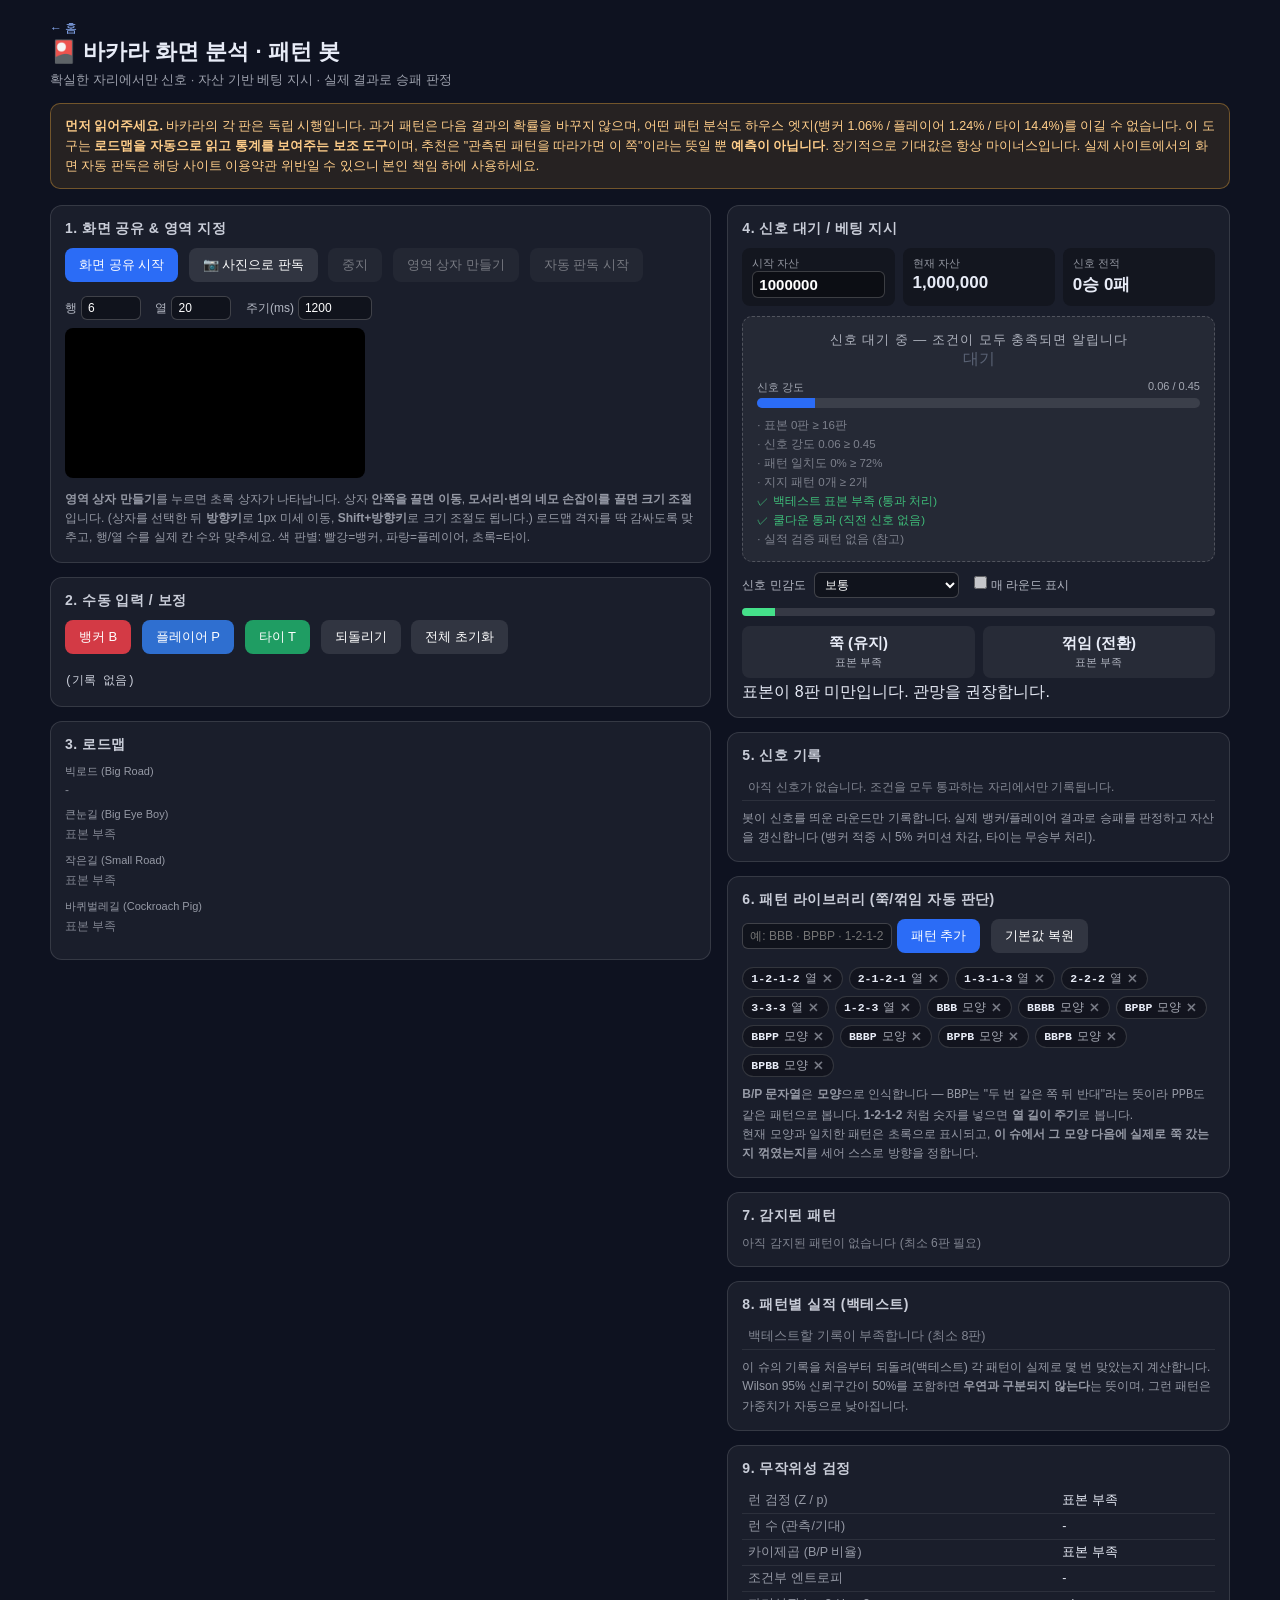
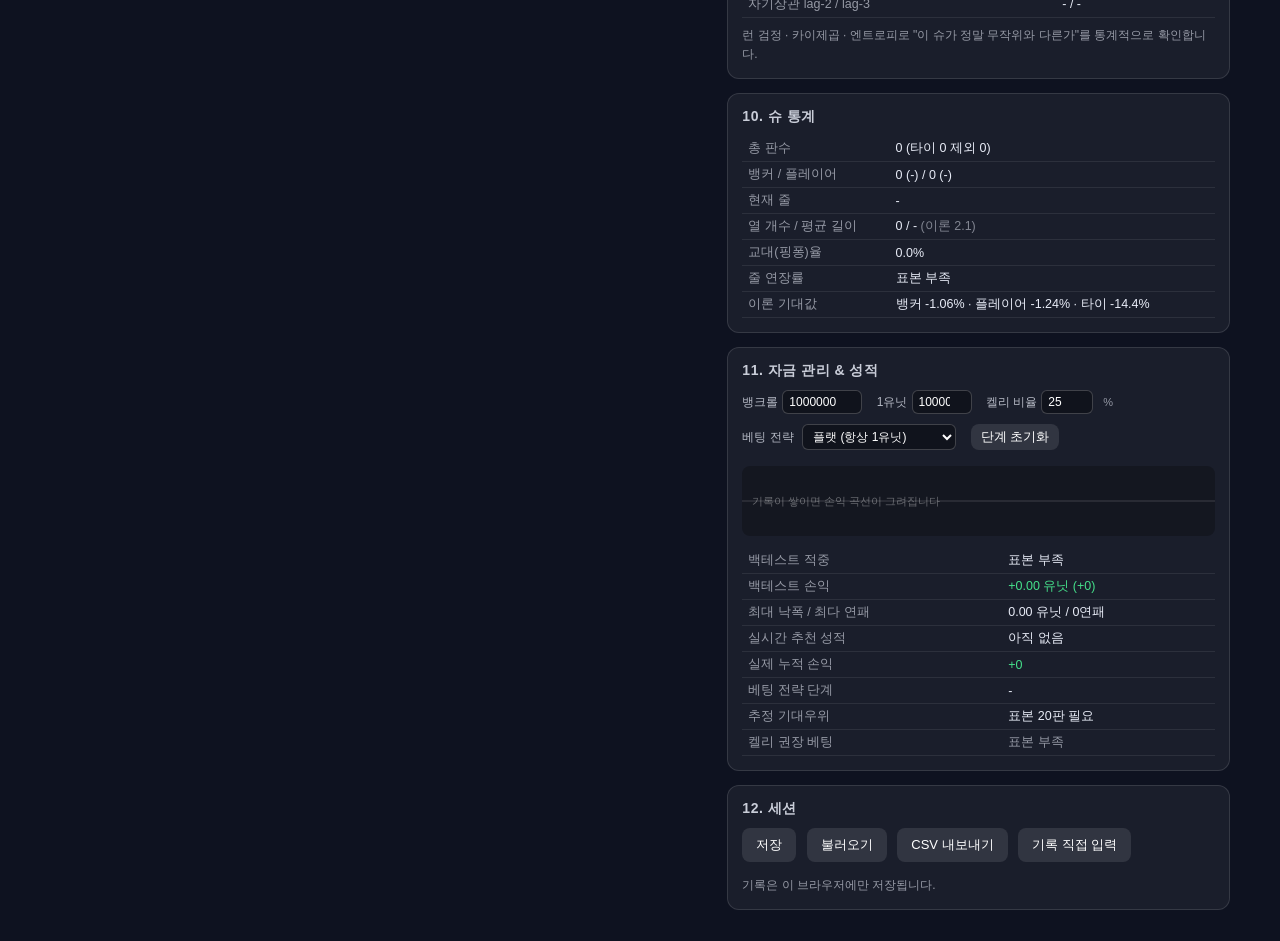
==== baccarat-bot.html @ 2c5ec17f "Switch to signal-gated alerts with capital-based stake sizing The bot no longer recommends a side ev" ====
<!DOCTYPE html>
<html lang="ko">
<head>
<meta charset="UTF-8">
<meta name="viewport" content="width=device-width, initial-scale=1.0, viewport-fit=cover">
<meta name="theme-color" content="#0e1220">
<title>바카라 화면 분석 봇</title>
<style>
  *{margin:0;padding:0;box-sizing:border-box}
  body{background:#0e1220;color:#e8ecf7;font-family:'Segoe UI','Malgun Gothic',sans-serif;padding:18px;
       -webkit-text-size-adjust:100%;overscroll-behavior-y:contain}
  .wrap{max-width:1180px;margin:0 auto}
  h1{font-size:22px;margin-bottom:4px}
  .sub{font-size:13px;opacity:.65;margin-bottom:14px}
  .warn{background:rgba(255,180,60,.1);border:1px solid rgba(255,180,60,.35);color:#ffce8a;
        font-size:12.5px;line-height:1.6;padding:12px 14px;border-radius:10px;margin-bottom:16px}
  .grid{display:grid;grid-template-columns:1.25fr .95fr;gap:16px}
  @media(max-width:900px){.grid{grid-template-columns:1fr}}
  .panel{background:rgba(255,255,255,.05);border:1px solid rgba(255,255,255,.12);border-radius:12px;padding:14px;margin-bottom:14px}
  .panel h2{font-size:14px;letter-spacing:.5px;opacity:.85;margin-bottom:10px;text-transform:uppercase}
  button{background:#2b6cf6;color:#fff;border:0;border-radius:8px;padding:8px 14px;font-size:13px;cursor:pointer;
       margin:0 6px 6px 0;touch-action:manipulation;-webkit-tap-highlight-color:transparent}
  button:active{transform:scale(.96)}
  button:hover{background:#3b7bff}
  button.ghost{background:rgba(255,255,255,.1)}
  button.ghost:hover{background:rgba(255,255,255,.18)}
  button:disabled{opacity:.4;cursor:not-allowed}
  button.b{background:#d33a45}button.p{background:#2f6fd0}button.t{background:#1f9d63}
  label{font-size:12px;opacity:.75;margin-right:4px}
  input[type=number]{width:60px;background:rgba(0,0,0,.35);color:#fff;border:1px solid rgba(255,255,255,.2);
        border-radius:6px;padding:4px 6px;font-size:12px;margin-right:10px}
  #stage{position:relative;display:inline-block;max-width:100%;background:#000;border-radius:8px;overflow:hidden}
  #video,#shot{display:block;max-width:100%;max-height:340px;touch-action:none}
  #shot{display:none}
  #sel{position:absolute;border:2px solid #45e08a;background:rgba(69,224,138,.10);display:none;
        cursor:move;touch-action:none;box-shadow:0 0 0 9999px rgba(0,0,0,.35)}
  #sel .h{position:absolute;width:16px;height:16px;background:#45e08a;border:2px solid #0e1220;
        border-radius:3px;touch-action:none}
  #sel .h.nw{left:-9px;top:-9px;cursor:nwse-resize}
  #sel .h.n {left:calc(50% - 8px);top:-9px;cursor:ns-resize}
  #sel .h.ne{right:-9px;top:-9px;cursor:nesw-resize}
  #sel .h.e {right:-9px;top:calc(50% - 8px);cursor:ew-resize}
  #sel .h.se{right:-9px;bottom:-9px;cursor:nwse-resize}
  #sel .h.s {left:calc(50% - 8px);bottom:-9px;cursor:ns-resize}
  #sel .h.sw{left:-9px;bottom:-9px;cursor:nesw-resize}
  #sel .h.w {left:-9px;top:calc(50% - 8px);cursor:ew-resize}
  #sel .lbl{position:absolute;left:0;top:-19px;font-size:11px;color:#45e08a;white-space:nowrap;
        background:rgba(0,0,0,.6);padding:1px 5px;border-radius:4px}
  #gridOverlay{position:absolute;left:0;top:0;pointer-events:none}
  .hint{font-size:12px;opacity:.6;margin-top:8px;line-height:1.6}
  .rec{text-align:center;padding:14px 10px;border-radius:10px;background:rgba(0,0,0,.3)}
  .rec .pick{font-size:38px;font-weight:700;letter-spacing:2px}
  .rec .why{font-size:12.5px;opacity:.8;margin-top:8px;line-height:1.6}
  .conf{height:8px;background:rgba(255,255,255,.12);border-radius:4px;margin-top:10px;overflow:hidden}
  .conf i{display:block;height:100%;background:#45e08a}
  table{width:100%;border-collapse:collapse;font-size:12.5px}
  td,th{padding:4px 6px;border-bottom:1px solid rgba(255,255,255,.08);text-align:left}
  th{opacity:.6;font-weight:500}
  .sigbox{border-radius:10px;padding:14px;text-align:center;transition:background .2s}
  .sigbox.wait{background:rgba(255,255,255,.05);border:1px dashed rgba(255,255,255,.2)}
  .sigbox.fire{background:rgba(69,224,138,.14);border:2px solid #45e08a;animation:pulse 1.1s ease-in-out 3}
  @keyframes pulse{0%,100%{box-shadow:0 0 0 0 rgba(69,224,138,0)}50%{box-shadow:0 0 0 10px rgba(69,224,138,.18)}}
  .sigbox .stat{font-size:13px;opacity:.7;letter-spacing:1px}
  .sigbox .grade{display:inline-block;font-size:12px;font-weight:700;padding:3px 10px;border-radius:12px;
        background:#45e08a;color:#0e1220;margin-bottom:6px}
  .sigbox .grade.Bg{background:#8fd66f}.sigbox .grade.Cg{background:#e0c45e}
  .gate{margin:10px 0 2px}
  .gate .glbl{display:flex;justify-content:space-between;font-size:11px;opacity:.65;margin-bottom:3px}
  .gate .gbar{height:10px;background:rgba(255,255,255,.1);border-radius:5px;overflow:hidden;position:relative}
  .gate .gbar i{display:block;height:100%;background:#2b6cf6;transition:width .25s}
  .gate .gbar i.ready{background:#45e08a}
  .chk{display:flex;flex-direction:column;gap:4px;margin-top:10px;text-align:left}
  .chk div{font-size:11.5px;opacity:.8}
  .chk .ok{color:#45e08a}.chk .no{opacity:.45}
  .cap{display:flex;gap:8px;margin-bottom:10px;flex-wrap:wrap}
  .cap .box{flex:1;min-width:92px;background:rgba(0,0,0,.28);border-radius:8px;padding:8px 10px}
  .cap .box .k{font-size:11px;opacity:.6}
  .cap .box .vv{font-size:17px;font-weight:700;margin-top:2px}
  .verdict{display:flex;gap:8px;margin:10px 0 4px}
  .vhalf{flex:1;border-radius:8px;padding:8px;text-align:center;background:rgba(255,255,255,.06)}
  .vhalf.on{background:rgba(69,224,138,.18);border:1px solid rgba(69,224,138,.5)}
  .vhalf .vt{font-size:15px;font-weight:700}
  .vhalf .vp{font-size:11px;opacity:.7;margin-top:2px}
  .betline{margin-top:10px;padding:10px;border-radius:8px;background:rgba(43,108,246,.15);
        border:1px solid rgba(43,108,246,.4)}
  .betline .amt{font-size:26px;font-weight:700}
  .betline .bn{font-size:11.5px;opacity:.75;margin-top:4px;line-height:1.5}
  .lib{display:flex;flex-wrap:wrap;gap:6px;margin-top:8px}
  .chip{display:flex;align-items:center;gap:5px;background:rgba(0,0,0,.3);border:1px solid rgba(255,255,255,.14);
        border-radius:14px;padding:3px 8px;font-size:11.5px}
  .chip.hit{border-color:#45e08a;background:rgba(69,224,138,.16)}
  .chip.off{opacity:.4}
  .chip b{font-family:monospace}
  .chip i{cursor:pointer;font-style:normal;opacity:.5}
  .chip i:hover{opacity:1;color:#ff7b85}
  select{background:rgba(0,0,0,.35);color:#fff;border:1px solid rgba(255,255,255,.2);
        border-radius:6px;padding:4px 6px;font-size:12px;margin-right:10px}
  .plist{display:flex;flex-direction:column;gap:6px}
  .pit{display:flex;align-items:center;gap:8px;background:rgba(0,0,0,.25);border-radius:8px;padding:7px 9px}
  .pit .tag{font-size:11px;font-weight:700;padding:2px 7px;border-radius:5px;flex:0 0 auto}
  .pit .tag.B{background:#d33a45}.pit .tag.P{background:#2f6fd0}.pit .tag.N{background:#5a6274}
  .pit .nm{font-size:12.5px;font-weight:600;flex:0 0 auto}
  .pit .ds{font-size:11.5px;opacity:.65;line-height:1.4}
  .pit .wt{margin-left:auto;font-size:11px;opacity:.55;flex:0 0 auto}
  .roads{overflow-x:auto}
  .road{display:flex;gap:2px;margin-bottom:10px}
  .rcol{display:flex;flex-direction:column;gap:2px}
  .cell{width:16px;height:16px;border-radius:50%;font-size:9px;line-height:16px;text-align:center;color:#fff}
  .cell.B{background:#d33a45}.cell.P{background:#2f6fd0}.cell.T{background:#1f9d63}
  .cell.e{background:rgba(255,255,255,.05)}
  .sq{border-radius:3px}
  .roadlbl{font-size:11px;opacity:.6;margin-bottom:4px}
  .seq{font-family:monospace;font-size:12px;line-height:1.9;word-break:break-all;opacity:.85}
  a.back{color:#8fb4ff;font-size:12px;text-decoration:none}

  /* ---- 터치 기기: 손잡이 키우기 ---- */
  @media (pointer:coarse){
    #sel{border-width:3px}
    #sel .h{width:26px;height:26px;border-radius:50%}
    #sel .h.nw{left:-14px;top:-14px} #sel .h.ne{right:-14px;top:-14px}
    #sel .h.sw{left:-14px;bottom:-14px} #sel .h.se{right:-14px;bottom:-14px}
    #sel .h.n{left:calc(50% - 13px);top:-14px} #sel .h.s{left:calc(50% - 13px);bottom:-14px}
    #sel .h.w{left:-14px;top:calc(50% - 13px)} #sel .h.e{right:-14px;top:calc(50% - 13px)}
    button{padding:11px 16px;font-size:14px}
    input[type=number],select,input[type=text]{font-size:16px;padding:8px}   /* iOS 자동 확대 방지 */
  }

  /* ---- 모바일 레이아웃 ---- */
  @media (max-width:700px){
    body{padding:12px 12px calc(84px + env(safe-area-inset-bottom))}
    h1{font-size:19px}
    .panel{padding:12px;border-radius:10px}
    .warn{font-size:12px;padding:10px 12px}
    .cell{width:14px;height:14px;line-height:14px;font-size:8px}
    .rec .pick{font-size:30px}
    .betline .amt{font-size:23px}
    table{font-size:12px} td,th{padding:5px 4px}
    #ptable{font-size:11px}
    .roads{-webkit-overflow-scrolling:touch}
    .pit{flex-wrap:wrap}
    .pit .wt{margin-left:0;width:100%;text-align:right}
  }

  /* ---- 모바일 하단 고정 입력 바 ---- */
  #quick{position:fixed;left:0;right:0;bottom:0;display:none;gap:6px;padding:8px 10px;
        padding-bottom:calc(8px + env(safe-area-inset-bottom));
        background:rgba(14,18,32,.96);border-top:1px solid rgba(255,255,255,.14);
        backdrop-filter:blur(8px);z-index:50}
  #quick button{flex:1;margin:0;padding:14px 0;font-size:15px;font-weight:700;border-radius:10px}
  #quick .mini{flex:0 0 58px;font-size:13px;font-weight:400}
  #quick .nowbet{position:absolute;top:-26px;right:10px;background:rgba(43,108,246,.9);
        font-size:11px;padding:3px 9px;border-radius:9px}
  @media (max-width:700px){ #quick{display:flex} }
</style>
</head>
<body>
<div class="wrap">
  <a class="back" href="index.html">&larr; 홈</a>
  <h1>🎴 바카라 화면 분석 · 패턴 봇</h1>
  <div class="sub">확실한 자리에서만 신호 · 자산 기반 베팅 지시 · 실제 결과로 승패 판정</div>

  <div class="warn">
    <b>먼저 읽어주세요.</b> 바카라의 각 판은 독립 시행입니다. 과거 패턴은 다음 결과의 확률을 바꾸지 않으며,
    어떤 패턴 분석도 하우스 엣지(뱅커 1.06% / 플레이어 1.24% / 타이 14.4%)를 이길 수 없습니다.
    이 도구는 <b>로드맵을 자동으로 읽고 통계를 보여주는 보조 도구</b>이며, 추천은 "관측된 패턴을 따라가면 이 쪽"이라는
    뜻일 뿐 <b>예측이 아닙니다</b>. 장기적으로 기대값은 항상 마이너스입니다. 실제 사이트에서의 화면 자동 판독은
    해당 사이트 이용약관 위반일 수 있으니 본인 책임 하에 사용하세요.
  </div>

  <div class="grid">
    <div>
      <div class="panel">
        <h2>1. 화면 공유 & 영역 지정</h2>
        <button id="btnShare">화면 공유 시작</button>
        <button id="btnPhoto" class="ghost">📷 사진으로 판독</button>
        <input type="file" id="fileIn" accept="image/*" style="display:none">
        <button id="btnStop" class="ghost" disabled>중지</button>
        <button id="btnBox" class="ghost" disabled>영역 상자 만들기</button>
        <button id="btnScan" class="ghost" disabled>자동 판독 시작</button>
        <div style="margin:8px 0">
          <label>행</label><input type="number" id="rows" value="6" min="2" max="12">
          <label>열</label><input type="number" id="cols" value="20" min="4" max="40">
          <label>주기(ms)</label><input type="number" id="period" value="1200" min="300" step="100" style="width:74px">
        </div>
        <div id="stage">
          <video id="video" autoplay muted playsinline></video>
          <img id="shot" alt="">
          <canvas id="gridOverlay"></canvas>
          <div id="sel">
            <div class="lbl" id="selLbl"></div>
            <div class="h nw" data-d="nw"></div><div class="h n" data-d="n"></div>
            <div class="h ne" data-d="ne"></div><div class="h e" data-d="e"></div>
            <div class="h se" data-d="se"></div><div class="h s" data-d="s"></div>
            <div class="h sw" data-d="sw"></div><div class="h w" data-d="w"></div>
          </div>
        </div>
        <div class="hint" id="shareHint" style="color:#ffce8a"></div>
        <div class="hint">
          <b>영역 상자 만들기</b>를 누르면 초록 상자가 나타납니다.
          상자 <b>안쪽을 끌면 이동</b>, <b>모서리·변의 네모 손잡이를 끌면 크기 조절</b>입니다.
          (상자를 선택한 뒤 <b>방향키</b>로 1px 미세 이동, <b>Shift+방향키</b>로 크기 조절도 됩니다.)
          로드맵 격자를 딱 감싸도록 맞추고, 행/열 수를 실제 칸 수와 맞추세요.
          색 판별: 빨강=뱅커, 파랑=플레이어, 초록=타이.
        </div>
      </div>

      <div class="panel">
        <h2>2. 수동 입력 / 보정</h2>
        <button class="b" onclick="manual('B')">뱅커 B</button>
        <button class="p" onclick="manual('P')">플레이어 P</button>
        <button class="t" onclick="manual('T')">타이 T</button>
        <button class="ghost" onclick="undo()">되돌리기</button>
        <button class="ghost" onclick="resetAll()">전체 초기화</button>
        <div class="seq" id="seq" style="margin-top:10px">(기록 없음)</div>
      </div>

      <div class="panel roads">
        <h2>3. 로드맵</h2>
        <div class="roadlbl">빅로드 (Big Road)</div><div class="road" id="bigRoad"></div>
        <div class="roadlbl">큰눈길 (Big Eye Boy)</div><div class="road" id="beb"></div>
        <div class="roadlbl">작은길 (Small Road)</div><div class="road" id="sr"></div>
        <div class="roadlbl">바퀴벌레길 (Cockroach Pig)</div><div class="road" id="cp"></div>
      </div>
    </div>

    <div>
      <div class="panel">
        <h2>4. 신호 대기 / 베팅 지시</h2>

        <div class="cap">
          <div class="box"><div class="k">시작 자산</div>
            <input type="number" id="capital" value="1000000" min="0" step="10000"
                   style="width:100%;margin:0;font-size:15px;font-weight:700">
          </div>
          <div class="box"><div class="k">현재 자산</div><div class="vv" id="capNow">-</div></div>
          <div class="box"><div class="k">신호 전적</div><div class="vv" id="capRec">0승 0패</div></div>
        </div>

        <div class="sigbox wait" id="sigBox">
          <div class="grade" id="sigGrade" style="display:none">A급</div>
          <div class="stat" id="sigStat">기록을 입력하면 신호를 찾기 시작합니다</div>
          <div class="pick" id="pick">-</div>
          <div class="betline" id="betLine" style="display:none">
            <div style="font-size:11px;opacity:.7">이번 라운드 베팅 금액</div>
            <div class="amt" id="betAmt">-</div>
            <div class="bn" id="betNote"></div>
          </div>
          <div class="gate">
            <div class="glbl"><span>신호 강도</span><span id="gateTxt">0.00 / 0.40</span></div>
            <div class="gbar"><i id="gateBar" style="width:0%"></i></div>
          </div>
          <div class="chk" id="sigChk"></div>
        </div>

        <div style="margin-top:10px">
          <label>신호 민감도</label>
          <select id="sens">
            <option value="strict">엄격 (확실한 자리만)</option>
            <option value="normal" selected>보통</option>
            <option value="loose">느슨 (신호 많음)</option>
          </select>
          <label><input type="checkbox" id="always" style="margin-right:4px">매 라운드 표시</label>
        </div>
        <div class="conf" style="margin-top:10px"><i id="confBar" style="width:0%"></i></div>
        <div class="verdict">
          <div class="vhalf" id="vFollow"><div class="vt">쭉 (유지)</div><div class="vp">-</div></div>
          <div class="vhalf" id="vBreak"><div class="vt">꺾임 (전환)</div><div class="vp">-</div></div>
        </div>
        <div class="why" id="why">기록이 쌓이면 분석을 시작합니다.</div>
      </div>

      <div class="panel">
        <h2>5. 신호 기록</h2>
        <table id="sigLog"><tbody></tbody></table>
        <div class="hint">봇이 신호를 띄운 라운드만 기록합니다. 실제 뱅커/플레이어 결과로 승패를 판정하고
          자산을 갱신합니다 (뱅커 적중 시 5% 커미션 차감, 타이는 무승부 처리).</div>
      </div>

      <div class="panel">
        <h2>6. 패턴 라이브러리 (쭉/꺾임 자동 판단)</h2>
        <input id="patIn" placeholder="예: BBB · BPBP · 1-2-1-2" style="width:150px;background:rgba(0,0,0,.35);
          color:#fff;border:1px solid rgba(255,255,255,.2);border-radius:6px;padding:5px 7px;font-size:12px">
        <button onclick="addPattern()">패턴 추가</button>
        <button class="ghost" onclick="resetPatterns()">기본값 복원</button>
        <div class="lib" id="lib"></div>
        <div class="hint">
          <b>B/P 문자열</b>은 <b>모양</b>으로 인식합니다 — <code>BBP</code>는 "두 번 같은 쪽 뒤 반대"라는 뜻이라
          <code>PPB</code>도 같은 패턴으로 봅니다. <b>1-2-1-2</b> 처럼 숫자를 넣으면 <b>열 길이 주기</b>로 봅니다.<br>
          현재 모양과 일치한 패턴은 초록으로 표시되고, <b>이 슈에서 그 모양 다음에 실제로 쭉 갔는지 꺾였는지</b>를
          세어 스스로 방향을 정합니다.
        </div>
      </div>

      <div class="panel">
        <h2>7. 감지된 패턴</h2>
        <div class="plist" id="plist"></div>
      </div>

      <div class="panel">
        <h2>8. 패턴별 실적 (백테스트)</h2>
        <table id="ptable"><tbody></tbody></table>
        <div class="hint">이 슈의 기록을 처음부터 되돌려(백테스트) 각 패턴이 실제로 몇 번 맞았는지 계산합니다.
          Wilson 95% 신뢰구간이 50%를 포함하면 <b>우연과 구분되지 않는다</b>는 뜻이며, 그런 패턴은 가중치가 자동으로 낮아집니다.</div>
      </div>

      <div class="panel">
        <h2>9. 무작위성 검정</h2>
        <table id="rand"><tbody></tbody></table>
        <div class="hint">런 검정 · 카이제곱 · 엔트로피로 "이 슈가 정말 무작위와 다른가"를 통계적으로 확인합니다.</div>
      </div>

      <div class="panel">
        <h2>10. 슈 통계</h2>
        <table id="stats"><tbody></tbody></table>
      </div>

      <div class="panel">
        <h2>11. 자금 관리 & 성적</h2>
        <div style="margin-bottom:10px">
          <label>뱅크롤</label><input type="number" id="bank" value="1000" min="1" style="width:80px" readonly
            title="패널 4의 현재 자산을 따릅니다">
          <label>1유닛</label><input type="number" id="unit" value="10" min="1" style="width:60px" readonly
            title="자산의 1%로 자동 계산됩니다">
          <label>켈리 비율</label><input type="number" id="kelly" value="25" min="0" max="100" style="width:52px"><span style="font-size:11px;opacity:.6">%</span>
        </div>
        <div style="margin-bottom:10px">
          <label>베팅 전략</label>
          <select id="strat">
            <option value="flat">플랫 (항상 1유닛)</option>
            <option value="conf">신뢰도 비례 (1~4유닛)</option>
            <option value="kelly">프랙셔널 켈리</option>
            <option value="1326">1-3-2-6</option>
            <option value="marti">마틴게일 (위험)</option>
          </select>
          <button class="ghost" onclick="resetStake()" style="padding:4px 10px">단계 초기화</button>
        </div>
        <canvas id="curve" height="70" style="width:100%;background:rgba(0,0,0,.25);border-radius:8px"></canvas>
        <table id="perf" style="margin-top:8px"><tbody></tbody></table>
      </div>

      <div class="panel">
        <h2>12. 세션</h2>
        <button class="ghost" onclick="saveSession()">저장</button>
        <button class="ghost" onclick="loadSession()">불러오기</button>
        <button class="ghost" onclick="exportCSV()">CSV 내보내기</button>
        <button class="ghost" onclick="importPrompt()">기록 직접 입력</button>
        <div class="hint" id="sessMsg">기록은 이 브라우저에만 저장됩니다.</div>
      </div>
    </div>
  </div>
</div>

<div id="quick">
  <span class="nowbet" id="qBet"></span>
  <button class="b" onclick="manual('B')">B 뱅커</button>
  <button class="p" onclick="manual('P')">P 플레이어</button>
  <button class="t" onclick="manual('T')">T</button>
  <button class="ghost mini" onclick="undo()">↩</button>
</div>

<script>
/* ---------------- 상태 ---------------- */
const S = {
  history: [],          // 'B' | 'P' | 'T'
  stream: null, timer: null,
  region: null,         // {x,y,w,h} in video pixel coords
  lastRead: null, stableCount: 0,
  pendingRec: null,     // 직전 추천 (성적 추적용)
  custom: [],           // 사용자 패턴 라이브러리
  bet: {step:0, idx:0}, // 진행형 베팅 전략 단계
  src: 'video',         // 'video' = 화면 공유, 'img' = 사진
  sig: {log:[], pending:null, lastIdx:-99},  // 신호 기록 / 대기 중인 신호
  capNow: null,         // 현재 자산 (신호 결과로 갱신)
  perf: {n:0, hit:0, pnl:0}
};

/* ---------------- 화면 공유 ---------------- */
const video = document.getElementById('video');
const overlay = document.getElementById('gridOverlay');
const selBox = document.getElementById('sel');
const shot = document.getElementById('shot');
const work = document.createElement('canvas');
const stage = document.getElementById('stage');

/* 화면 공유 영상과 사진을 같은 방식으로 다룬다 */
const srcEl   = () => S.src === 'img' ? shot : video;
const srcDims = () => S.src === 'img'
  ? {w: shot.naturalWidth, h: shot.naturalHeight}
  : {w: video.videoWidth,  h: video.videoHeight};
const srcReady = () => srcDims().w > 0;

const canShare = !!(navigator.mediaDevices && navigator.mediaDevices.getDisplayMedia);
if (!canShare){
  document.getElementById('btnShare').disabled = true;
  document.getElementById('shareHint').innerHTML =
    '이 기기(대부분의 모바일 브라우저)는 <b>화면 공유를 지원하지 않습니다</b>. ' +
    '<b>📷 사진으로 판독</b>으로 로드맵을 촬영하거나 캡처 이미지를 불러오세요. ' +
    '아래 고정 바의 <b>B / P / T</b> 버튼으로 직접 입력해도 됩니다.';
} else if (matchMedia('(pointer:coarse)').matches){
  document.getElementById('shareHint').innerHTML =
    '터치 기기에서는 화면 공유가 막히는 경우가 많습니다. 안 되면 <b>📷 사진으로 판독</b>으로 ' +
    '로드맵을 촬영하거나, 아래 고정 바의 <b>B / P / T</b> 버튼으로 직접 입력하세요.';
}

document.getElementById('btnShare').onclick = async () => {
  try {
    S.stream = await navigator.mediaDevices.getDisplayMedia({video:{frameRate:5}, audio:false});
    S.src = 'video'; video.style.display = 'block'; shot.style.display = 'none';
    video.srcObject = S.stream;
    S.stream.getVideoTracks()[0].addEventListener('ended', stopShare);
    document.getElementById('btnStop').disabled = false;
    document.getElementById('btnScan').disabled = false;
    document.getElementById('btnBox').disabled = false;
  } catch(e) { alert('화면 공유를 시작하지 못했습니다: ' + e.message); }
};
/* 사진 / 캡처 이미지로 판독 */
document.getElementById('btnPhoto').onclick = () => document.getElementById('fileIn').click();
document.getElementById('fileIn').onchange = e => {
  const f = e.target.files && e.target.files[0];
  if (!f) return;
  const url = URL.createObjectURL(f);
  shot.onload = () => {
    URL.revokeObjectURL(url);
    S.src = 'img';
    shot.style.display = 'block'; video.style.display = 'none';
    ['btnBox','btnScan'].forEach(id => document.getElementById(id).disabled = false);
    document.getElementById('btnScan').textContent = '이 사진 판독';
    // 이미지 전체를 기본 영역으로 잡아두고 바로 한 번 읽는다
    const r = srcEl().getBoundingClientRect();
    box = {x:r.width*0.02, y:r.height*0.02, w:r.width*0.96, h:r.height*0.96};
    applyBox(); scanFrame();
  };
  shot.src = url;
  e.target.value = '';
};

document.getElementById('btnStop').onclick = stopShare;
function stopShare(){
  if (S.timer) { clearInterval(S.timer); S.timer = null; }
  if (S.stream) S.stream.getTracks().forEach(t=>t.stop());
  S.stream = null; video.srcObject = null;
  document.getElementById('btnStop').disabled = true;
  document.getElementById('btnScan').disabled = true;
  document.getElementById('btnBox').disabled = true;
  document.getElementById('btnScan').textContent = '자동 판독 시작';
}

/* ---------------- 영역 상자 (이동 / 크기 조절) ---------------- */
const selLbl = document.getElementById('selLbl');
let box = null;            // {x,y,w,h} — 화면 표시 좌표 (video 좌상단 기준)
let act = null;            // 진행 중인 조작

function videoRect(){ return srcEl().getBoundingClientRect(); }

function applyBox(){
  if (!box) { selBox.style.display='none'; S.region=null; return; }
  const r = videoRect();
  // 영상 밖으로 나가지 않도록 보정
  box.w = Math.max(24, Math.min(box.w, r.width));
  box.h = Math.max(24, Math.min(box.h, r.height));
  box.x = Math.max(0, Math.min(box.x, r.width  - box.w));
  box.y = Math.max(0, Math.min(box.y, r.height - box.h));
  Object.assign(selBox.style, {display:'block', left:box.x+'px', top:box.y+'px',
                               width:box.w+'px', height:box.h+'px'});
  const d = srcDims();
  const sx = d.w / r.width, sy = d.h / r.height;
  S.region = {x:box.x*sx, y:box.y*sy, w:box.w*sx, h:box.h*sy};
  const rows = +document.getElementById('rows').value, cols = +document.getElementById('cols').value;
  selLbl.textContent = `${Math.round(box.w)}×${Math.round(box.h)}px · ${cols}열 ${rows}행`;
  drawOverlay(box.x, box.y, box.w, box.h);
}

document.getElementById('btnBox').onclick = () => {
  const r = videoRect();
  // 기본 크기: 마우스 커서 하나 정도(약 20px)에서 시작 → 손잡이로 키우세요
  const w = 22, h = 22;
  box = {x:(r.width-w)/2, y:(r.height-h)/2, w, h};
  applyBox();
  selBox.focus();
};

// 상자 안쪽 = 이동, 손잡이 = 크기 조절
selBox.addEventListener('pointerdown', e => {
  if (!box) return;
  e.preventDefault(); e.stopPropagation();
  const dir = e.target.dataset ? e.target.dataset.d : null;
  act = {dir: dir || 'move', sx:e.clientX, sy:e.clientY, o:{...box}};
  e.target.setPointerCapture(e.pointerId);
});
selBox.addEventListener('pointermove', e => {
  if (!act) return;
  const dx = e.clientX - act.sx, dy = e.clientY - act.sy, o = act.o, d = act.dir;
  if (d === 'move') { box.x = o.x + dx; box.y = o.y + dy; }
  else {
    if (d.includes('w')) { box.x = o.x + dx; box.w = o.w - dx; }
    if (d.includes('e')) { box.w = o.w + dx; }
    if (d.includes('n')) { box.y = o.y + dy; box.h = o.h - dy; }
    if (d.includes('s')) { box.h = o.h + dy; }
    if (box.w < 24) { box.w = 24; if (d.includes('w')) box.x = o.x + o.w - 24; }
    if (box.h < 24) { box.h = 24; if (d.includes('n')) box.y = o.y + o.h - 24; }
  }
  applyBox();
});
selBox.addEventListener('pointerup', () => { act = null; });
selBox.addEventListener('pointercancel', () => { act = null; });

// 방향키 미세 조정 (Shift = 크기)
selBox.tabIndex = 0;
selBox.addEventListener('keydown', e => {
  if (!box) return;
  const step = e.altKey ? 10 : 1;
  const map = {ArrowLeft:[-1,0], ArrowRight:[1,0], ArrowUp:[0,-1], ArrowDown:[0,1]};
  const m = map[e.key]; if (!m) return;
  e.preventDefault();
  if (e.shiftKey) { box.w += m[0]*step; box.h += m[1]*step; }
  else            { box.x += m[0]*step; box.y += m[1]*step; }
  applyBox();
});

// 미리보기 위 드래그로 한 번에 그리기 (마우스 / 터치 공통)
let drag = null;
stage.addEventListener('pointerdown', e => {
  if (e.target.closest('#sel')) return;          // 상자 조작은 상자가 처리
  if (!srcReady()) return;
  e.preventDefault();
  const r = videoRect();
  drag = {x:e.clientX-r.left, y:e.clientY-r.top};
  stage.setPointerCapture(e.pointerId);
});
stage.addEventListener('pointermove', e => {
  if (!drag) return;
  e.preventDefault();
  const r = videoRect();
  const x2 = e.clientX-r.left, y2 = e.clientY-r.top;
  box = {x:Math.min(drag.x,x2), y:Math.min(drag.y,y2),
         w:Math.max(24,Math.abs(x2-drag.x)), h:Math.max(24,Math.abs(y2-drag.y))};
  applyBox();
});
stage.addEventListener('pointerup',     () => { drag = null; });
stage.addEventListener('pointercancel', () => { drag = null; });

function drawOverlay(x,y,w,h){
  const r = video.getBoundingClientRect();
  overlay.width = r.width; overlay.height = r.height;
  overlay.style.width = r.width+'px'; overlay.style.height = r.height+'px';
  const ctx = overlay.getContext('2d');
  ctx.clearRect(0,0,overlay.width,overlay.height);
  const rows = +document.getElementById('rows').value, cols = +document.getElementById('cols').value;
  ctx.strokeStyle='rgba(69,224,138,.35)'; ctx.lineWidth=1;
  for(let c=0;c<=cols;c++){ ctx.beginPath(); ctx.moveTo(x+w*c/cols,y); ctx.lineTo(x+w*c/cols,y+h); ctx.stroke(); }
  for(let rr=0;rr<=rows;rr++){ ctx.beginPath(); ctx.moveTo(x,y+h*rr/rows); ctx.lineTo(x+w,y+h*rr/rows); ctx.stroke(); }
}

/* ---------------- 자동 판독 ---------------- */
document.getElementById('btnScan').onclick = function(){
  if (S.timer) { clearInterval(S.timer); S.timer=null; this.textContent='자동 판독 시작'; return; }
  if (!S.region) { alert('먼저 [영역 상자 만들기]로 상자를 띄우고 로드맵에 맞춰 주세요.'); return; }
  if (S.src === 'img') { S.lastRead = null; S.stableCount = 0; scanFrame(); scanFrame(); return; }
  this.textContent='자동 판독 중지';
  S.timer = setInterval(scanFrame, Math.max(300, +document.getElementById('period').value));
};

function scanFrame(){
  if (!S.region || !srcReady()) return;
  const rows = +document.getElementById('rows').value, cols = +document.getElementById('cols').value;
  work.width = S.region.w; work.height = S.region.h;
  const ctx = work.getContext('2d', {willReadFrequently:true});
  ctx.drawImage(srcEl(), S.region.x, S.region.y, S.region.w, S.region.h, 0, 0, work.width, work.height);
  const img = ctx.getImageData(0,0,work.width,work.height).data;
  const cw = work.width/cols, ch = work.height/rows;

  const grid = [];  // grid[col][row]
  for (let c=0;c<cols;c++){
    grid[c] = [];
    for (let r=0;r<rows;r++){
      grid[c][r] = classifyCell(img, work.width, work.height,
        Math.round(c*cw), Math.round(r*ch), Math.round(cw), Math.round(ch));
    }
  }
  const seq = gridToSequence(grid, rows, cols);
  const key = seq.join('');
  // 같은 판독이 2회 연속 나올 때만 확정 (프레임 노이즈 방지)
  if (key === S.lastRead) { S.stableCount++; } else { S.lastRead = key; S.stableCount = 1; }
  if (S.stableCount === 2 && seq.length && key !== S.history.join('')) {
    if (seq.length >= S.history.length) { S.history = seq; render(); }
  }
}

// 셀 중앙부를 샘플링해 색 분류
function classifyCell(img, W, H, x, y, w, h){
  const px = Math.round(x + w*0.22), py = Math.round(y + h*0.22);
  const pw = Math.max(1, Math.round(w*0.56)), ph = Math.max(1, Math.round(h*0.56));
  let nB=0,nP=0,nT=0,tot=0;
  for (let j=py;j<py+ph;j+=1){
    if (j<0||j>=H) continue;
    for (let i=px;i<px+pw;i+=1){
      if (i<0||i>=W) continue;
      const o = (j*W+i)*4, r=img[o], g=img[o+1], b=img[o+2];
      const mx=Math.max(r,g,b), mn=Math.min(r,g,b);
      tot++;
      if (mx < 55 || mx-mn < 42) continue;          // 어둡거나 무채색 → 빈 칸/격자선
      if (r===mx && r-g>35 && r-b>35) nB++;
      else if (b===mx && b-r>30 && b-g>15) nP++;
      else if (g===mx && g-r>28 && g-b>18) nT++;
    }
  }
  if (!tot) return null;
  const th = tot*0.10;
  const best = Math.max(nB,nP,nT);
  if (best < th) return null;
  return best===nT ? 'T' : (best===nB ? 'B' : 'P');
}

// 빅로드 격자 → 결과 시퀀스 (열 우선, 위→아래)
function gridToSequence(grid, rows, cols){
  const out = [];
  for (let c=0;c<cols;c++){
    let any=false;
    for (let r=0;r<rows;r++){
      const v = grid[c][r];
      if (v){ out.push(v); any=true; }
      else if (any) break;   // 열 중간 공백 = 열 끝
    }
    if (!any) break;         // 빈 열 = 로드 끝
  }
  return out;
}

/* ---------------- 수동 입력 ---------------- */
function manual(v){ addResult(v); }
function undo(){ S.history.pop(); S.lastRead=null; render(); }
function resetAll(){
  S.history=[]; S.lastRead=null; S.pendingRec=null; S.perf={n:0,hit:0,pnl:0,money:0};
  S.bet={step:0,idx:0}; S.sig={log:[],pending:null,lastIdx:-99}; S.capNow=null; render();
}

function addResult(v){
  /* 봇이 신호를 띄운 라운드만 승패 판정 — 실제 뱅커/플레이어 결과로 */
  const sp = S.sig.pending;
  if (sp){
    const rec = {idx:sp.idx, grade:sp.grade, pick:sp.pick, amt:sp.amt, actual:v, res:null, delta:0};
    if (v === 'T') rec.res = 'tie';                                   // 타이는 베팅 반환
    else if (v === sp.pick){ rec.res = 'win';  rec.delta =  Math.round(sp.amt * (v === 'B' ? 0.95 : 1)); }
    else                   { rec.res = 'lose'; rec.delta = -sp.amt; }
    S.capNow = capital() + rec.delta;
    S.sig.log.push(rec);
    S.sig.pending = null;

    if (v !== 'T'){
      S.perf.n++;
      const unit = Math.max(1, Math.round(sp.cap * 0.01));
      if (rec.res === 'win'){ S.perf.hit++; S.perf.pnl += sp.amt/unit * (v === 'B' ? 0.95 : 1); }
      else S.perf.pnl -= sp.amt/unit;
      S.perf.money = (S.perf.money || 0) + rec.delta;
      if (sp.amt > 0) advanceStake(rec.res === 'win');
    }
  }
  S.history.push(v);
  render();
}

/* ---------------- 로드맵 계산 ---------------- */
function bigRoadColumns(hist){
  // 타이는 별도 열을 만들지 않음 (직전 결과에 부착)
  const cols = []; let cur = null;
  for (const v of hist){
    if (v === 'T'){ if (cur) cur.ties[cur.items.length-1] = (cur.ties[cur.items.length-1]||0)+1; continue; }
    if (!cur || cur.side !== v){ cur = {side:v, items:[], ties:{}}; cols.push(cur); }
    cur.items.push(v);
  }
  return cols;
}

// 파생 로드 (k=1 큰눈길, 2 작은길, 3 바퀴벌레길)
function derivedRoad(cols, k){
  const out = [];
  for (let c=0;c<cols.length;c++){
    for (let r=0;r<cols[c].items.length;r++){
      if (r === 0){
        const a = cols[c-k-1], b = cols[c-k-2];
        if (!a || !b) continue;
        out.push(a.items.length === b.items.length ? 'R' : 'Bl');
      } else {
        const a = cols[c-k];
        if (!a) continue;
        out.push(a.items.length === r-1 ? 'Bl' : 'R');
      }
    }
  }
  return out;
}

/* ---------------- 통계 유틸 ---------------- */
// 표준정규 누적분포 (Abramowitz-Stegun 근사)
function normCdf(z){
  const t = 1/(1+0.2316419*Math.abs(z));
  const d = 0.3989422804014327*Math.exp(-z*z/2);
  const p = d*t*(0.319381530 + t*(-0.356563782 + t*(1.781477937 + t*(-1.821255978 + t*1.330274429))));
  return z > 0 ? 1-p : p;
}
const twoSidedP = z => 2*(1-normCdf(Math.abs(z)));

// Wilson 점수 신뢰구간 (95%)
function wilson(h, n){
  if (!n) return [0,1];
  const z = 1.96, ph = h/n, d = 1 + z*z/n;
  const c = ph + z*z/(2*n), m = z*Math.sqrt(ph*(1-ph)/n + z*z/(4*n*n));
  return [(c-m)/d, (c+m)/d];
}
// 이항검정 p값 (정규근사, p0=0.5)
const binomP = (h,n) => n ? twoSidedP((h - n/2) / Math.sqrt(n/4)) : 1;

// Wald-Wolfowitz 런 검정: Z<0 = 뭉침(줄), Z>0 = 과도한 교대(핑퐁)
function runsTest(seq){
  const n1 = seq.filter(v=>v==='B').length, n2 = seq.length - n1, n = seq.length;
  if (n1 < 2 || n2 < 2) return null;
  let runs = 1;
  for (let i=1;i<n;i++) if (seq[i] !== seq[i-1]) runs++;
  const mu = 2*n1*n2/n + 1;
  const sd = Math.sqrt(2*n1*n2*(2*n1*n2-n) / (n*n*(n-1)));
  if (!sd) return null;
  return {runs, expected:mu, z:(runs-mu)/sd, p:twoSidedP((runs-mu)/sd)};
}
// 카이제곱 적합도 (뱅커 50.68% / 플레이어 49.32%, 타이 제외 기준)
function chiSquare(nB, nP){
  const n = nB+nP; if (n < 10) return null;
  const eB = n*0.5068, eP = n*0.4932;
  const x2 = (nB-eB)**2/eB + (nP-eP)**2/eP;
  return {x2, p: twoSidedP(Math.sqrt(x2))};
}
// 1차 조건부 엔트로피 (1.0 = 완전 무작위)
function entropy(seq){
  if (seq.length < 4) return null;
  const c = {BB:0,BP:0,PB:0,PP:0};
  for (let i=1;i<seq.length;i++) c[seq[i-1]+seq[i]]++;
  let H = 0;
  for (const pre of ['B','P']){
    const tot = c[pre+'B'] + c[pre+'P']; if (!tot) continue;
    for (const nx of ['B','P']){
      const q = c[pre+nx]/tot; if (q > 0) H -= (tot/(seq.length-1)) * q * Math.log2(q);
    }
  }
  return H;
}
// 지연 자기상관 (±1 부호화)
function autocorr(seq, lag){
  if (seq.length < lag + 8) return null;
  const x = seq.map(v => v === 'B' ? 1 : -1);
  const m = x.reduce((a,b)=>a+b,0)/x.length;
  let num = 0, den = 0;
  for (let i=0;i<x.length;i++){ den += (x[i]-m)**2; if (i>=lag) num += (x[i]-m)*(x[i-lag]-m); }
  return den ? num/den : null;
}


/* ---------------- 패턴 라이브러리 (쭉 / 꺾임 자가 판단) ---------------- */
const DEFAULT_PATTERNS = [
  '1-2-1-2', '2-1-2-1', '1-3-1-3', '2-2-2', '3-3-3', '1-2-3',
  'BBB', 'BBBB', 'BPBP', 'BBPP', 'BBBP', 'BPPB', 'BBPB', 'BPBB'
];

// 모양 정규화: 첫 결과를 A로 두고 같으면 A, 다르면 B → BBP 와 PPB 를 같은 패턴으로 취급
const shapeOf = a => a.map(v => v === a[0] ? 'A' : 'B').join('');

function parsePattern(raw){
  const t = String(raw).trim().toUpperCase();
  if (/^[BP]{2,10}$/.test(t))        return {raw:t, type:'seq', arr:t.split('')};
  if (/^\d+(-\d+)+$/.test(t)){
    const arr = t.split('-').map(Number);
    if (arr.length >= 2 && arr.length <= 8 && arr.every(v => v >= 1 && v <= 12))
      return {raw:t, type:'len', arr};
  }
  return null;
}

/* 등록된 패턴이 지금 모양과 맞으면, 이 슈에서 그 모양 다음에
   실제로 "쭉 갔는지 / 꺾였는지"를 세어 스스로 방향을 정한다 */
function libraryDetect(hist, nz, done, cur, side, add){
  for (const pat of (S.custom.length ? S.custom : [])){
    if (pat.off) continue;

    if (pat.type === 'seq'){
      const n = pat.arr.length;
      if (nz.length < n + 2) continue;
      const want = shapeOf(pat.arr);
      if (shapeOf(nz.slice(-n)) !== want) continue;        // 지금 모양이 아님

      let follow = 0, brk = 0;                              // 과거 같은 모양 뒤의 결과
      for (let i = 0; i + n < nz.length; i++){
        if (shapeOf(nz.slice(i, i+n)) !== want) continue;
        (nz[i+n] === nz[i+n-1] ? follow++ : brk++);
      }
      const tot = follow + brk;
      const go = tot >= 3 ? follow > brk : null;            // 표본이 없으면 판단 보류
      const margin = tot ? Math.abs(follow - brk)/tot : 0;
      add('lib:'+pat.raw, `📗 ${pat.raw} ${go===null?'(표본부족)':(go?'→ 쭉':'→ 꺾임')}`,
          go === null ? side : (go ? side : OPP(side)),
          go === null ? 0 : Math.min(0.34, margin*0.4 + tot*0.015),
          tot >= 3
            ? `이 슈에서 같은 모양 ${tot}회 → 쭉 ${follow} / 꺾임 ${brk} (${(Math.max(follow,brk)/tot*100).toFixed(0)}%)`
            : `모양은 일치하지만 이 슈의 과거 표본이 ${tot}회뿐 — 판단 보류`);
    }

    else {                                                  // 열 길이 주기
      const n = pat.arr.length;
      if (done.length < n) continue;
      const tail = done.slice(-n);
      if (!tail.every((v,i) => v === pat.arr[i])) continue;  // 주기가 안 맞음
      const expected = pat.arr[0];                           // 주기가 한 바퀴 돌아 처음 값

      let ok = 0, no = 0;                                    // 과거 같은 주기 뒤 실제 열 길이
      for (let i = 0; i + n < done.length; i++){
        if (!pat.arr.every((v,j) => done[i+j] === v)) continue;
        (done[i+n] === expected ? ok++ : no++);
      }
      const tot = ok + no, rel = tot ? ok/tot : 0.5;
      add('lib:'+pat.raw, `📗 ${pat.raw} (열 주기)`,
          fromExpected(expected, cur, side),
          Math.min(0.30, 0.14 + rel*0.16 + tot*0.02),
          `열 길이 ${tail.join('-')} 주기 일치 · 이번 열 예상 ${expected}칸 (현재 ${cur}칸)` +
          (tot ? ` · 과거 ${tot}회 중 ${ok}회 주기 유지` : ''));
    }
  }
}

/* ---------------- 패턴 감지 ---------------- */
const OPP = s => s === 'B' ? 'P' : 'B';
const fromExpected = (expected, cur, side) => cur >= expected ? OPP(side) : side;

function detectPatterns(hist){
  const nz = hist.filter(v => v !== 'T');
  const cols = bigRoadColumns(hist);
  const out = [];
  if (!cols.length || nz.length < 6) return out;

  const L    = cols.map(c => c.items.length);
  const done = L.slice(0, -1);
  const cur  = L[L.length - 1];
  const side = cols[cols.length - 1].side;
  const nB = nz.filter(v => v === 'B').length, nP = nz.length - nB;
  const add = (key, name, s, w, desc) => out.push({key, name, side:s, w, desc});
  const eq = (a,b) => a.length === b.length && a.every((v,i) => v === b[i]);
  const tail = n => done.slice(-n);
  const pct = v => (v*100).toFixed(0) + '%';

  /* --- 줄(열) 형태 패턴 --- */
  if (cur >= 6)
    add('tail', `드래곤 꼬리 ${cur}연`, side, 0.42,
        `${side==='B'?'뱅커':'플레이어'} ${cur}연속 — 6칸을 넘긴 초장기 줄`);
  else if (cur >= 4)
    add('dragon', `용(Dragon) ${cur}연`, side, Math.min(0.40, 0.10*(cur-2)),
        `${side==='B'?'뱅커':'플레이어'} ${cur}연속. 긴 줄은 끊길 때까지 따라가는 것이 정석`);
  else if (cur === 3)
    add('three', '삼연(3연)', side, 0.14, '3연속 진행 중 — 용으로 이어질지 관찰 구간');

  if (tail(4).length === 4 && tail(4).every(v=>v===1) && cur === 1)
    add('pingpong', '핑퐁(Ping Pong)', OPP(side), 0.32, '1칸 열이 4회 이상 반복 — 교대 흐름');
  else if (tail(5).filter(v=>v===1).length >= 4 && cur === 1)
    add('chop', '촙(Chop) 성향', OPP(side), 0.22, '최근 5열 중 4열이 1칸 — 잦은 교대 구간');

  if (eq(tail(4), [1,2,1,2]) || eq(tail(4), [2,1,2,1])) {
    const cyc = tail(4);
    add(cyc[0]===1?'onetwo':'twoone', cyc[0]===1?'원투(1-2)':'투원(2-1)',
        fromExpected(cyc[0], cur, side), 0.28,
        `열 길이 ${cyc.join('-')} 주기 — 이번 열 예상 ${cyc[0]}칸 (현재 ${cur}칸)`);
  }
  else if (eq(tail(4), [1,3,1,3]) || eq(tail(4), [3,1,3,1]))
    add('onethree', tail(4)[0]===1?'원쓰리(1-3)':'쓰리원(3-1)',
        fromExpected(tail(4)[0], cur, side), 0.26, `열 길이 ${tail(4).join('-')} 주기`);
  else if (tail(3).length === 3 && tail(3).every(v=>v===2))
    add('double', '쌍줄(2-2-2)', fromExpected(2, cur, side), 0.26, '2칸 열이 3회 연속 — 이번 열도 2칸 예상');
  else if (tail(2).length === 2 && tail(2).every(v=>v===3))
    add('triple', '삼삼(3-3)', fromExpected(3, cur, side), 0.22, '3칸 열이 연속 — 이번 열도 3칸 예상');

  const t3 = tail(3);
  if (t3.length === 3 && t3[1] === t3[0]+1 && t3[2] === t3[1]+1)
    add('stepup', '계단(오름)', fromExpected(t3[2]+1, cur, side), 0.20,
        `열 길이 ${t3.join('→')} 증가 — 이번 열 ${t3[2]+1}칸 예상`);
  if (t3.length === 3 && t3[1] === t3[0]-1 && t3[2] === t3[1]-1 && t3[2] >= 1)
    add('stepdn', '계단(내림)', fromExpected(Math.max(1,t3[2]-1), cur, side), 0.20,
        `열 길이 ${t3.join('→')} 감소 — 이번 열 ${Math.max(1,t3[2]-1)}칸 예상`);

  const t6 = tail(6);
  if (t6.length === 6){
    if (t6.every(v=>v%2===0)) add('even', '짝수줄 편향', cur%2===1?side:OPP(side), 0.18, '최근 6열이 모두 짝수 칸');
    else if (t6.every(v=>v%2===1)) add('odd', '홀수줄 편향', cur%2===0?side:OPP(side), 0.18, '최근 6열이 모두 홀수 칸');
  }
  const t4 = tail(4);
  if (t4.length === 4 && t4.every(v=>v===t4[0]) && t4[0] >= 3)
    add('rep', `${t4[0]}줄 반복`, fromExpected(t4[0], cur, side), 0.24, `${t4[0]}칸 열이 4회 연속 — 매우 규칙적인 구간`);

  // 열 길이 대칭 (팰린드롬)
  const t5 = tail(5);
  if (t5.length === 5 && eq(t5, t5.slice().reverse()))
    add('colsym', '열 대칭', fromExpected(t5[0], cur, side), 0.16, `최근 5열 길이 ${t5.join('-')}가 좌우 대칭`);

  /* --- 시퀀스 통계 패턴 --- */
  for (let n = 6; n >= 2; n--){
    if (nz.length < n + 4) continue;
    const key = nz.slice(-n).join('');
    let hB = 0, hP = 0;
    for (let i = 0; i + n < nz.length; i++)
      if (nz.slice(i, i+n).join('') === key) (nz[i+n] === 'B' ? hB++ : hP++);
    const tot = hB + hP;
    if (tot >= 3 && hB !== hP){
      const bias = (hB-hP)/tot;
      add('markov', `반복 패턴 ${n}구간`, bias>0?'B':'P',
          Math.min(0.30, Math.abs(bias)*0.30 + tot*0.02),
          `"${key}" 이후 과거 ${tot}회 → 뱅커 ${hB} / 플레이어 ${hP}`);
      break;
    }
  }

  const contN = done.filter(l => l >  cur).length, endN = done.filter(l => l === cur).length;
  if (contN + endN >= 4){
    const rate = contN/(contN+endN);
    if (Math.abs(rate-0.5) > 0.12)
      add('contrate', '줄 연장 통계', rate>0.5?side:OPP(side), Math.min(0.25, Math.abs(rate-0.5)*0.6),
          `이 슈에서 ${cur}칸 열이 더 길어진 비율 ${pct(rate)} (표본 ${contN+endN})`);
  }

  if (nz.length >= 20){
    const bias = (nB-nP)/nz.length;
    if (Math.abs(bias) > 0.20)
      add('shoebias', '슈 편향', bias>0?'B':'P', Math.min(0.22, Math.abs(bias)*0.5),
          `이 슈 ${nz.length}판에서 ${bias>0?'뱅커':'플레이어'}가 ${Math.abs(nB-nP)}판 우세`);
  }

  // 최근 모멘텀 (직전 10판)
  if (nz.length >= 14){
    const r = nz.slice(-10), rb = r.filter(v=>v==='B').length;
    if (rb >= 7 || rb <= 3)
      add('momentum', '단기 모멘텀', rb>=7?'B':'P', 0.18,
          `최근 10판 뱅커 ${rb} / 플레이어 ${10-rb} — 단기 쏠림`);
  }

  // 국면 전환: 최근 20판 비율이 슈 전체와 크게 다름
  if (nz.length >= 40){
    const r = nz.slice(-20), rb = r.filter(v=>v==='B').length/20, all = nB/nz.length;
    if (Math.abs(rb-all) > 0.22)
      add('regime', '국면 전환', rb>all?'B':'P', 0.16,
          `최근 20판 뱅커율 ${pct(rb)} vs 슈 전체 ${pct(all)} — 흐름이 바뀌는 중`);
  }

  // 자기상관 lag-2 / lag-3
  for (const lag of [2,3]){
    const r = autocorr(nz, lag);
    if (r != null && Math.abs(r) > 0.25 && nz.length >= 16){
      const ref = nz[nz.length-lag];
      add('lag'+lag, `자기상관 lag-${lag}`, r>0 ? ref : OPP(ref), Math.min(0.22, Math.abs(r)*0.5),
          `${lag}판 전과의 상관 ${r.toFixed(2)} — ${lag}판 전은 ${ref==='B'?'뱅커':'플레이어'}`);
    }
  }

  // 런 검정
  const rt = runsTest(nz);
  if (rt && Math.abs(rt.z) > 1.96)
    add('runs', rt.z < 0 ? '런 검정: 뭉침' : '런 검정: 과교대', rt.z < 0 ? side : OPP(side),
        Math.min(0.24, (Math.abs(rt.z)-1.5)*0.12),
        `런 ${rt.runs}회 (기대 ${rt.expected.toFixed(1)}), Z=${rt.z.toFixed(2)}, p=${rt.p.toFixed(3)} — ` +
        (rt.z<0 ? '무작위보다 줄이 길다' : '무작위보다 교대가 잦다'));

  // 열 길이 분포 (이론 평균 약 2.1칸)
  if (done.length >= 8){
    const avg = done.reduce((a,b)=>a+b,0)/done.length;
    if (avg > 2.45)      add('longshoe', '장줄 슈', side, 0.16, `평균 열 길이 ${avg.toFixed(2)}칸 (이론 2.1) — 줄이 긴 슈`);
    else if (avg < 1.75) add('chopshoe', '촙 슈', OPP(side), 0.16, `평균 열 길이 ${avg.toFixed(2)}칸 (이론 2.1) — 잘게 끊기는 슈`);
  }

  // 3연 이후 꺾임률 (슈 전체 통계)
  if (cur === 3){
    const c3 = done.filter(l => l >= 3);
    const brk = c3.filter(l => l === 3).length;
    if (c3.length >= 3)
      add('break3', '3연 꺾임률', brk/c3.length > 0.5 ? OPP(side) : side,
          Math.min(0.20, Math.abs(brk/c3.length - 0.5)*0.5),
          `이 슈에서 3연 도달 ${c3.length}회 중 ${brk}회가 3에서 끊김 (${pct(brk/c3.length)})`);
  }

  if (nz.length >= 8){
    const a = nz.slice(-4), b = nz.slice(-8,-4).slice().reverse();
    if (eq(a,b)) add('mirror', '대칭(미러)', OPP(nz[nz.length-5]), 0.16, '최근 4판이 직전 4판의 거울상');
  }

  const beb = derivedRoad(cols,1), sr = derivedRoad(cols,2), cp = derivedRoad(cols,3);
  const dLast = [beb,sr,cp].map(a => a[a.length-1]).filter(Boolean);
  if (dLast.length === 3){
    const red = dLast.filter(v => v === 'R').length;
    if (red === 3 || red === 0)
      add('road3', '파생로드 3색 일치', red===3?side:OPP(side), 0.26,
          `큰눈길·작은길·바퀴벌레길이 모두 ${red===3?'빨강(흐름 유지)':'파랑(흐름 전환)'}`);
    else
      add('road2', '파생로드 우세', red>=2?side:OPP(side), 0.12, `파생로드 빨강 ${red}/3 — ${red>=2?'유지':'전환'} 우세`);
  }

  libraryDetect(hist, nz, done, cur, side, add);

  const tCnt = hist.slice(-12).filter(v => v === 'T').length;
  if (tCnt >= 2)
    add('tie', '타이 밀집 주의', side, 0.0, `최근 12판에 타이 ${tCnt}회 — 타이는 -14.4%라 베팅 비추천`);

  return out;
}

/* ---------------- 백테스트 (결과 분석 시스템) ---------------- */
let btCache = {key:null, val:null};

function runBacktest(hist){
  const key = hist.join('');
  if (btCache.key === key) return btCache.val;

  const stats = {};                       // 패턴별 실적
  const rec = {n:0, hit:0, pnl:0, curve:[], maxDD:0, loseStreak:0, worstStreak:0};
  let peak = 0;

  for (let i = 6; i < hist.length; i++){
    const actual = hist[i];
    if (actual === 'T') continue;
    const ps = detectPatterns(hist.slice(0, i));
    if (!ps.length) continue;

    let score = 0.06;
    for (const p of ps){
      if (p.w <= 0) continue;
      const st = stats[p.key] = stats[p.key] || {name:p.name.replace(/\s*\d+연|\s*\d+구간|\d+줄/g,'').trim() || p.key, n:0, hit:0, w:p.w};
      st.n++; st.w = p.w;
      if (p.side === actual) st.hit++;
      score += (p.side === 'B' ? p.w : -p.w);
    }
    const pick = Math.abs(score) < 0.10 ? 'B' : (score > 0 ? 'B' : 'P');
    rec.n++;
    if (pick === actual){ rec.hit++; rec.pnl += (pick === 'B' ? 0.95 : 1); rec.loseStreak = 0; }
    else { rec.pnl -= 1; rec.loseStreak++; rec.worstStreak = Math.max(rec.worstStreak, rec.loseStreak); }
    peak = Math.max(peak, rec.pnl);
    rec.maxDD = Math.max(rec.maxDD, peak - rec.pnl);
    rec.curve.push(rec.pnl);
  }
  btCache = {key, val:{stats, rec}};
  return btCache.val;
}

/* 실적 기반 적응형 가중치: 표본이 쌓일수록 실제 적중률로 가중치를 조정 */
function adaptiveMult(st){
  if (!st || st.n < 6) return 1;
  const p = (st.hit + 2) / (st.n + 4);            // Agresti-Coull 축소추정
  return Math.max(0, Math.min(1.8, 1 + 4*(p - 0.5)));
}

/* ---------------- 종합 분석 ---------------- */
function analyze(hist){
  const nz = hist.filter(v => v !== 'T');
  const cols = bigRoadColumns(hist);
  const nB = nz.filter(v => v === 'B').length, nP = nz.length - nB;
  const nT = hist.length - nz.length;
  const streak = cols.length ? cols[cols.length-1].items.length : 0;
  const streakSide = cols.length ? cols[cols.length-1].side : null;

  let alt = 0;
  for (let i=1;i<nz.length;i++) if (nz[i] !== nz[i-1]) alt++;
  const altRate = nz.length > 1 ? alt/(nz.length-1) : 0;

  const bt = runBacktest(hist);
  const patterns = detectPatterns(hist);
  for (const p of patterns){
    const st = bt.stats[p.key];
    p.n = st ? st.n : 0; p.hit = st ? st.hit : 0;
    p.rate = st && st.n ? st.hit/st.n : null;
    p.ci = st && st.n ? wilson(st.hit, st.n) : null;
    p.mult = adaptiveMult(st);
    p.wEff = p.w * p.mult;
  }

  let score = 0.06;
  for (const p of patterns) score += (p.side === 'B' ? p.wEff : -p.wEff);

  const conf = Math.min(1, Math.abs(score)/0.9);
  let pick;
  if (hist.length < 8) pick = 'SKIP';
  else if (Math.abs(score) < 0.10) pick = 'B';
  else pick = score > 0 ? 'B' : 'P';

  /* 쭉(유지) vs 꺾임(전환) 판정 — 현재 진행 중인 쪽 기준 */
  let follow = 0, brk = 0;
  for (const p of patterns){
    if (p.wEff <= 0.02) continue;
    (p.side === streakSide ? follow += p.wEff : brk += p.wEff);
  }
  const vTot = follow + brk;
  const verdict = {
    follow, brk,
    fPct: vTot ? follow/vTot : 0.5,
    dir: vTot === 0 ? null : (follow >= brk ? 'follow' : 'break')
  };

  const beb = derivedRoad(cols,1), sr = derivedRoad(cols,2), cp = derivedRoad(cols,3);
  const lens = cols.slice(0,-1).map(c => c.items.length);
  const contRate = (() => {
    const c = lens.filter(l=>l>streak).length, e = lens.filter(l=>l===streak).length;
    return (c+e) ? c/(c+e) : null;
  })();
  const avgCol = lens.length ? lens.reduce((a,b)=>a+b,0)/lens.length : null;

  return {pick, conf, patterns, bt, verdict, nB, nP, nT, streak, streakSide, altRate, contRate,
          avgCol, cols, beb, sr, cp, score,
          runs: runsTest(nz), chi: chiSquare(nB,nP), H: entropy(nz),
          ac2: autocorr(nz,2), ac3: autocorr(nz,3)};
}

/* ---------------- 렌더 ---------------- */
const pctS = v => v==null ? '-' : (v*100).toFixed(1)+'%';

function render(){
  const hist = S.history;
  document.getElementById('seq').textContent = hist.length
    ? hist.map((v,i)=>((i%10===0&&i)?' | ':'')+v).join('') + `   (총 ${hist.length}판)`
    : '(기록 없음)';

  const a = analyze(hist);
  S.pendingRec = hist.length >= 8 ? a.pick : null;
  S.lastAnalysis = a;

  /* 4. 신호 게이트 */
  const sg = evalSignal(a, hist);
  const always = document.getElementById('always').checked;
  const show = sg.fire || always;
  S.lastSignal = sg;

  const names = {B:'뱅커 (BANKER)', P:'플레이어 (PLAYER)', SKIP:'관망'};
  const pickEl = document.getElementById('pick');
  const sigBox = document.getElementById('sigBox');
  const grEl   = document.getElementById('sigGrade');

  sigBox.className = 'sigbox ' + (sg.fire ? 'fire' : 'wait');
  grEl.style.display = sg.fire ? 'inline-block' : 'none';
  grEl.textContent = sg.grade + '급 신호';
  grEl.className = 'grade ' + (sg.grade === 'B' ? 'Bg' : sg.grade === 'C' ? 'Cg' : '');
  document.getElementById('sigStat').textContent = sg.fire
    ? '확실한 자리 — 지금 베팅하세요'
    : (always ? '신호 없음 (매 라운드 표시 중)' : '신호 대기 중 — 조건이 모두 충족되면 알립니다');

  pickEl.textContent = show ? names[a.pick] : '대기';
  pickEl.style.color = !show ? '#5a6274'
    : a.pick === 'B' ? '#ff7b85' : a.pick === 'P' ? '#79aaff' : '#aab';
  document.getElementById('confBar').style.width = (a.conf*100).toFixed(0)+'%';

  // 게이트 진행도
  const gp = Math.min(100, sg.strength/sg.need*100);
  const gbar = document.getElementById('gateBar');
  gbar.style.width = gp.toFixed(0)+'%';
  gbar.className = sg.fire ? 'ready' : '';
  document.getElementById('gateTxt').textContent = `${sg.strength.toFixed(2)} / ${sg.need}`;
  document.getElementById('sigChk').innerHTML = sg.checks
    .map(c => `<div class="${c.ok ? 'ok' : 'no'}">${c.ok ? '✓' : '·'} ${c.k}</div>`).join('');

  /* 쭉 / 꺾임 판정 */
  const v = a.verdict, vf = document.getElementById('vFollow'), vb = document.getElementById('vBreak');
  const sideName = a.streakSide === 'B' ? '뱅커' : a.streakSide === 'P' ? '플레이어' : '-';
  vf.classList.toggle('on', v.dir === 'follow');
  vb.classList.toggle('on', v.dir === 'break');
  vf.querySelector('.vp').innerHTML = v.dir ? `${(v.fPct*100).toFixed(0)}% · ${sideName} 유지` : '표본 부족';
  vb.querySelector('.vp').innerHTML = v.dir ? `${((1-v.fPct)*100).toFixed(0)}% · ${sideName} 끊김` : '표본 부족';

  /* 베팅 금액 — 신호가 떴을 때만 지시 */
  const bet = computeBet(a);
  document.getElementById('betLine').style.display = show ? 'block' : 'none';
  document.getElementById('betAmt').textContent = bet.amt ? bet.amt.toLocaleString() : '0 (관망)';
  document.getElementById('betAmt').style.color = bet.amt ? '#8fb4ff' : '#aab';
  document.getElementById('betNote').innerHTML =
    bet.note + `<br>자산 ${capital().toLocaleString()} · 1유닛 ${Math.max(1,Math.round(capital()*0.01)).toLocaleString()} (자산의 1%)`;

  // 신호가 난 라운드만 승패 판정 대상으로 등록
  if (sg.fire && a.pick !== 'SKIP'){
    S.sig.pending = {idx:hist.length, pick:a.pick, amt:bet.amt, grade:sg.grade,
                     score:a.score, agree:sg.agree, cap:capital()};
    S.pendingRec = a.pick; S.pendingBet = bet.amt;
    if (S.sig.lastIdx !== hist.length){ S.sig.lastIdx = hist.length; notifySignal(sg, a.pick, bet.amt); }
  } else {
    S.sig.pending = null; S.pendingRec = null; S.pendingBet = 0;
  }

  const qb = document.getElementById('qBet');
  qb.textContent = sg.fire
    ? `${sg.grade}급 · ${a.pick === 'B' ? '뱅커' : '플레이어'} ${bet.amt.toLocaleString()}`
    : '신호 대기';

  renderCapital();

  renderLib(a);

  const sig = a.patterns.filter(p => p.wEff > 0.02);
  const top = sig.slice().sort((x,y)=>y.wEff-x.wEff).slice(0,3).map(p=>p.name).join(', ');
  const bp = binomP(a.bt.rec.hit, a.bt.rec.n);
  document.getElementById('why').innerHTML = hist.length < 8
    ? '표본이 8판 미만입니다. 관망을 권장합니다.'
    : `감지 패턴 ${sig.length}개 · 종합점수 ${a.score.toFixed(2)} · 신뢰도 ${(a.conf*100).toFixed(0)}%`
      + (top ? `<br>주요 근거: ${top}` : '<br>뚜렷한 패턴 없음 — 기본값(뱅커)')
      + (a.bt.rec.n >= 10
          ? `<br>이 슈 백테스트 적중 ${pctS(a.bt.rec.hit/a.bt.rec.n)} (${a.bt.rec.hit}/${a.bt.rec.n}, p=${bp.toFixed(3)})`
            + (bp > 0.05 ? ' <b style="color:#ffce8a">→ 무작위와 구분 안 됨</b>' : '')
          : '')
      + '<br><span style="opacity:.6">※ 신뢰도는 패턴 일관성 지표일 뿐, 적중 확률이 아닙니다.</span>';

  /* 5. 감지된 패턴 */
  const pl = document.getElementById('plist');
  pl.innerHTML = a.patterns.length ? a.patterns.map(p => `
    <div class="pit">
      <span class="tag ${p.wEff>0.02?p.side:'N'}">${p.wEff>0.02?(p.side==='B'?'뱅커':'플레이어'):'참고'}</span>
      <div><div class="nm">${p.name}</div><div class="ds">${p.desc}</div></div>
      <span class="wt">${p.w>0 ? `${p.wEff.toFixed(2)}<br><span style="opacity:.7">×${p.mult.toFixed(2)}</span>` : '-'}</span>
    </div>`).join('') : '<div style="opacity:.5;font-size:12px">아직 감지된 패턴이 없습니다 (최소 6판 필요)</div>';

  /* 6. 패턴별 실적 */
  const rows = Object.entries(a.bt.stats).sort((x,y)=>y[1].n-x[1].n).map(([k,st])=>{
    const [lo,hi] = wilson(st.hit, st.n), rate = st.hit/st.n, pv = binomP(st.hit, st.n);
    const useful = lo > 0.5;
    const color = useful ? '#45e08a' : (hi < 0.5 ? '#ff7b85' : 'inherit');
    return `<tr><td>${st.name}</td><td>${st.hit}/${st.n}</td>
      <td style="color:${color}">${pctS(rate)}</td>
      <td style="opacity:.7">${pctS(lo)}~${pctS(hi)}</td>
      <td style="opacity:.7">${pv.toFixed(3)}</td>
      <td>×${adaptiveMult(st).toFixed(2)}</td></tr>`;
  }).join('');
  document.querySelector('#ptable tbody').innerHTML = rows
    ? `<tr><th>패턴</th><th>적중</th><th>확률</th><th>95% CI</th><th>p</th><th>가중</th></tr>${rows}`
    : '<tr><td style="opacity:.5">백테스트할 기록이 부족합니다 (최소 8판)</td></tr>';

  /* 7. 무작위성 검정 */
  const rt = a.runs, ch = a.chi;
  const verdict = (p, label) => p == null ? '-' :
    `${p.toFixed(3)} ${p < 0.05 ? `<b style="color:#45e08a">${label} 유의</b>` : '<span style="opacity:.6">무작위와 구분 안 됨</span>'}`;
  document.querySelector('#rand tbody').innerHTML = `
    <tr><th>런 검정 (Z / p)</th><td>${rt ? `${rt.z.toFixed(2)} / ${verdict(rt.p, rt.z<0?'뭉침':'과교대')}` : '표본 부족'}</td></tr>
    <tr><th>런 수 (관측/기대)</th><td>${rt ? `${rt.runs} / ${rt.expected.toFixed(1)}` : '-'}</td></tr>
    <tr><th>카이제곱 (B/P 비율)</th><td>${ch ? `${ch.x2.toFixed(2)} / ${verdict(ch.p, '편향')}` : '표본 부족'}</td></tr>
    <tr><th>조건부 엔트로피</th><td>${a.H!=null ? `${a.H.toFixed(3)} bit ${a.H>0.98?'<span style="opacity:.6">(거의 완전 무작위)</span>':''}` : '-'}</td></tr>
    <tr><th>자기상관 lag-2 / lag-3</th><td>${a.ac2!=null?a.ac2.toFixed(3):'-'} / ${a.ac3!=null?a.ac3.toFixed(3):'-'}</td></tr>`;

  /* 8. 슈 통계 */
  const tot = a.nB + a.nP;
  document.querySelector('#stats tbody').innerHTML = `
    <tr><th>총 판수</th><td>${hist.length} (타이 ${a.nT} 제외 ${tot})</td></tr>
    <tr><th>뱅커 / 플레이어</th><td>${a.nB} (${pctS(tot?a.nB/tot:null)}) / ${a.nP} (${pctS(tot?a.nP/tot:null)})</td></tr>
    <tr><th>현재 줄</th><td>${a.streakSide?`${a.streakSide==='B'?'뱅커':'플레이어'} ${a.streak}연속`:'-'}</td></tr>
    <tr><th>열 개수 / 평균 길이</th><td>${a.cols.length} / ${a.avgCol!=null?a.avgCol.toFixed(2)+'칸':'-'} <span style="opacity:.5">(이론 2.1)</span></td></tr>
    <tr><th>교대(핑퐁)율</th><td>${pctS(a.altRate)}</td></tr>
    <tr><th>줄 연장률</th><td>${a.contRate!=null?pctS(a.contRate):'표본 부족'}</td></tr>
    <tr><th>이론 기대값</th><td>뱅커 -1.06% · 플레이어 -1.24% · 타이 -14.4%</td></tr>`;

  /* 9. 자금 관리 */
  renderMoney(a);

  drawRoad('bigRoad', a.cols);
  drawDerived('beb', a.beb); drawDerived('sr', a.sr); drawDerived('cp', a.cp);
}

function renderMoney(a){
  const bank = +document.getElementById('bank').value || 0;
  const unit = +document.getElementById('unit').value || 1;
  const kf   = (+document.getElementById('kelly').value || 0)/100;
  const r = a.bt.rec, p = S.perf;

  // 켈리: 뱅커는 0.95배 지급 → b=0.95, 플레이어 b=1
  let kelly = null, edge = null;
  if (r.n >= 20){
    const ph = (r.hit + 2)/(r.n + 4);
    const b = a.pick === 'B' ? 0.95 : 1;
    edge = ph*b - (1-ph);
    kelly = edge / b;
  }
  const bet = kelly != null && kelly > 0 ? Math.max(unit, Math.round(bank*kelly*kf/unit)*unit) : 0;

  document.querySelector('#perf tbody').innerHTML = `
    <tr><th>백테스트 적중</th><td>${r.n?`${r.hit}/${r.n} (${pctS(r.hit/r.n)}) · p=${binomP(r.hit,r.n).toFixed(3)}</td>`:'표본 부족</td>'}</tr>
    <tr><th>백테스트 손익</th><td style="color:${r.pnl>=0?'#45e08a':'#ff7b85'}">${r.pnl>=0?'+':''}${r.pnl.toFixed(2)} 유닛 (${(r.pnl*unit>=0?'+':'')}${(r.pnl*unit).toFixed(0)})</td></tr>
    <tr><th>최대 낙폭 / 최다 연패</th><td>${r.maxDD.toFixed(2)} 유닛 / ${r.worstStreak}연패</td></tr>
    <tr><th>실시간 추천 성적</th><td>${p.n?`${p.hit}/${p.n} (${pctS(p.hit/p.n)}) · ${p.pnl>=0?'+':''}${p.pnl.toFixed(2)} 유닛`:'아직 없음'}</td></tr>
    <tr><th>실제 누적 손익</th><td style="color:${(p.money||0)>=0?'#45e08a':'#ff7b85'}">${(p.money||0)>=0?'+':''}${(p.money||0).toLocaleString()}</td></tr>
    <tr><th>베팅 전략 단계</th><td>${document.getElementById('strat').value==='1326'?`1-3-2-6 ${S.bet.idx+1}단계`:document.getElementById('strat').value==='marti'?`마틴 ${S.bet.step+1}단계`:'-'}</td></tr>
    <tr><th>추정 기대우위</th><td>${edge!=null?`${(edge*100).toFixed(2)}%`:'표본 20판 필요'}</td></tr>
    <tr><th>켈리 권장 베팅</th><td>${
      kelly == null ? '<span style="opacity:.6">표본 부족</span>' :
      kelly <= 0 ? '<b style="color:#ffce8a">0 — 기대값이 음수이므로 베팅 비권장</b>' :
      `${bet.toLocaleString()} (뱅크롤의 ${(kelly*kf*100).toFixed(1)}%)<br><span style="opacity:.6">※ 표본 편향일 가능성이 큽니다</span>`}</td></tr>`;

  // 손익 곡선
  const cv = document.getElementById('curve');
  const w = cv.clientWidth || 300; cv.width = w;
  const ctx = cv.getContext('2d');
  ctx.clearRect(0,0,w,cv.height);
  const c = r.curve;
  const mid = cv.height/2;
  ctx.strokeStyle='rgba(255,255,255,.18)'; ctx.beginPath(); ctx.moveTo(0,mid); ctx.lineTo(w,mid); ctx.stroke();
  if (c.length > 1){
    const mn = Math.min(0, ...c), mx = Math.max(0, ...c), rng = (mx-mn)||1;
    ctx.strokeStyle = c[c.length-1] >= 0 ? '#45e08a' : '#ff7b85';
    ctx.lineWidth = 2; ctx.beginPath();
    c.forEach((v,i)=>{
      const x = i/(c.length-1)*w, y = cv.height - 4 - (v-mn)/rng*(cv.height-8);
      i ? ctx.lineTo(x,y) : ctx.moveTo(x,y);
    });
    ctx.stroke();
  } else {
    ctx.fillStyle='rgba(255,255,255,.35)'; ctx.font='11px sans-serif';
    ctx.fillText('기록이 쌓이면 손익 곡선이 그려집니다', 10, mid+4);
  }
}

function drawRoad(id, cols){
  const el = document.getElementById(id); el.innerHTML='';
  const view = cols.slice(-26);
  for (const c of view){
    const d = document.createElement('div'); d.className='rcol';
    for (let i=0;i<Math.min(c.items.length,6);i++){
      const s = document.createElement('div');
      s.className = 'cell ' + c.side;
      s.textContent = c.ties[i] ? c.ties[i] : '';
      d.appendChild(s);
    }
    if (c.items.length > 6){
      const s = document.createElement('div'); s.className='cell '+c.side;
      s.textContent = '+'+(c.items.length-6); d.appendChild(s);
    }
    el.appendChild(d);
  }
  if (!view.length) el.innerHTML = '<span style="font-size:12px;opacity:.5">-</span>';
}

function drawDerived(id, arr){
  const el = document.getElementById(id); el.innerHTML='';
  const view = arr.slice(-60);
  if (!view.length){ el.innerHTML='<span style="font-size:12px;opacity:.5">표본 부족</span>'; return; }
  for (let i=0;i<view.length;i+=6){
    const d = document.createElement('div'); d.className='rcol';
    for (const v of view.slice(i,i+6)){
      const s = document.createElement('div');
      s.className = 'cell sq ' + (v==='R'?'B':'P');
      d.appendChild(s);
    }
    el.appendChild(d);
  }
}



/* ---------------- 신호 게이트 ("확실한 자리"만 통과) ---------------- */
const SENS = {
  strict: {score:0.62, agree:0.82, minPat:3, minHand:24, cool:3, btMin:0.50},
  normal: {score:0.45, agree:0.72, minPat:2, minHand:16, cool:2, btMin:0.47},
  loose:  {score:0.32, agree:0.62, minPat:2, minHand:10, cool:1, btMin:0.00}
};

function evalSignal(a, hist){
  const cfg = SENS[document.getElementById('sens').value] || SENS.normal;
  const idx = hist.length;

  // 추천 방향에 찬성 / 반대하는 가중치
  let pro = 0, con = 0;
  for (const p of a.patterns){
    if (p.wEff <= 0.02) continue;
    (p.side === a.pick ? pro += p.wEff : con += p.wEff);
  }
  const agree  = (pro + con) ? pro/(pro+con) : 0;
  const nPat   = a.patterns.filter(p => p.wEff > 0.02).length;
  const btRate = a.bt.rec.n >= 10 ? a.bt.rec.hit/a.bt.rec.n : null;
  // 이 슈에서 실적이 검증된 패턴(신뢰구간 하단이 50% 초과)이 추천 방향을 지지하는가
  const proven = a.patterns.some(p => p.wEff > 0.02 && p.side === a.pick && p.ci && p.ci[0] > 0.5);
  const cooled = idx - S.sig.lastIdx >= cfg.cool;

  const checks = [
    {k:`표본 ${idx}판 ≥ ${cfg.minHand}판`,            ok: idx >= cfg.minHand},
    {k:`신호 강도 ${Math.abs(a.score).toFixed(2)} ≥ ${cfg.score}`, ok: Math.abs(a.score) >= cfg.score},
    {k:`패턴 일치도 ${(agree*100).toFixed(0)}% ≥ ${(cfg.agree*100).toFixed(0)}%`, ok: agree >= cfg.agree},
    {k:`지지 패턴 ${nPat}개 ≥ ${cfg.minPat}개`,       ok: nPat >= cfg.minPat},
    {k: btRate == null ? '백테스트 표본 부족 (통과 처리)'
       : `이 슈 백테스트 ${(btRate*100).toFixed(0)}% ≥ ${(cfg.btMin*100).toFixed(0)}%`,
       ok: btRate == null ? true : btRate >= cfg.btMin},
    {k: cooled ? `쿨다운 통과 (직전 신호 ${S.sig.lastIdx < 0 ? '없음' : (idx - S.sig.lastIdx) + '판 전'})`
               : `쿨다운 대기 (${cfg.cool - (idx - S.sig.lastIdx)}판 더)`, ok: cooled},
    {k: proven ? '실적 검증된 패턴이 지지 (가산)' : '실적 검증 패턴 없음 (참고)', ok: proven, soft:true}
  ];

  const fire = a.pick !== 'SKIP' && checks.every(c => c.soft || c.ok);
  // 등급: 강도와 일치도로 결정
  let grade = 'C';
  if (Math.abs(a.score) >= 0.62 && agree >= 0.82) grade = 'A';
  else if (Math.abs(a.score) >= 0.45 && agree >= 0.72) grade = 'B';
  if (proven && grade !== 'A') grade = grade === 'B' ? 'A' : 'B';

  return {fire, grade, checks, agree, nPat, need:cfg.score, strength:Math.abs(a.score)};
}

/* 신호가 떴을 때 알림 (진동 · 소리 · 알림창) */
function notifySignal(sg, pick, amt){
  try { if (navigator.vibrate) navigator.vibrate([120, 60, 120]); } catch(e){}
  try {
    const C = window.AudioContext || window.webkitAudioContext;
    if (C){
      const ac = new C(), o = ac.createOscillator(), g = ac.createGain();
      o.connect(g); g.connect(ac.destination);
      o.frequency.value = sg.grade === 'A' ? 880 : 660; o.type = 'sine';
      g.gain.setValueAtTime(0.14, ac.currentTime);
      g.gain.exponentialRampToValueAtTime(0.001, ac.currentTime + 0.45);
      o.start(); o.stop(ac.currentTime + 0.45);
    }
  } catch(e){}
  try {
    if (window.Notification && Notification.permission === 'granted')
      new Notification(`${sg.grade}급 신호 — ${pick === 'B' ? '뱅커' : '플레이어'}`,
                       {body:`${amt.toLocaleString()} 베팅`, tag:'bacc-sig'});
  } catch(e){}
}


/* ---------------- 자산 / 신호 기록 ---------------- */
function renderCapital(){
  const start = capStart(), now = capital();
  const w = S.sig.log.filter(l => l.res === 'win').length;
  const l = S.sig.log.filter(l => l.res === 'lose').length;
  const t = S.sig.log.filter(l => l.res === 'tie').length;
  const diff = now - start;

  document.getElementById('capNow').textContent = now.toLocaleString();
  document.getElementById('capNow').style.color = diff > 0 ? '#45e08a' : diff < 0 ? '#ff7b85' : '#e8ecf7';
  document.getElementById('capRec').textContent =
    `${w}승 ${l}패` + (t ? ` ${t}무` : '') + (w+l ? ` (${(w/(w+l)*100).toFixed(0)}%)` : '');

  // 패널 11이 참조하는 값 동기화
  document.getElementById('bank').value = now;
  document.getElementById('unit').value = Math.max(1, Math.round(now*0.01));

  const rows = S.sig.log.slice().reverse().slice(0, 30).map(x => `
    <tr>
      <td>${x.idx}판</td>
      <td><b>${x.grade}</b></td>
      <td style="color:${x.pick === 'B' ? '#ff7b85' : '#79aaff'}">${x.pick === 'B' ? '뱅커' : '플레이어'}</td>
      <td>${x.amt.toLocaleString()}</td>
      <td>${x.actual ? (x.actual === 'B' ? '뱅커' : x.actual === 'P' ? '플레이어' : '타이') : '대기'}</td>
      <td style="color:${x.res === 'win' ? '#45e08a' : x.res === 'lose' ? '#ff7b85' : '#aab'}">
        ${x.res === 'win' ? '적중' : x.res === 'lose' ? '실패' : x.res === 'tie' ? '무승부' : '-'}</td>
      <td style="color:${x.delta > 0 ? '#45e08a' : x.delta < 0 ? '#ff7b85' : '#aab'}">
        ${x.delta > 0 ? '+' : ''}${(x.delta || 0).toLocaleString()}</td>
    </tr>`).join('');
  document.querySelector('#sigLog tbody').innerHTML = rows
    ? `<tr><th>시점</th><th>등급</th><th>지시</th><th>베팅</th><th>결과</th><th>판정</th><th>증감</th></tr>${rows}`
    : '<tr><td style="opacity:.5;font-size:12px">아직 신호가 없습니다. 조건을 모두 통과하는 자리에서만 기록됩니다.</td></tr>';
}

/* ---------------- 자산 ---------------- */
function capStart(){ return +document.getElementById('capital').value || 0; }
function capital(){ return S.capNow == null ? capStart() : S.capNow; }

/* ---------------- 베팅 금액 추천 ---------------- */
const SEQ1326 = [1,3,2,6];

function computeBet(a){
  const bank = capital();
  const unit = Math.max(1, Math.round(bank * 0.01));   // 1유닛 = 자산의 1%
  const kf   = (+document.getElementById('kelly').value || 0)/100;
  const strat= document.getElementById('strat').value;
  const r    = a.bt.rec;

  if (a.pick === 'SKIP')
    return {amt:0, note:'표본 8판 미만 — 관망하세요.'};

  // 추정 기대우위 (백테스트 적중률 축소추정 기반)
  let edge = null;
  if (r.n >= 20){
    const ph = (r.hit + 2)/(r.n + 4), b = a.pick === 'B' ? 0.95 : 1;
    edge = ph*b - (1-ph);
  }

  let amt, note;
  switch (strat){
    case 'flat':
      amt = unit; note = '플랫 베팅 — 매판 1유닛 고정. 파산 위험이 가장 낮습니다.'; break;

    case 'conf': {
      const mult = 1 + Math.round(a.conf * 3);
      amt = unit * mult;
      note = `신뢰도 ${(a.conf*100).toFixed(0)}% → ${mult}유닛. 패턴이 뚜렷할 때만 키웁니다.`;
      break;
    }
    case 'kelly': {
      if (edge == null){ amt = unit; note = '켈리 계산에 필요한 표본(20판)이 부족해 1유닛으로 대체합니다.'; break; }
      const b = a.pick === 'B' ? 0.95 : 1, k = edge/b;
      if (k <= 0){
        amt = 0;
        note = `추정 기대우위 ${(edge*100).toFixed(2)}% — 음수입니다. 켈리 기준 베팅액은 0, 즉 <b>베팅하지 않는 것</b>이 정답입니다.`;
      } else {
        amt = Math.max(unit, Math.round(bank*k*kf/unit)*unit);
        note = `기대우위 ${(edge*100).toFixed(2)}% · 켈리 ${(k*100).toFixed(1)}%의 ${(kf*100).toFixed(0)}% → 뱅크롤의 ${(k*kf*100).toFixed(1)}%`;
      }
      break;
    }
    case '1326': {
      const m = SEQ1326[S.bet.idx % 4];
      amt = unit * m;
      note = `1-3-2-6 ${S.bet.idx+1}단계 (${m}유닛). 이기면 다음 단계, 지면 1단계로 돌아갑니다.`;
      break;
    }
    case 'marti': {
      const step = Math.min(S.bet.step, 8);
      amt = unit * Math.pow(2, step);
      note = `마틴게일 ${step+1}단계 (${Math.pow(2,step)}유닛). ` +
             `<b style="color:#ffce8a">경고: 연패가 이어지면 베팅액이 지수적으로 커지고, ` +
             `테이블 상한과 뱅크롤에 먼저 막혀 큰 손실로 끝나는 전략입니다.</b>`;
      break;
    }
  }

  const capped = bank > 0 && amt > bank;
  if (capped){ amt = Math.floor(bank/unit)*unit; note += ' <b style="color:#ff7b85">(뱅크롤 한도로 축소)</b>'; }
  if (edge != null && edge <= 0 && amt > 0)
    note += `<br><b style="color:#ffce8a">참고: 이 슈의 추정 기대우위는 ${(edge*100).toFixed(2)}%로 음수입니다.</b>`;
  return {amt, note, edge};
}

function resetStake(){ S.bet = {step:0, idx:0}; render(); }

// 결과가 나올 때마다 진행형 전략 단계 갱신
function advanceStake(won){
  if (won){ S.bet.step = 0; S.bet.idx = (S.bet.idx + 1) % 4; }
  else    { S.bet.step++;   S.bet.idx = 0; }
}

/* ---------------- 패턴 라이브러리 UI ---------------- */
function addPattern(){
  const el = document.getElementById('patIn');
  const pat = parsePattern(el.value);
  if (!pat) return alert('B/P 문자열(예: BBPB) 또는 열 길이 주기(예: 1-2-1-2)를 입력하세요.');
  if (S.custom.some(x => x.raw === pat.raw)) return alert('이미 등록된 패턴입니다.');
  S.custom.push(pat); el.value = ''; render();
}
function removePattern(raw){ S.custom = S.custom.filter(p => p.raw !== raw); render(); }
function togglePattern(raw){
  const p = S.custom.find(x => x.raw === raw); if (p) p.off = !p.off; render();
}
function resetPatterns(){
  S.custom = DEFAULT_PATTERNS.map(parsePattern).filter(Boolean); render();
}

function renderLib(a){
  const hitKeys = new Set(a.patterns.map(p => p.key));
  document.getElementById('lib').innerHTML = S.custom.map(p => {
    const m = a.patterns.find(x => x.key === 'lib:'+p.raw);
    const cls = p.off ? 'off' : (hitKeys.has('lib:'+p.raw) ? 'hit' : '');
    const tail = m ? (m.w > 0 ? ` · ${m.side === 'B' ? '뱅커' : '플레이어'}` : ' · 보류') : '';
    return `<span class="chip ${cls}" title="${m ? m.desc.replace(/"/g,'') : '아직 모양이 일치하지 않음'}">
      <b onclick="togglePattern('${p.raw}')" style="cursor:pointer">${p.raw}</b>
      <span style="opacity:.7">${p.type === 'len' ? '열' : '모양'}${tail}</span>
      <i onclick="removePattern('${p.raw}')">✕</i></span>`;
  }).join('') || '<span style="font-size:12px;opacity:.5">등록된 패턴이 없습니다.</span>';
}

/* ---------------- 세션 저장 / 내보내기 ---------------- */
const msg = t => document.getElementById('sessMsg').textContent = t;

function saveSession(){
  try {
    localStorage.setItem('baccarat-bot', JSON.stringify({h:S.history, perf:S.perf, custom:S.custom, sig:S.sig, cap:S.capNow, t:Date.now()}));
    msg(`저장 완료 (${S.history.length}판)`);
  } catch(e){ msg('저장 실패: ' + e.message); }
}
function loadSession(){
  try {
    const d = JSON.parse(localStorage.getItem('baccarat-bot') || 'null');
    if (!d) return msg('저장된 기록이 없습니다.');
    S.history = d.h || []; S.perf = d.perf || {n:0,hit:0,pnl:0};
    if (d.custom && d.custom.length) S.custom = d.custom;
    if (d.sig) S.sig = d.sig;
    S.capNow = (d.cap != null ? d.cap : null);
    render(); msg(`불러오기 완료 (${S.history.length}판, ${new Date(d.t).toLocaleString()})`);
  } catch(e){ msg('불러오기 실패: ' + e.message); }
}
function exportCSV(){
  const a = S.lastAnalysis || analyze(S.history);
  const lines = ['idx,result'];
  S.history.forEach((v,i)=>lines.push(`${i+1},${v}`));
  lines.push('', 'pattern,hit,n,rate');
  for (const [k,st] of Object.entries(a.bt.stats))
    lines.push(`${st.name},${st.hit},${st.n},${(st.hit/st.n).toFixed(4)}`);
  const url = URL.createObjectURL(new Blob([lines.join('\n')], {type:'text/csv'}));
  const el = document.createElement('a');
  el.href = url; el.download = `baccarat-${Date.now()}.csv`; el.click();
  URL.revokeObjectURL(url); msg('CSV를 내려받았습니다.');
}
function importPrompt(){
  const t = prompt('결과를 B/P/T 문자열로 붙여넣으세요 (예: BBPTPBB)');
  if (t == null) return;
  const h = t.toUpperCase().replace(/[^BPT]/g,'').split('');
  if (!h.length) return msg('인식된 결과가 없습니다.');
  S.history = h; render(); msg(`${h.length}판을 불러왔습니다.`);
}

['strat','sens','always'].forEach(id => document.getElementById(id).addEventListener('change', render));
document.getElementById('capital').addEventListener('input', () => { if (!S.sig.log.length) S.capNow = null; render(); });
if (window.Notification && Notification.permission === 'default')
  document.getElementById('sigBox').addEventListener('click', () => Notification.requestPermission(), {once:true});
document.getElementById('kelly').addEventListener('input', () => render());

['rows','cols'].forEach(id=>document.getElementById(id).addEventListener('input', applyBox));
window.addEventListener('resize', applyBox);

S.custom = DEFAULT_PATTERNS.map(parsePattern).filter(Boolean);
render();
</script>
</body>
</html>
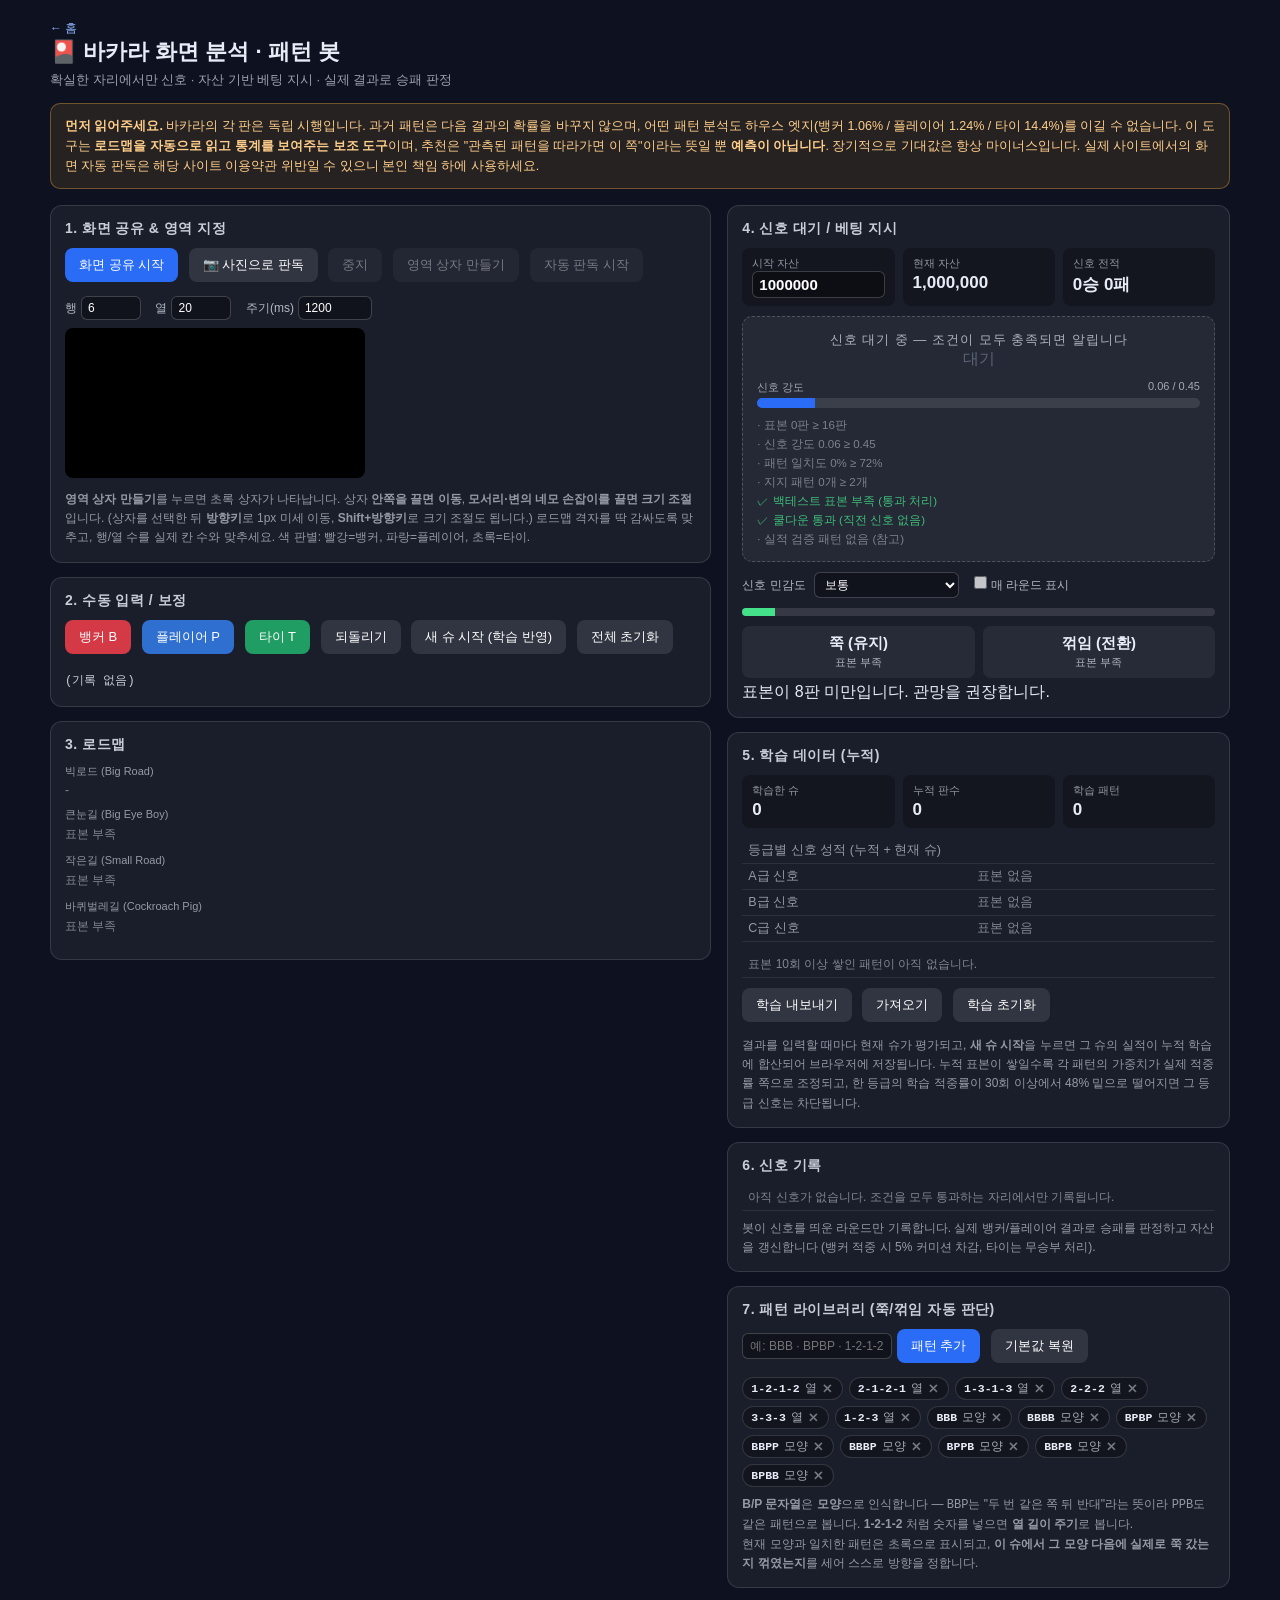
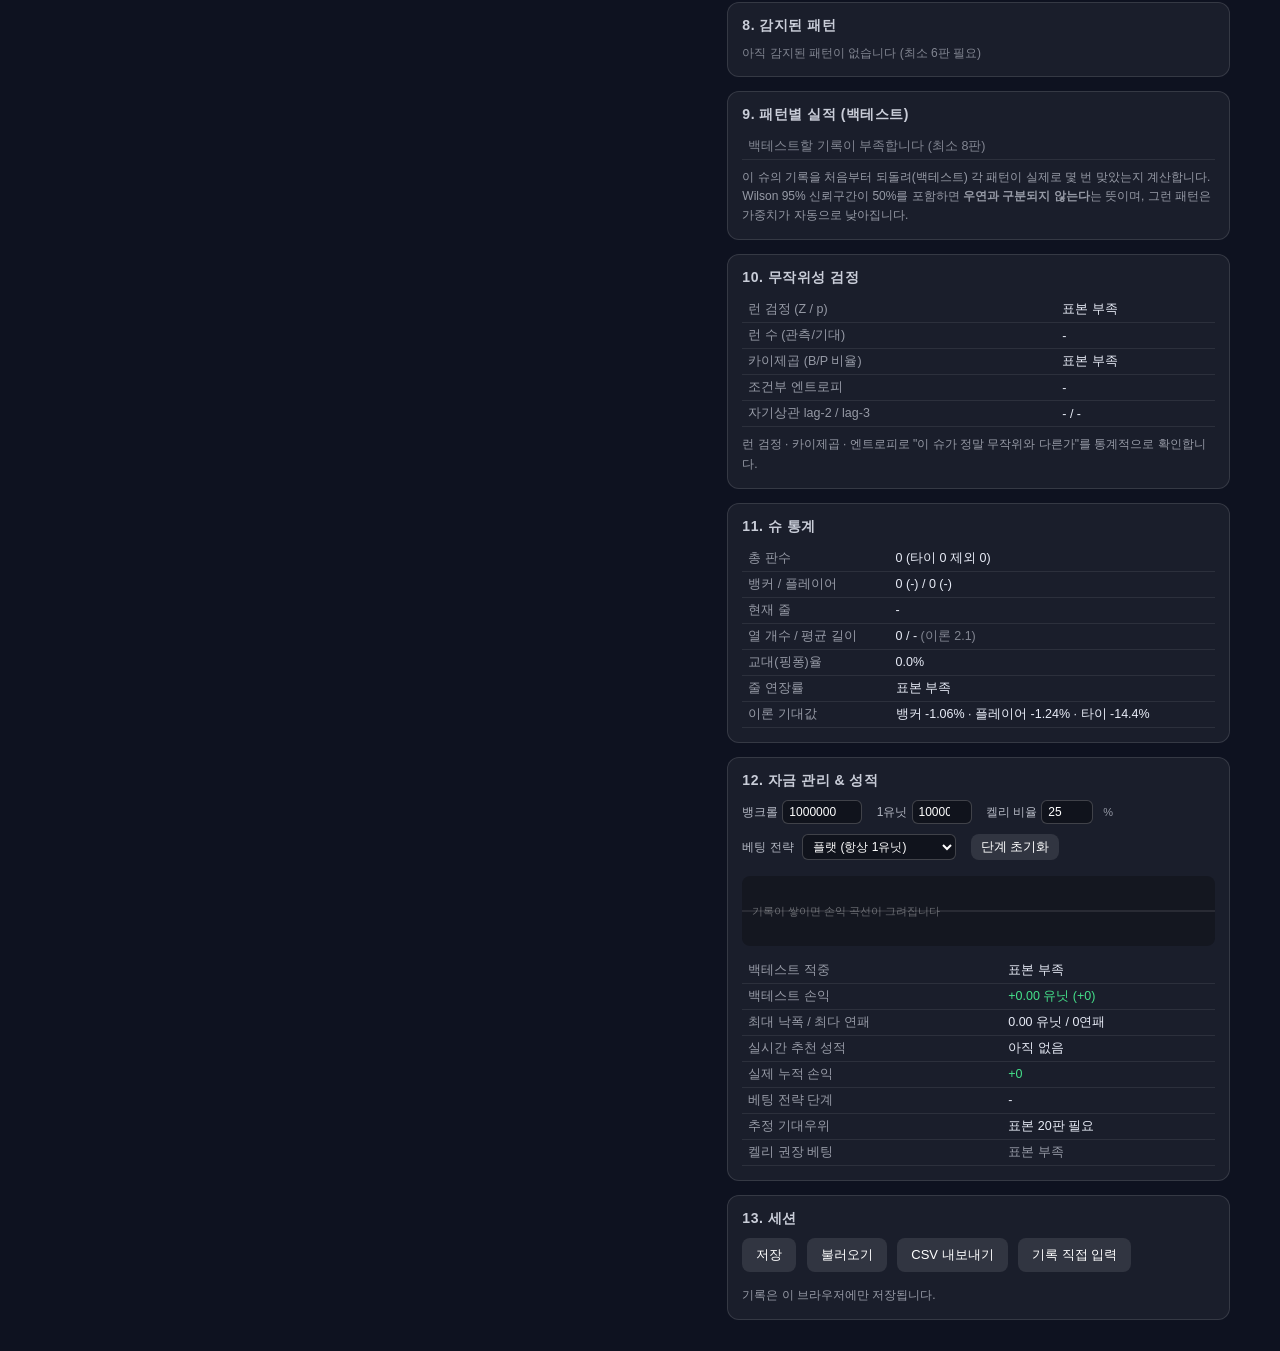
==== commit a9f2e98c: "Add cross-shoe learning from recorded results Results now accumulate beyond the current shoe. A lear" ====
--- a/baccarat-bot.html
+++ b/baccarat-bot.html
@@ -210,6 +210,7 @@
         <button class="p" onclick="manual('P')">플레이어 P</button>
         <button class="t" onclick="manual('T')">타이 T</button>
         <button class="ghost" onclick="undo()">되돌리기</button>
+        <button class="ghost" onclick="commitShoe()">새 슈 시작 (학습 반영)</button>
         <button class="ghost" onclick="resetAll()">전체 초기화</button>
         <div class="seq" id="seq" style="margin-top:10px">(기록 없음)</div>
       </div>
@@ -270,14 +271,33 @@
       </div>
 
       <div class="panel">
-        <h2>5. 신호 기록</h2>
+        <h2>5. 학습 데이터 (누적)</h2>
+        <div class="cap">
+          <div class="box"><div class="k">학습한 슈</div><div class="vv" id="lnShoe">0</div></div>
+          <div class="box"><div class="k">누적 판수</div><div class="vv" id="lnHand">0</div></div>
+          <div class="box"><div class="k">학습 패턴</div><div class="vv" id="lnPat">0</div></div>
+        </div>
+        <table id="lnGrade"><tbody></tbody></table>
+        <table id="lnTable" style="margin-top:10px"><tbody></tbody></table>
+        <div style="margin-top:10px">
+          <button class="ghost" onclick="exportLearn()">학습 내보내기</button>
+          <button class="ghost" onclick="importLearn()">가져오기</button>
+          <button class="ghost" onclick="resetLearn()">학습 초기화</button>
+        </div>
+        <div class="hint">결과를 입력할 때마다 현재 슈가 평가되고, <b>새 슈 시작</b>을 누르면 그 슈의 실적이
+          누적 학습에 합산되어 브라우저에 저장됩니다. 누적 표본이 쌓일수록 각 패턴의 가중치가 실제 적중률
+          쪽으로 조정되고, 한 등급의 학습 적중률이 30회 이상에서 48% 밑으로 떨어지면 그 등급 신호는 차단됩니다.</div>
+      </div>
+
+      <div class="panel">
+        <h2>6. 신호 기록</h2>
         <table id="sigLog"><tbody></tbody></table>
         <div class="hint">봇이 신호를 띄운 라운드만 기록합니다. 실제 뱅커/플레이어 결과로 승패를 판정하고
           자산을 갱신합니다 (뱅커 적중 시 5% 커미션 차감, 타이는 무승부 처리).</div>
       </div>
 
       <div class="panel">
-        <h2>6. 패턴 라이브러리 (쭉/꺾임 자동 판단)</h2>
+        <h2>7. 패턴 라이브러리 (쭉/꺾임 자동 판단)</h2>
         <input id="patIn" placeholder="예: BBB · BPBP · 1-2-1-2" style="width:150px;background:rgba(0,0,0,.35);
           color:#fff;border:1px solid rgba(255,255,255,.2);border-radius:6px;padding:5px 7px;font-size:12px">
         <button onclick="addPattern()">패턴 추가</button>
@@ -292,30 +312,30 @@
       </div>
 
       <div class="panel">
-        <h2>7. 감지된 패턴</h2>
+        <h2>8. 감지된 패턴</h2>
         <div class="plist" id="plist"></div>
       </div>
 
       <div class="panel">
-        <h2>8. 패턴별 실적 (백테스트)</h2>
+        <h2>9. 패턴별 실적 (백테스트)</h2>
         <table id="ptable"><tbody></tbody></table>
         <div class="hint">이 슈의 기록을 처음부터 되돌려(백테스트) 각 패턴이 실제로 몇 번 맞았는지 계산합니다.
           Wilson 95% 신뢰구간이 50%를 포함하면 <b>우연과 구분되지 않는다</b>는 뜻이며, 그런 패턴은 가중치가 자동으로 낮아집니다.</div>
       </div>
 
       <div class="panel">
-        <h2>9. 무작위성 검정</h2>
+        <h2>10. 무작위성 검정</h2>
         <table id="rand"><tbody></tbody></table>
         <div class="hint">런 검정 · 카이제곱 · 엔트로피로 "이 슈가 정말 무작위와 다른가"를 통계적으로 확인합니다.</div>
       </div>
 
       <div class="panel">
-        <h2>10. 슈 통계</h2>
+        <h2>11. 슈 통계</h2>
         <table id="stats"><tbody></tbody></table>
       </div>
 
       <div class="panel">
-        <h2>11. 자금 관리 & 성적</h2>
+        <h2>12. 자금 관리 & 성적</h2>
         <div style="margin-bottom:10px">
           <label>뱅크롤</label><input type="number" id="bank" value="1000" min="1" style="width:80px" readonly
             title="패널 4의 현재 자산을 따릅니다">
@@ -339,7 +359,7 @@
       </div>
 
       <div class="panel">
-        <h2>12. 세션</h2>
+        <h2>13. 세션</h2>
         <button class="ghost" onclick="saveSession()">저장</button>
         <button class="ghost" onclick="loadSession()">불러오기</button>
         <button class="ghost" onclick="exportCSV()">CSV 내보내기</button>
@@ -371,6 +391,7 @@
   src: 'video',         // 'video' = 화면 공유, 'img' = 사진
   sig: {log:[], pending:null, lastIdx:-99},  // 신호 기록 / 대기 중인 신호
   capNow: null,         // 현재 자산 (신호 결과로 갱신)
+  learn: {shoes:0, hands:0, patterns:{}, grades:{}, updated:null},  // 슈를 넘어 누적되는 학습 데이터
   perf: {n:0, hit:0, pnl:0}
 };
 
@@ -630,8 +651,12 @@
 function manual(v){ addResult(v); }
 function undo(){ S.history.pop(); S.lastRead=null; render(); }
 function resetAll(){
+  if (S.history.length >= 8 && confirm('현재 슈의 실적을 학습에 반영하고 초기화할까요?\n(취소하면 학습 없이 버립니다)')){
+    commitShoe(true);
+  }
   S.history=[]; S.lastRead=null; S.pendingRec=null; S.perf={n:0,hit:0,pnl:0,money:0};
-  S.bet={step:0,idx:0}; S.sig={log:[],pending:null,lastIdx:-99}; S.capNow=null; render();
+  S.bet={step:0,idx:0}; S.sig={log:[],pending:null,lastIdx:-99}; S.capNow=null;
+  btCache={key:null,val:null}; render();
 }
 
 function addResult(v){
@@ -1002,6 +1027,104 @@
   return out;
 }
 
+
+/* ---------------- 학습 데이터 (슈를 넘어 누적) ----------------
+   현재 슈의 실적은 백테스트가 매번 다시 계산하므로, 학습 저장소에는
+   "끝난 슈"만 합산한다. 그래야 같은 판이 두 번 세어지지 않는다. */
+const LEARN_KEY = 'baccarat-learn-v1';
+
+function loadLearn(){
+  try {
+    const d = JSON.parse(localStorage.getItem(LEARN_KEY) || 'null');
+    if (d && d.patterns) S.learn = d;
+  } catch(e){}
+}
+function saveLearn(){
+  try { S.learn.updated = Date.now(); localStorage.setItem(LEARN_KEY, JSON.stringify(S.learn)); }
+  catch(e){}
+}
+
+/* 현재 슈의 실적을 학습 저장소에 합산하고 슈를 비운다 */
+function commitShoe(silent){
+  const hist = S.history;
+  if (hist.length < 8){ if (!silent) alert('합산할 기록이 부족합니다 (8판 이상).'); return false; }
+  const bt = runBacktest(hist);
+
+  for (const [k, st] of Object.entries(bt.stats)){
+    const L = S.learn.patterns[k] = S.learn.patterns[k] || {name:st.name, n:0, hit:0};
+    L.n += st.n; L.hit += st.hit; L.name = st.name;
+  }
+  for (const g of S.sig.log){
+    if (g.res !== 'win' && g.res !== 'lose') continue;
+    const G = S.learn.grades[g.grade] = S.learn.grades[g.grade] || {n:0, hit:0};
+    G.n++; if (g.res === 'win') G.hit++;
+  }
+  S.learn.shoes++; S.learn.hands += hist.length;
+  saveLearn();
+
+  S.history = []; S.lastRead = null; S.stableCount = 0;
+  S.sig = {log:[], pending:null, lastIdx:-99};
+  S.bet = {step:0, idx:0};
+  btCache = {key:null, val:null};
+  render();
+  if (!silent) msg(`슈를 학습에 반영했습니다 (누적 ${S.learn.shoes}슈 / ${S.learn.hands}판). 자산과 학습은 유지됩니다.`);
+  return true;
+}
+
+/* 학습(과거 슈) + 현재 슈 백테스트를 합쳐 패턴의 실제 실력을 추정 */
+function pooledStat(key, shoeStat){
+  const L = S.learn.patterns[key];
+  const n   = (L ? L.n   : 0) + (shoeStat ? shoeStat.n   : 0);
+  const hit = (L ? L.hit : 0) + (shoeStat ? shoeStat.hit : 0);
+  return {n, hit, learnN: L ? L.n : 0, shoeN: shoeStat ? shoeStat.n : 0};
+}
+
+function gradeStat(grade){
+  const G = S.learn.grades[grade] || {n:0, hit:0};
+  const cur = S.sig.log.filter(x => x.grade === grade && (x.res === 'win' || x.res === 'lose'));
+  return {n: G.n + cur.length, hit: G.hit + cur.filter(x => x.res === 'win').length};
+}
+
+function resetLearn(){
+  if (!confirm('누적 학습 데이터를 모두 지웁니다. 되돌릴 수 없습니다. 진행할까요?')) return;
+  S.learn = {shoes:0, hands:0, patterns:{}, grades:{}, updated:null};
+  saveLearn(); render(); msg('학습 데이터를 초기화했습니다.');
+}
+function exportLearn(){
+  const url = URL.createObjectURL(new Blob([JSON.stringify(S.learn, null, 2)], {type:'application/json'}));
+  const el = document.createElement('a');
+  el.href = url; el.download = `baccarat-learn-${Date.now()}.json`; el.click();
+  URL.revokeObjectURL(url); msg('학습 데이터를 내려받았습니다.');
+}
+function importLearn(){
+  const inp = document.createElement('input');
+  inp.type = 'file'; inp.accept = 'application/json';
+  inp.onchange = e => {
+    const f = e.target.files[0]; if (!f) return;
+    const fr = new FileReader();
+    fr.onload = () => {
+      try {
+        const d = JSON.parse(fr.result);
+        if (!d || !d.patterns) throw new Error('형식이 올바르지 않습니다');
+        if (confirm('기존 학습에 합칠까요? (취소하면 덮어씁니다)')){
+          for (const [k, v] of Object.entries(d.patterns)){
+            const L = S.learn.patterns[k] = S.learn.patterns[k] || {name:v.name, n:0, hit:0};
+            L.n += v.n; L.hit += v.hit;
+          }
+          for (const [k, v] of Object.entries(d.grades || {})){
+            const G = S.learn.grades[k] = S.learn.grades[k] || {n:0, hit:0};
+            G.n += v.n; G.hit += v.hit;
+          }
+          S.learn.shoes += d.shoes || 0; S.learn.hands += d.hands || 0;
+        } else S.learn = d;
+        saveLearn(); render(); msg(`학습 데이터를 불러왔습니다 (${S.learn.shoes}슈).`);
+      } catch(err){ msg('불러오기 실패: ' + err.message); }
+    };
+    fr.readAsText(f);
+  };
+  inp.click();
+}
+
 /* ---------------- 백테스트 (결과 분석 시스템) ---------------- */
 let btCache = {key:null, val:null};
 
@@ -1043,7 +1166,9 @@
 function adaptiveMult(st){
   if (!st || st.n < 6) return 1;
   const p = (st.hit + 2) / (st.n + 4);            // Agresti-Coull 축소추정
-  return Math.max(0, Math.min(1.8, 1 + 4*(p - 0.5)));
+  // 표본이 많을수록 조정 폭을 키운다 (적을 때 과잉 반응 방지)
+  const trust = Math.min(1, st.n / 60);
+  return Math.max(0, Math.min(1.8, 1 + 4*(p - 0.5)*trust));
 }
 
 /* ---------------- 종합 분석 ---------------- */
@@ -1062,10 +1187,10 @@
   const bt = runBacktest(hist);
   const patterns = detectPatterns(hist);
   for (const p of patterns){
-    const st = bt.stats[p.key];
-    p.n = st ? st.n : 0; p.hit = st ? st.hit : 0;
-    p.rate = st && st.n ? st.hit/st.n : null;
-    p.ci = st && st.n ? wilson(st.hit, st.n) : null;
+    const st = pooledStat(p.key, bt.stats[p.key]);   // 과거 슈 학습 + 현재 슈
+    p.n = st.n; p.hit = st.hit; p.learnN = st.learnN; p.shoeN = st.shoeN;
+    p.rate = st.n ? st.hit/st.n : null;
+    p.ci = st.n ? wilson(st.hit, st.n) : null;
     p.mult = adaptiveMult(st);
     p.wEff = p.w * p.mult;
   }
@@ -1184,6 +1309,7 @@
     : '신호 대기';
 
   renderCapital();
+  renderLearn(a);
 
   renderLib(a);
 
@@ -1379,14 +1505,29 @@
     {k: proven ? '실적 검증된 패턴이 지지 (가산)' : '실적 검증 패턴 없음 (참고)', ok: proven, soft:true}
   ];
 
+  // 학습된 등급 성적이 충분히 쌓였는데 50% 미만이면 그 등급의 신호를 막는다
+  const gs = gradeStat(grade0(a, agree));
+  if (gs.n >= 30){
+    const gr = gs.hit/gs.n;
+    checks.push({k:`학습된 ${grade0(a, agree)}급 적중률 ${(gr*100).toFixed(0)}% (${gs.hit}/${gs.n}) ≥ 48%`,
+                 ok: gr >= 0.48});
+  } else if (gs.n > 0){
+    checks.push({k:`학습된 ${grade0(a, agree)}급 표본 ${gs.n}회 (30회부터 게이트 적용)`, ok:true, soft:true});
+  }
+
+  const grade = grade0(a, agree, proven);
   const fire = a.pick !== 'SKIP' && checks.every(c => c.soft || c.ok);
-  // 등급: 강도와 일치도로 결정
-  let grade = 'C';
-  if (Math.abs(a.score) >= 0.62 && agree >= 0.82) grade = 'A';
-  else if (Math.abs(a.score) >= 0.45 && agree >= 0.72) grade = 'B';
-  if (proven && grade !== 'A') grade = grade === 'B' ? 'A' : 'B';
-
-  return {fire, grade, checks, agree, nPat, need:cfg.score, strength:Math.abs(a.score)};
+  return {fire, grade, checks, agree, nPat, need:cfg.score, strength:Math.abs(a.score),
+          gradeStat: gradeStat(grade)};
+}
+
+/* 등급: 강도와 일치도, 그리고 실적 검증 패턴 지지 여부로 결정 */
+function grade0(a, agree, proven){
+  let g = 'C';
+  if (Math.abs(a.score) >= 0.62 && agree >= 0.82) g = 'A';
+  else if (Math.abs(a.score) >= 0.45 && agree >= 0.72) g = 'B';
+  if (proven && g !== 'A') g = g === 'B' ? 'A' : 'B';
+  return g;
 }
 
 /* 신호가 떴을 때 알림 (진동 · 소리 · 알림창) */
@@ -1410,6 +1551,46 @@
   } catch(e){}
 }
 
+
+
+function renderLearn(a){
+  const L = S.learn;
+  document.getElementById('lnShoe').textContent = L.shoes;
+  document.getElementById('lnHand').textContent = L.hands.toLocaleString();
+  document.getElementById('lnPat').textContent = Object.keys(L.patterns).length;
+
+  // 등급별 신호 성적 (학습 + 현재 슈)
+  const gr = ['A','B','C'].map(g => {
+    const st = gradeStat(g);
+    if (!st.n) return `<tr><th>${g}급 신호</th><td style="opacity:.5">표본 없음</td></tr>`;
+    const [lo,hi] = wilson(st.hit, st.n), rate = st.hit/st.n;
+    const col = lo > 0.5 ? '#45e08a' : hi < 0.5 ? '#ff7b85' : 'inherit';
+    return `<tr><th>${g}급 신호</th><td><span style="color:${col}">${(rate*100).toFixed(1)}%</span>
+      (${st.hit}/${st.n}) · 95% CI ${(lo*100).toFixed(0)}~${(hi*100).toFixed(0)}%
+      ${st.n >= 30 && rate < 0.48 ? '<b style="color:#ff7b85">· 차단됨</b>' : ''}</td></tr>`;
+  }).join('');
+  document.querySelector('#lnGrade tbody').innerHTML =
+    `<tr><th colspan="2" style="opacity:.6">등급별 신호 성적 (누적 + 현재 슈)</th></tr>${gr}`;
+
+  // 누적 표본이 많은 패턴 순
+  const keys = new Set([...Object.keys(L.patterns), ...Object.keys(a.bt.stats)]);
+  const rows = [...keys].map(k => {
+    const st = pooledStat(k, a.bt.stats[k]);
+    const name = (L.patterns[k] && L.patterns[k].name) || (a.bt.stats[k] && a.bt.stats[k].name) || k;
+    return {k, name, ...st};
+  }).filter(r => r.n >= 10).sort((x,y) => y.n - x.n).slice(0, 14).map(r => {
+    const [lo,hi] = wilson(r.hit, r.n), rate = r.hit/r.n;
+    const col = lo > 0.5 ? '#45e08a' : hi < 0.5 ? '#ff7b85' : 'inherit';
+    return `<tr><td>${r.name}</td>
+      <td>${r.n.toLocaleString()}<span style="opacity:.5;font-size:10px"> (슈 ${r.shoeN})</span></td>
+      <td style="color:${col}">${(rate*100).toFixed(1)}%</td>
+      <td style="opacity:.7">${(lo*100).toFixed(0)}~${(hi*100).toFixed(0)}%</td>
+      <td>×${adaptiveMult(r).toFixed(2)}</td></tr>`;
+  }).join('');
+  document.querySelector('#lnTable tbody').innerHTML = rows
+    ? `<tr><th>패턴</th><th>누적 표본</th><th>적중률</th><th>95% CI</th><th>가중</th></tr>${rows}`
+    : '<tr><td style="opacity:.5;font-size:12px">표본 10회 이상 쌓인 패턴이 아직 없습니다.</td></tr>';
+}
 
 /* ---------------- 자산 / 신호 기록 ---------------- */
 function renderCapital(){
@@ -1602,6 +1783,7 @@
 window.addEventListener('resize', applyBox);
 
 S.custom = DEFAULT_PATTERNS.map(parsePattern).filter(Boolean);
+loadLearn();
 render();
 </script>
 </body>
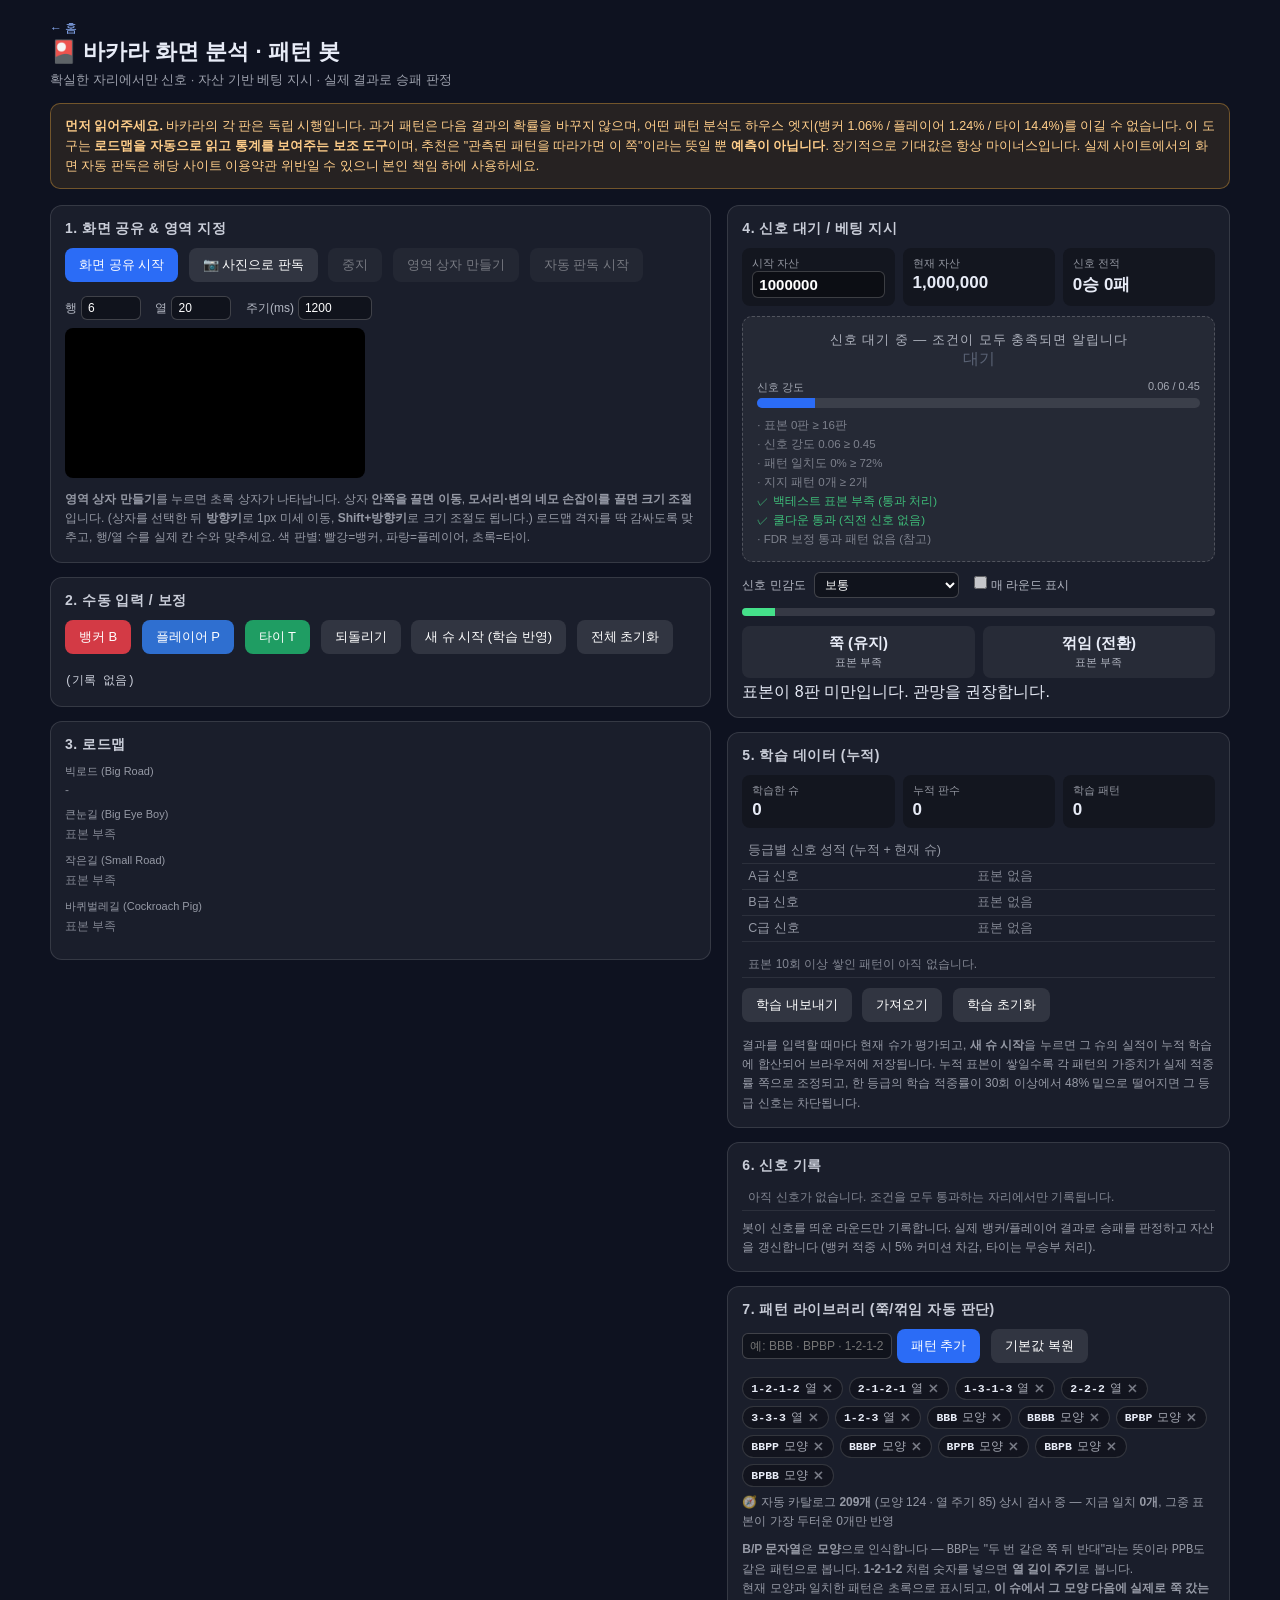
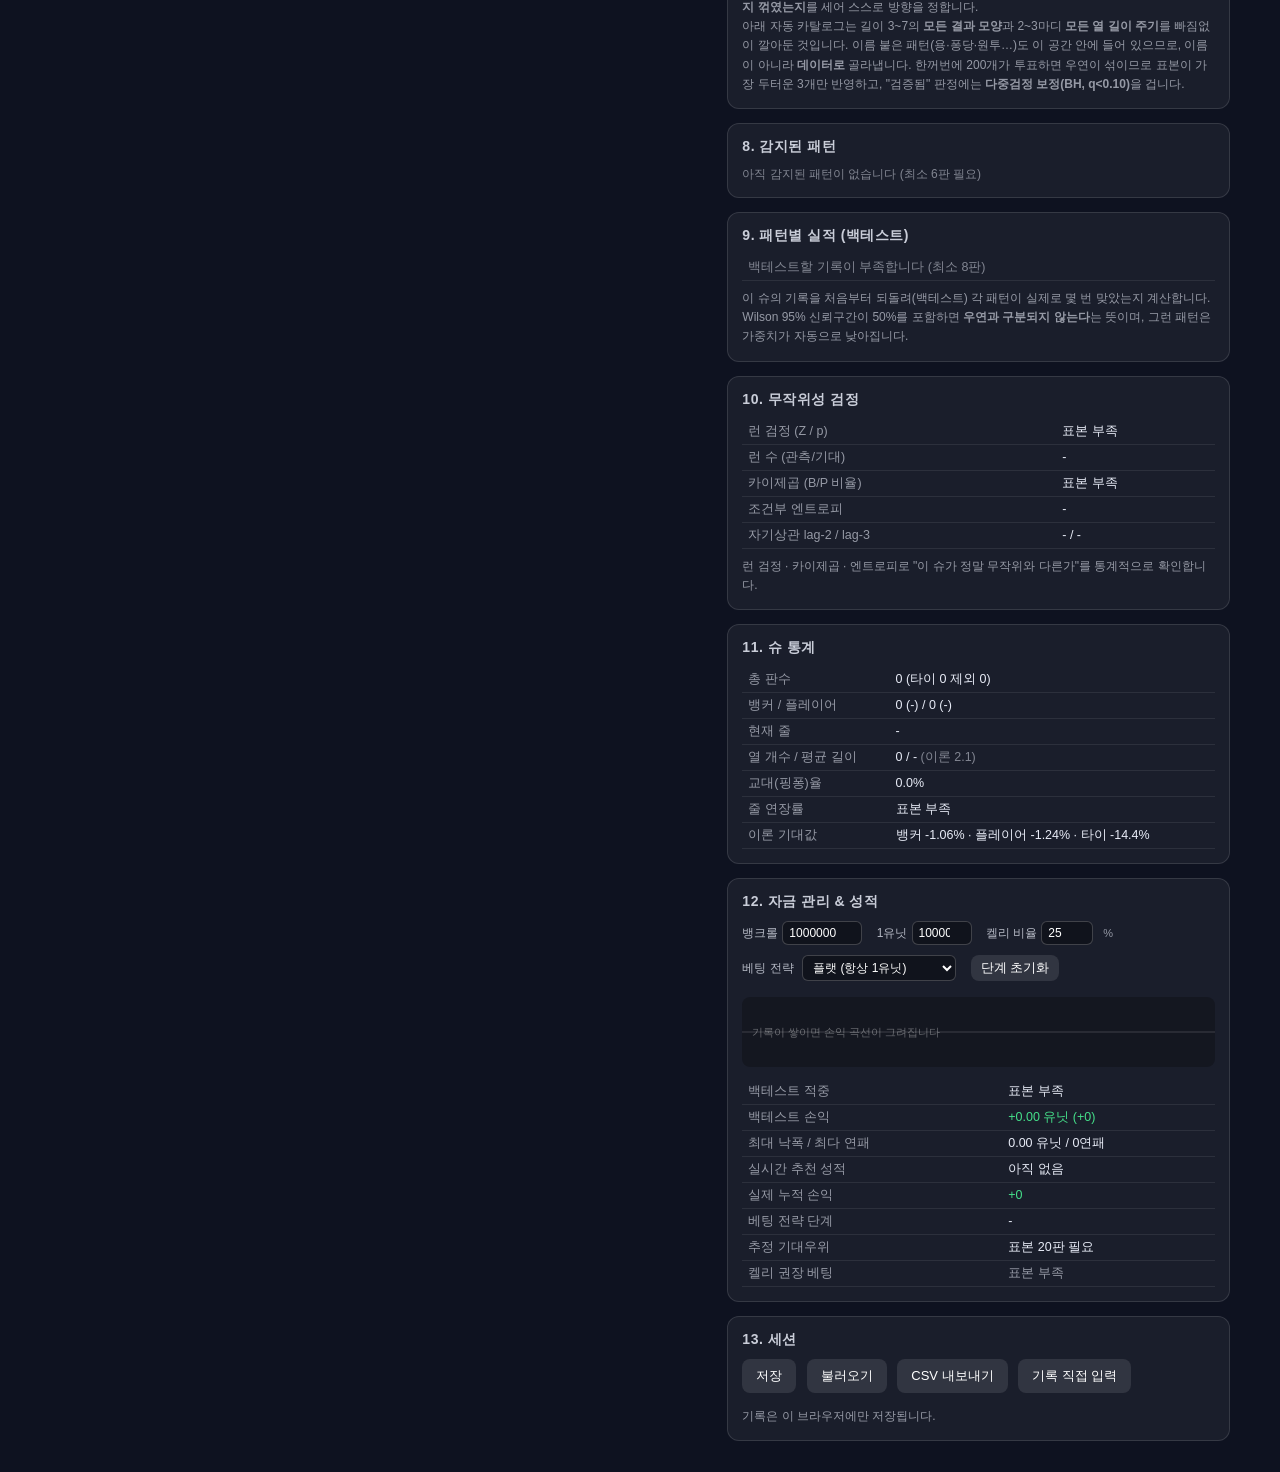
==== commit 78939f9b: "Add a 209-pattern auto catalog with multiple-comparison control Instead of hand-listing more named p" ====
--- a/baccarat-bot.html
+++ b/baccarat-bot.html
@@ -303,11 +303,16 @@
         <button onclick="addPattern()">패턴 추가</button>
         <button class="ghost" onclick="resetPatterns()">기본값 복원</button>
         <div class="lib" id="lib"></div>
+        <div class="hint" id="catInfo" style="margin-top:6px"></div>
         <div class="hint">
           <b>B/P 문자열</b>은 <b>모양</b>으로 인식합니다 — <code>BBP</code>는 "두 번 같은 쪽 뒤 반대"라는 뜻이라
           <code>PPB</code>도 같은 패턴으로 봅니다. <b>1-2-1-2</b> 처럼 숫자를 넣으면 <b>열 길이 주기</b>로 봅니다.<br>
           현재 모양과 일치한 패턴은 초록으로 표시되고, <b>이 슈에서 그 모양 다음에 실제로 쭉 갔는지 꺾였는지</b>를
-          세어 스스로 방향을 정합니다.
+          세어 스스로 방향을 정합니다.<br>
+          아래 자동 카탈로그는 길이 3~7의 <b>모든 결과 모양</b>과 2~3마디 <b>모든 열 길이 주기</b>를 빠짐없이 깔아둔 것입니다.
+          이름 붙은 패턴(용·퐁당·원투…)도 이 공간 안에 들어 있으므로, 이름이 아니라 <b>데이터로</b> 골라냅니다.
+          한꺼번에 200개가 투표하면 우연이 섞이므로 표본이 가장 두터운 3개만 반영하고,
+          "검증됨" 판정에는 <b>다중검정 보정(BH, q&lt;0.10)</b>을 겁니다.
         </div>
       </div>
 
@@ -784,6 +789,29 @@
   'BBB', 'BBBB', 'BPBP', 'BBPP', 'BBBP', 'BPPB', 'BBPB', 'BPBB'
 ];
 
+/* 자동 카탈로그 — 길이 3~7의 모든 결과 모양과, 2~3마디 열 길이 주기를
+   빠짐없이 생성한다. 이름 붙은 패턴(용·퐁당·원투…)은 이 공간의 일부이므로,
+   공간 전체를 깔아두고 "이 슈에서 실제로 맞은 것"만 데이터로 걸러낸다. */
+function genCatalog(){
+  const out = [];
+  for (let n = 3; n <= 7; n++){
+    for (let m = 0; m < (1 << (n-1)); m++){
+      let sh = 'B';
+      for (let j = 1; j < n; j++) sh += ((m >> (j-1)) & 1) ? 'P' : 'B';
+      out.push(sh);
+    }
+  }
+  for (let a = 1; a <= 5; a++) for (let b = 1; b <= 5; b++) if (a !== b) out.push(`${a}-${b}`);
+  for (let a = 1; a <= 4; a++) for (let b = 1; b <= 4; b++) for (let c = 1; c <= 4; c++)
+    if (!(a === b && b === c)) out.push(`${a}-${b}-${c}`);
+  for (let a = 2; a <= 6; a++) out.push(`${a}-${a}`);
+  return [...new Set(out)];
+}
+const CATALOG_RAW = genCatalog();
+const CAT_MAXSEQ  = 7;        // 모양 패턴 최대 길이
+const CAT_TOPK    = 3;        // 한 라운드에 반영할 카탈로그 패턴 수
+const CAT_MINN    = 5;        // 카탈로그 패턴 최소 표본
+
 // 모양 정규화: 첫 결과를 A로 두고 같으면 A, 다르면 B → BBP 와 PPB 를 같은 패턴으로 취급
 const shapeOf = a => a.map(v => v === a[0] ? 'A' : 'B').join('');
 
@@ -797,55 +825,109 @@
   }
   return null;
 }
-
-/* 등록된 패턴이 지금 모양과 맞으면, 이 슈에서 그 모양 다음에
-   실제로 "쭉 갔는지 / 꺾였는지"를 세어 스스로 방향을 정한다 */
+const CATALOG = CATALOG_RAW.map(parsePattern).filter(Boolean);
+
+/* 한 번의 순회로 모든 모양·주기의 과거 통계를 만든다
+   (패턴마다 전체를 훑으면 200개에서 느려지므로) */
+function buildStats(nz, done){
+  const seq = {};                                  // 길이별 Map(shape → {f,b})
+  for (let n = 3; n <= CAT_MAXSEQ; n++){
+    const m = new Map();
+    for (let i = 0; i + n < nz.length; i++){
+      const a = nz[i];
+      let sh = '';
+      for (let j = 0; j < n; j++) sh += nz[i+j] === a ? 'A' : 'B';
+      let e = m.get(sh); if (!e){ e = {f:0, b:0}; m.set(sh, e); }
+      (nz[i+n] === nz[i+n-1] ? e.f++ : e.b++);     // 쭉 / 꺾임
+    }
+    seq[n] = m;
+  }
+  const len = {};                                  // 마디수별 Map(주기 → Map(다음 열 길이 → 횟수))
+  for (let n = 2; n <= 3; n++){
+    const m = new Map();
+    for (let i = 0; i + n < done.length; i++){
+      const key = done.slice(i, i+n).join('-');
+      let e = m.get(key); if (!e){ e = new Map(); m.set(key, e); }
+      const nx = done[i+n];
+      e.set(nx, (e.get(nx) || 0) + 1);
+    }
+    len[n] = m;
+  }
+  return {seq, len};
+}
+
+/* 한 패턴이 지금 모양과 맞는지 보고, 과거 통계로 방향과 세기를 정한다 */
+function matchPattern(pat, nz, done, cur, side, st){
+  if (pat.type === 'seq'){
+    const n = pat.arr.length;
+    if (n > CAT_MAXSEQ || nz.length < n + 2 || !st.seq[n]) return null;
+    const want = shapeOf(pat.arr);
+    if (shapeOf(nz.slice(-n)) !== want) return null;
+    const e = st.seq[n].get(want) || {f:0, b:0};
+    const tot = e.f + e.b;
+    if (!tot) return {tot:0};
+    const go = e.f > e.b;
+    const margin = Math.abs(e.f - e.b)/tot;
+    return {tot, go, margin, side: go ? side : OPP(side),
+            desc:`같은 모양 ${tot}회 → 쭉 ${e.f} / 꺾임 ${e.b} (${(Math.max(e.f,e.b)/tot*100).toFixed(0)}%)`};
+  }
+  const n = pat.arr.length;
+  if (n > 3 || done.length < n || !st.len[n]) return null;
+  const tail = done.slice(-n);
+  if (!tail.every((v,i) => v === pat.arr[i])) return null;
+  const m = st.len[n].get(pat.arr.join('-'));
+  const expected = pat.arr[0];
+  let ok = 0, tot = 0;
+  if (m) for (const [k, c] of m){ tot += c; if (k === expected) ok += c; }
+  return {tot, go:true, margin: tot ? Math.abs(ok*2 - tot)/tot : 0,
+          side: fromExpected(expected, cur, side),
+          desc:`열 길이 ${tail.join('-')} 주기 · 이번 열 예상 ${expected}칸 (현재 ${cur}칸)` +
+               (tot ? ` · 과거 ${tot}회 중 ${ok}회 주기 유지` : '')};
+}
+
+/* 등록 패턴(이름 있는 것) + 자동 카탈로그 */
 function libraryDetect(hist, nz, done, cur, side, add){
-  for (const pat of (S.custom.length ? S.custom : [])){
+  const st = buildStats(nz, done);
+
+  for (const pat of S.custom){
     if (pat.off) continue;
-
-    if (pat.type === 'seq'){
-      const n = pat.arr.length;
-      if (nz.length < n + 2) continue;
-      const want = shapeOf(pat.arr);
-      if (shapeOf(nz.slice(-n)) !== want) continue;        // 지금 모양이 아님
-
-      let follow = 0, brk = 0;                              // 과거 같은 모양 뒤의 결과
-      for (let i = 0; i + n < nz.length; i++){
-        if (shapeOf(nz.slice(i, i+n)) !== want) continue;
-        (nz[i+n] === nz[i+n-1] ? follow++ : brk++);
-      }
-      const tot = follow + brk;
-      const go = tot >= 3 ? follow > brk : null;            // 표본이 없으면 판단 보류
-      const margin = tot ? Math.abs(follow - brk)/tot : 0;
-      add('lib:'+pat.raw, `📗 ${pat.raw} ${go===null?'(표본부족)':(go?'→ 쭉':'→ 꺾임')}`,
-          go === null ? side : (go ? side : OPP(side)),
-          go === null ? 0 : Math.min(0.34, margin*0.4 + tot*0.015),
-          tot >= 3
-            ? `이 슈에서 같은 모양 ${tot}회 → 쭉 ${follow} / 꺾임 ${brk} (${(Math.max(follow,brk)/tot*100).toFixed(0)}%)`
-            : `모양은 일치하지만 이 슈의 과거 표본이 ${tot}회뿐 — 판단 보류`);
-    }
-
-    else {                                                  // 열 길이 주기
-      const n = pat.arr.length;
-      if (done.length < n) continue;
-      const tail = done.slice(-n);
-      if (!tail.every((v,i) => v === pat.arr[i])) continue;  // 주기가 안 맞음
-      const expected = pat.arr[0];                           // 주기가 한 바퀴 돌아 처음 값
-
-      let ok = 0, no = 0;                                    // 과거 같은 주기 뒤 실제 열 길이
-      for (let i = 0; i + n < done.length; i++){
-        if (!pat.arr.every((v,j) => done[i+j] === v)) continue;
-        (done[i+n] === expected ? ok++ : no++);
-      }
-      const tot = ok + no, rel = tot ? ok/tot : 0.5;
-      add('lib:'+pat.raw, `📗 ${pat.raw} (열 주기)`,
-          fromExpected(expected, cur, side),
-          Math.min(0.30, 0.14 + rel*0.16 + tot*0.02),
-          `열 길이 ${tail.join('-')} 주기 일치 · 이번 열 예상 ${expected}칸 (현재 ${cur}칸)` +
-          (tot ? ` · 과거 ${tot}회 중 ${ok}회 주기 유지` : ''));
-    }
-  }
+    const r = matchPattern(pat, nz, done, cur, side, st);
+    if (!r) continue;
+    const weak = r.tot < 3;
+    add('lib:'+pat.raw, `📗 ${pat.raw} ${weak ? '(표본부족)' : (pat.type === 'len' ? '(열 주기)' : (r.go ? '→ 쭉' : '→ 꺾임'))}`,
+        weak ? side : r.side,
+        weak ? 0 : Math.min(0.34, r.margin*0.4 + r.tot*0.015),
+        weak ? `모양은 일치하지만 과거 표본이 ${r.tot}회뿐 — 판단 보류` : r.desc);
+  }
+
+  // 카탈로그: 일치하는 것 중 통계적으로 가장 센 것만 추린다 (200개가 한꺼번에 투표하지 않도록)
+  const hits = [];
+  const own = new Set(S.custom.map(p => p.raw));
+  for (const pat of CATALOG){
+    if (own.has(pat.raw)) continue;
+    const r = matchPattern(pat, nz, done, cur, side, st);
+    if (!r || r.tot < CAT_MINN || !r.margin) continue;
+    r.pat = pat;
+    r.power = r.margin * Math.sqrt(r.tot);          // 세기 × 표본
+    hits.push(r);
+  }
+  hits.sort((a,b) => b.power - a.power);
+  S.catHits = hits.length;
+  for (const r of hits.slice(0, CAT_TOPK))
+    add('cat:'+r.pat.raw, `🧭 ${r.pat.raw}`, r.side,
+        Math.min(0.26, r.margin*0.28 + r.tot*0.008), r.desc);
+}
+
+/* Benjamini-Hochberg: 200개를 동시에 검정할 때의 거짓 양성 보정 */
+function bhAdjust(items){                            // items: [{p}] → q값을 채워 넣는다
+  const arr = items.slice().sort((a,b) => a.p - b.p);
+  const m = arr.length;
+  let prev = 1;
+  for (let i = m - 1; i >= 0; i--){
+    prev = Math.min(prev, arr[i].p * m / (i + 1));
+    arr[i].q = prev;
+  }
+  return items;
 }
 
 /* ---------------- 패턴 감지 ---------------- */
@@ -1193,7 +1275,11 @@
     p.ci = st.n ? wilson(st.hit, st.n) : null;
     p.mult = adaptiveMult(st);
     p.wEff = p.w * p.mult;
-  }
+    p.p = st.n >= 10 ? binomP(st.hit, st.n) : null;
+  }
+  // 200개 이상을 동시에 보므로, 다중검정 보정(BH) 후에만 "검증됨"으로 인정한다
+  const testable = patterns.filter(x => x.p != null);
+  if (testable.length) bhAdjust(testable);
 
   let score = 0.06;
   for (const p of patterns) score += (p.side === 'B' ? p.wEff : -p.wEff);
@@ -1332,7 +1418,8 @@
     <div class="pit">
       <span class="tag ${p.wEff>0.02?p.side:'N'}">${p.wEff>0.02?(p.side==='B'?'뱅커':'플레이어'):'참고'}</span>
       <div><div class="nm">${p.name}</div><div class="ds">${p.desc}</div></div>
-      <span class="wt">${p.w>0 ? `${p.wEff.toFixed(2)}<br><span style="opacity:.7">×${p.mult.toFixed(2)}</span>` : '-'}</span>
+      <span class="wt">${p.w>0 ? `${p.wEff.toFixed(2)}<br><span style="opacity:.7">×${p.mult.toFixed(2)}</span>`
+        + (p.q != null ? `<br><span style="opacity:.6;font-size:10px">q=${p.q.toFixed(2)}</span>` : '') : '-'}</span>
     </div>`).join('') : '<div style="opacity:.5;font-size:12px">아직 감지된 패턴이 없습니다 (최소 6판 필요)</div>';
 
   /* 6. 패턴별 실적 */
@@ -1340,14 +1427,16 @@
     const [lo,hi] = wilson(st.hit, st.n), rate = st.hit/st.n, pv = binomP(st.hit, st.n);
     const useful = lo > 0.5;
     const color = useful ? '#45e08a' : (hi < 0.5 ? '#ff7b85' : 'inherit');
+    const q = (a.patterns.find(x => x.key === k) || {}).q;
     return `<tr><td>${st.name}</td><td>${st.hit}/${st.n}</td>
       <td style="color:${color}">${pctS(rate)}</td>
       <td style="opacity:.7">${pctS(lo)}~${pctS(hi)}</td>
       <td style="opacity:.7">${pv.toFixed(3)}</td>
+      <td style="opacity:.7">${q != null ? q.toFixed(2) : '-'}</td>
       <td>×${adaptiveMult(st).toFixed(2)}</td></tr>`;
   }).join('');
   document.querySelector('#ptable tbody').innerHTML = rows
-    ? `<tr><th>패턴</th><th>적중</th><th>확률</th><th>95% CI</th><th>p</th><th>가중</th></tr>${rows}`
+    ? `<tr><th>패턴</th><th>적중</th><th>확률</th><th>95% CI</th><th>p</th><th>q</th><th>가중</th></tr>${rows}`
     : '<tr><td style="opacity:.5">백테스트할 기록이 부족합니다 (최소 8판)</td></tr>';
 
   /* 7. 무작위성 검정 */
@@ -1489,7 +1578,9 @@
   const nPat   = a.patterns.filter(p => p.wEff > 0.02).length;
   const btRate = a.bt.rec.n >= 10 ? a.bt.rec.hit/a.bt.rec.n : null;
   // 이 슈에서 실적이 검증된 패턴(신뢰구간 하단이 50% 초과)이 추천 방향을 지지하는가
-  const proven = a.patterns.some(p => p.wEff > 0.02 && p.side === a.pick && p.ci && p.ci[0] > 0.5);
+  // 다중검정 보정(q<0.10)을 통과하고 50%를 넘긴 패턴만 "검증됨"으로 친다
+  const proven = a.patterns.some(p => p.wEff > 0.02 && p.side === a.pick &&
+                                      p.q != null && p.q < 0.10 && p.rate > 0.5);
   const cooled = idx - S.sig.lastIdx >= cfg.cool;
 
   const checks = [
@@ -1502,7 +1593,7 @@
        ok: btRate == null ? true : btRate >= cfg.btMin},
     {k: cooled ? `쿨다운 통과 (직전 신호 ${S.sig.lastIdx < 0 ? '없음' : (idx - S.sig.lastIdx) + '판 전'})`
                : `쿨다운 대기 (${cfg.cool - (idx - S.sig.lastIdx)}판 더)`, ok: cooled},
-    {k: proven ? '실적 검증된 패턴이 지지 (가산)' : '실적 검증 패턴 없음 (참고)', ok: proven, soft:true}
+    {k: proven ? 'FDR 보정 통과 패턴이 지지 (가산)' : 'FDR 보정 통과 패턴 없음 (참고)', ok: proven, soft:true}
   ];
 
   // 학습된 등급 성적이 충분히 쌓였는데 50% 미만이면 그 등급의 신호를 막는다
@@ -1721,6 +1812,11 @@
 }
 
 function renderLib(a){
+  const matched = a.patterns.filter(p => p.key.startsWith('cat:'));
+  document.getElementById('catInfo').innerHTML =
+    `🧭 자동 카탈로그 <b>${CATALOG.length}개</b> (모양 ${CATALOG.filter(p=>p.type==='seq').length} · 열 주기 ${CATALOG.filter(p=>p.type==='len').length}) 상시 검사 중` +
+    ` — 지금 일치 <b>${S.catHits || 0}개</b>, 그중 표본이 가장 두터운 ${matched.length}개만 반영` +
+    (matched.length ? `: ${matched.map(p => p.name).join(', ')}` : '');
   const hitKeys = new Set(a.patterns.map(p => p.key));
   document.getElementById('lib').innerHTML = S.custom.map(p => {
     const m = a.patterns.find(x => x.key === 'lib:'+p.raw);
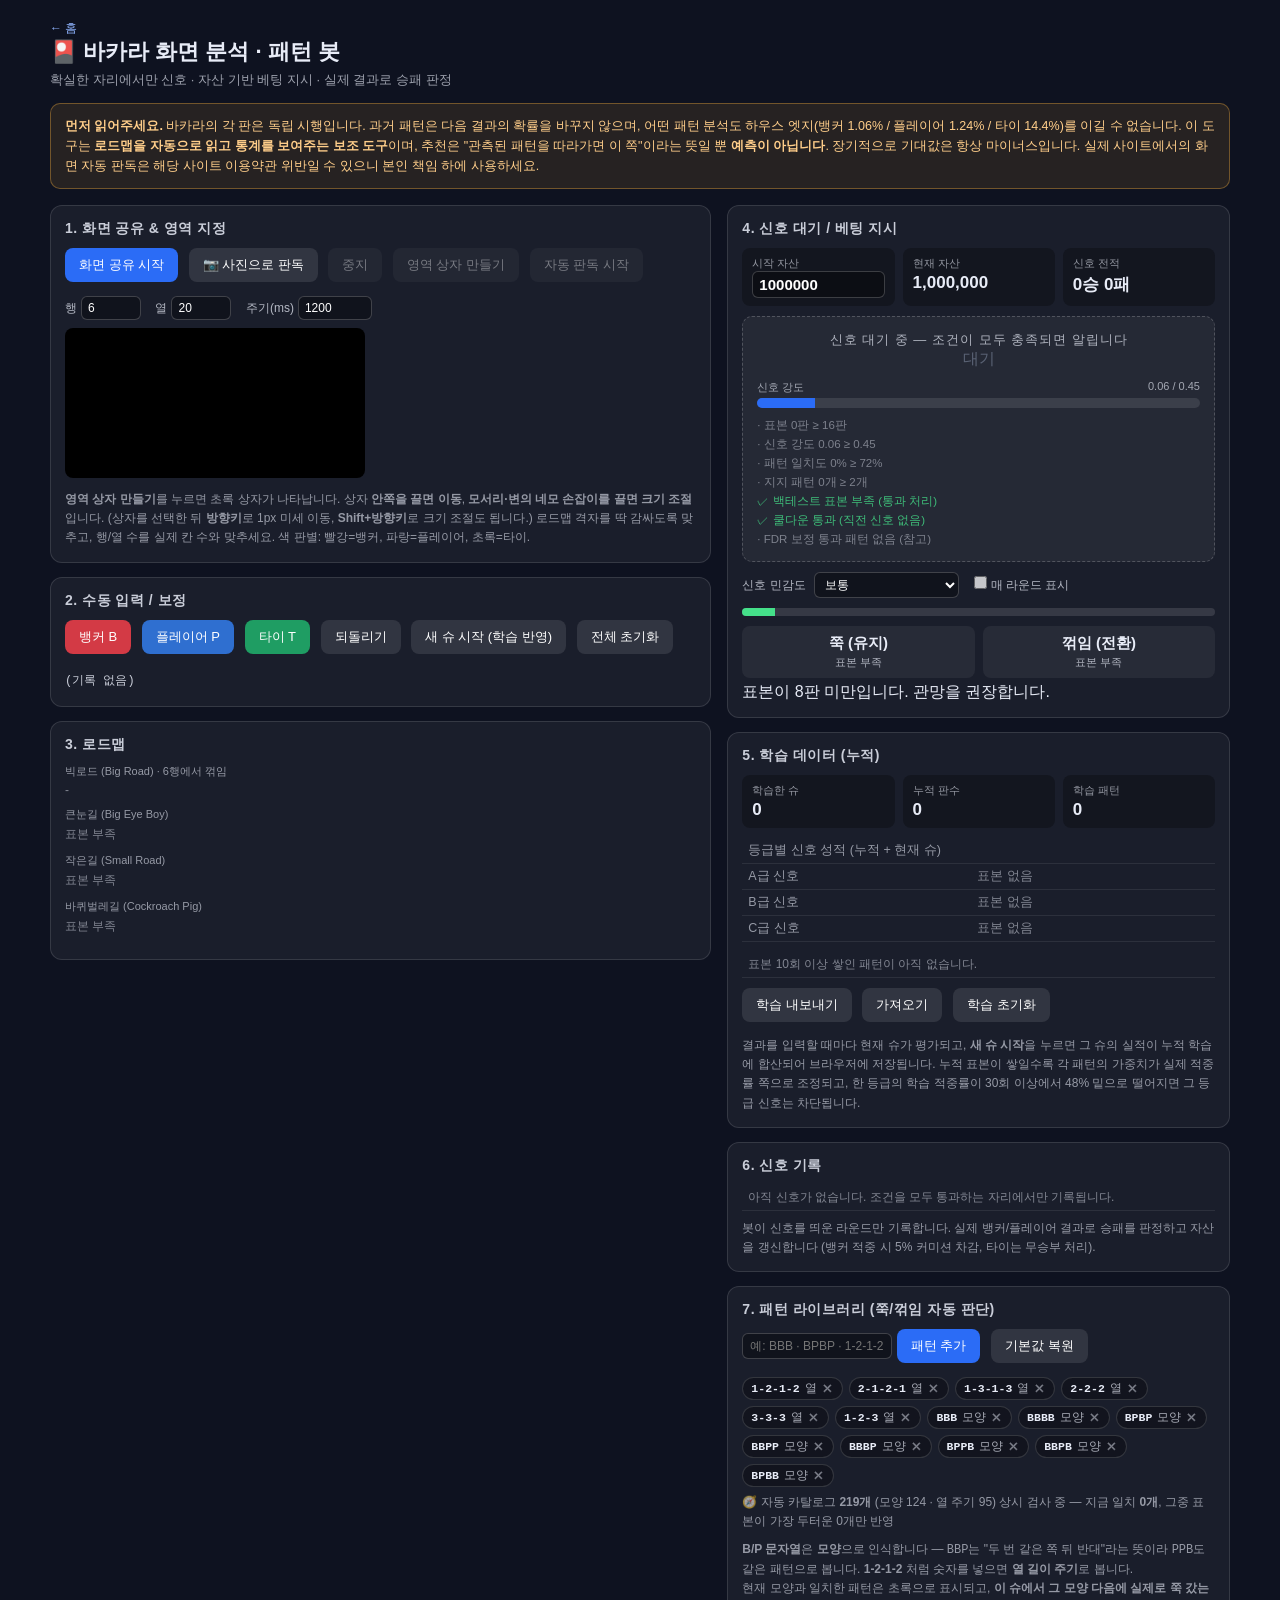
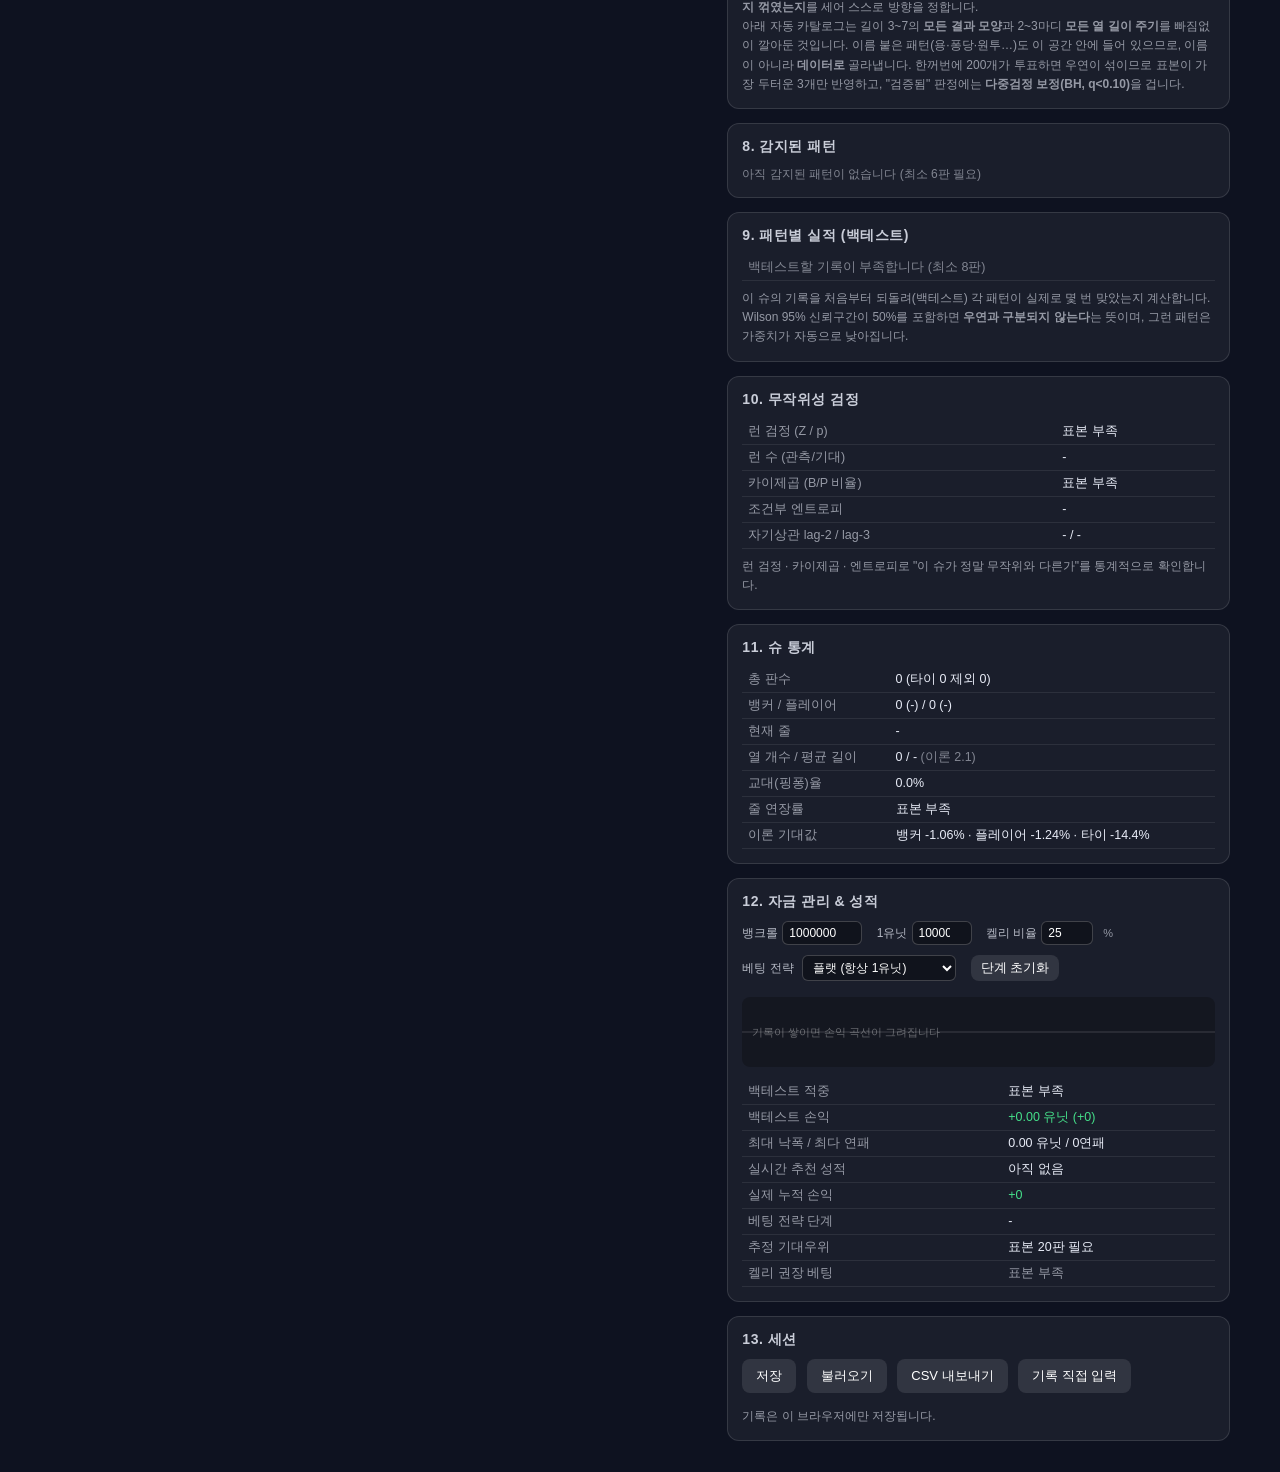
==== commit 1e396493: "Add 6-row grid patterns that read the Big Road's wrap structure The Big Road wraps at 6 rows, so a r" ====
--- a/baccarat-bot.html
+++ b/baccarat-bot.html
@@ -217,7 +217,7 @@
 
       <div class="panel roads">
         <h2>3. 로드맵</h2>
-        <div class="roadlbl">빅로드 (Big Road)</div><div class="road" id="bigRoad"></div>
+        <div class="roadlbl">빅로드 (Big Road) · 6행에서 꺾임</div><div class="road" id="bigRoad"></div>
         <div class="roadlbl">큰눈길 (Big Eye Boy)</div><div class="road" id="beb"></div>
         <div class="roadlbl">작은길 (Small Road)</div><div class="road" id="sr"></div>
         <div class="roadlbl">바퀴벌레길 (Cockroach Pig)</div><div class="road" id="cp"></div>
@@ -801,7 +801,7 @@
       out.push(sh);
     }
   }
-  for (let a = 1; a <= 5; a++) for (let b = 1; b <= 5; b++) if (a !== b) out.push(`${a}-${b}`);
+  for (let a = 1; a <= 6; a++) for (let b = 1; b <= 6; b++) if (a !== b) out.push(`${a}-${b}`);
   for (let a = 1; a <= 4; a++) for (let b = 1; b <= 4; b++) for (let c = 1; c <= 4; c++)
     if (!(a === b && b === c)) out.push(`${a}-${b}-${c}`);
   for (let a = 2; a <= 6; a++) out.push(`${a}-${a}`);
@@ -1098,6 +1098,75 @@
           `큰눈길·작은길·바퀴벌레길이 모두 ${red===3?'빨강(흐름 유지)':'파랑(흐름 전환)'}`);
     else
       add('road2', '파생로드 우세', red>=2?side:OPP(side), 0.12, `파생로드 빨강 ${red}/3 — ${red>=2?'유지':'전환'} 우세`);
+  }
+
+  /* ---------- 6칸 격자 패턴 ----------
+     빅로드는 6행에서 꺾여 옆 열로 넘어간다. 그래서 "플뱅플뱅"도 몇 번째
+     반복인지, 지금 몇 번째 행에 있는지에 따라 이어질 확률이 달라진다.
+     이 구간은 선형 시퀀스가 아니라 격자 구조 자체를 본다. */
+
+  // 같은 높이가 연속된 열이 몇 개나 이어졌는지 (현재 포함)
+  const runOf = (h) => {
+    let k = 0;
+    for (let i = L.length - 1; i >= 0 && L[i] === h; i--) k++;
+    return k;
+  };
+  // 완성된 열에서 높이 h인 열이 연달아 이어진 구간들의 길이 분포
+  const runLens = (h) => {
+    const out = []; let k = 0;
+    for (const v of done){ if (v === h) k++; else { if (k) out.push(k); k = 0; } }
+    if (k) out.push(k);
+    return out;
+  };
+
+  for (const [h, label, cue] of [[1,'핑퐁 연속','1칸 열'], [2,'쌍줄 연속','2칸 열'], [3,'삼줄 연속','3칸 열']]){
+    if (cur !== h) continue;
+    const k = runOf(h);                       // 지금 h칸 열이 k번째
+    if (k < 2) continue;
+    const rs = runLens(h);
+    const ext = rs.filter(v => v >  k).length;   // k보다 길게 이어진 적
+    const end = rs.filter(v => v === k).length;  // 정확히 k에서 끝난 적
+    if (ext + end < 3) continue;
+    const rate = ext/(ext+end);                  // k번째에서 더 이어질 비율
+    // 이어진다 = 이번 열도 h칸에서 끝난다 → fromExpected(h, ...)
+    add('grid:run'+h, `🔳 ${label} ${k}회째`,
+        rate >= 0.5 ? fromExpected(h, cur, side) : (cur >= h ? side : OPP(side)),
+        Math.min(0.28, Math.abs(rate-0.5)*0.5 + (ext+end)*0.012),
+        `${cue}이 ${k}번 연속 — 이 슈에서 ${k}번째까지 간 ${ext+end}회 중 ${ext}회가 더 이어짐 (${pct(rate)})`);
+  }
+
+  // 현재 행 위치 (6칸에서 꺾이므로 7번째부터는 꼬리)
+  const row    = cur > 6 ? 6 : cur;
+  const onTail = cur > 6;
+  if (cur >= 2){
+    const reach = done.filter(l => Math.min(l,6) >= row).length;
+    const stop  = done.filter(l => Math.min(l,6) === row).length;
+    if (reach >= 3){
+      const brk = stop/reach;
+      add('grid:row'+row, `🔳 ${row}행 도달${onTail ? ' (꼬리 진행)' : ''}`,
+          brk > 0.5 ? OPP(side) : side,
+          Math.min(0.24, Math.abs(brk-0.5)*0.45 + reach*0.01),
+          `이 슈에서 ${row}행까지 간 열 ${reach}개 중 ${stop}개가 그 행에서 끊김 (${pct(brk)})` +
+          (onTail ? ' · 6칸을 넘겨 가로로 뻗는 중' : ''));
+    }
+  }
+
+  // 최근 두 열의 높이 실루엣 (6칸 기준) → 다음 열 높이 분포
+  if (done.length >= 3){
+    const cap = v => Math.min(v, 6);
+    const key = `${cap(done[done.length-2])}-${cap(done[done.length-1])}`;
+    const nxt = new Map();
+    for (let i = 0; i + 2 < done.length; i++){
+      if (`${cap(done[i])}-${cap(done[i+1])}` !== key) continue;
+      const v = cap(done[i+2]);
+      nxt.set(v, (nxt.get(v) || 0) + 1);
+    }
+    let tot = 0, best = null, bestC = 0;
+    for (const [v,c] of nxt){ tot += c; if (c > bestC){ bestC = c; best = v; } }
+    if (tot >= 3 && best != null)
+      add('grid:silh', `🔳 열 실루엣 ${key}`, fromExpected(best, cur, side),
+          Math.min(0.24, bestC/tot*0.22 + tot*0.012),
+          `높이 ${key} 뒤에 온 열 ${tot}개 중 ${bestC}개가 ${best}칸 — 이번 열 예상 ${best}칸 (현재 ${cur}칸)`);
   }
 
   libraryDetect(hist, nz, done, cur, side, add);
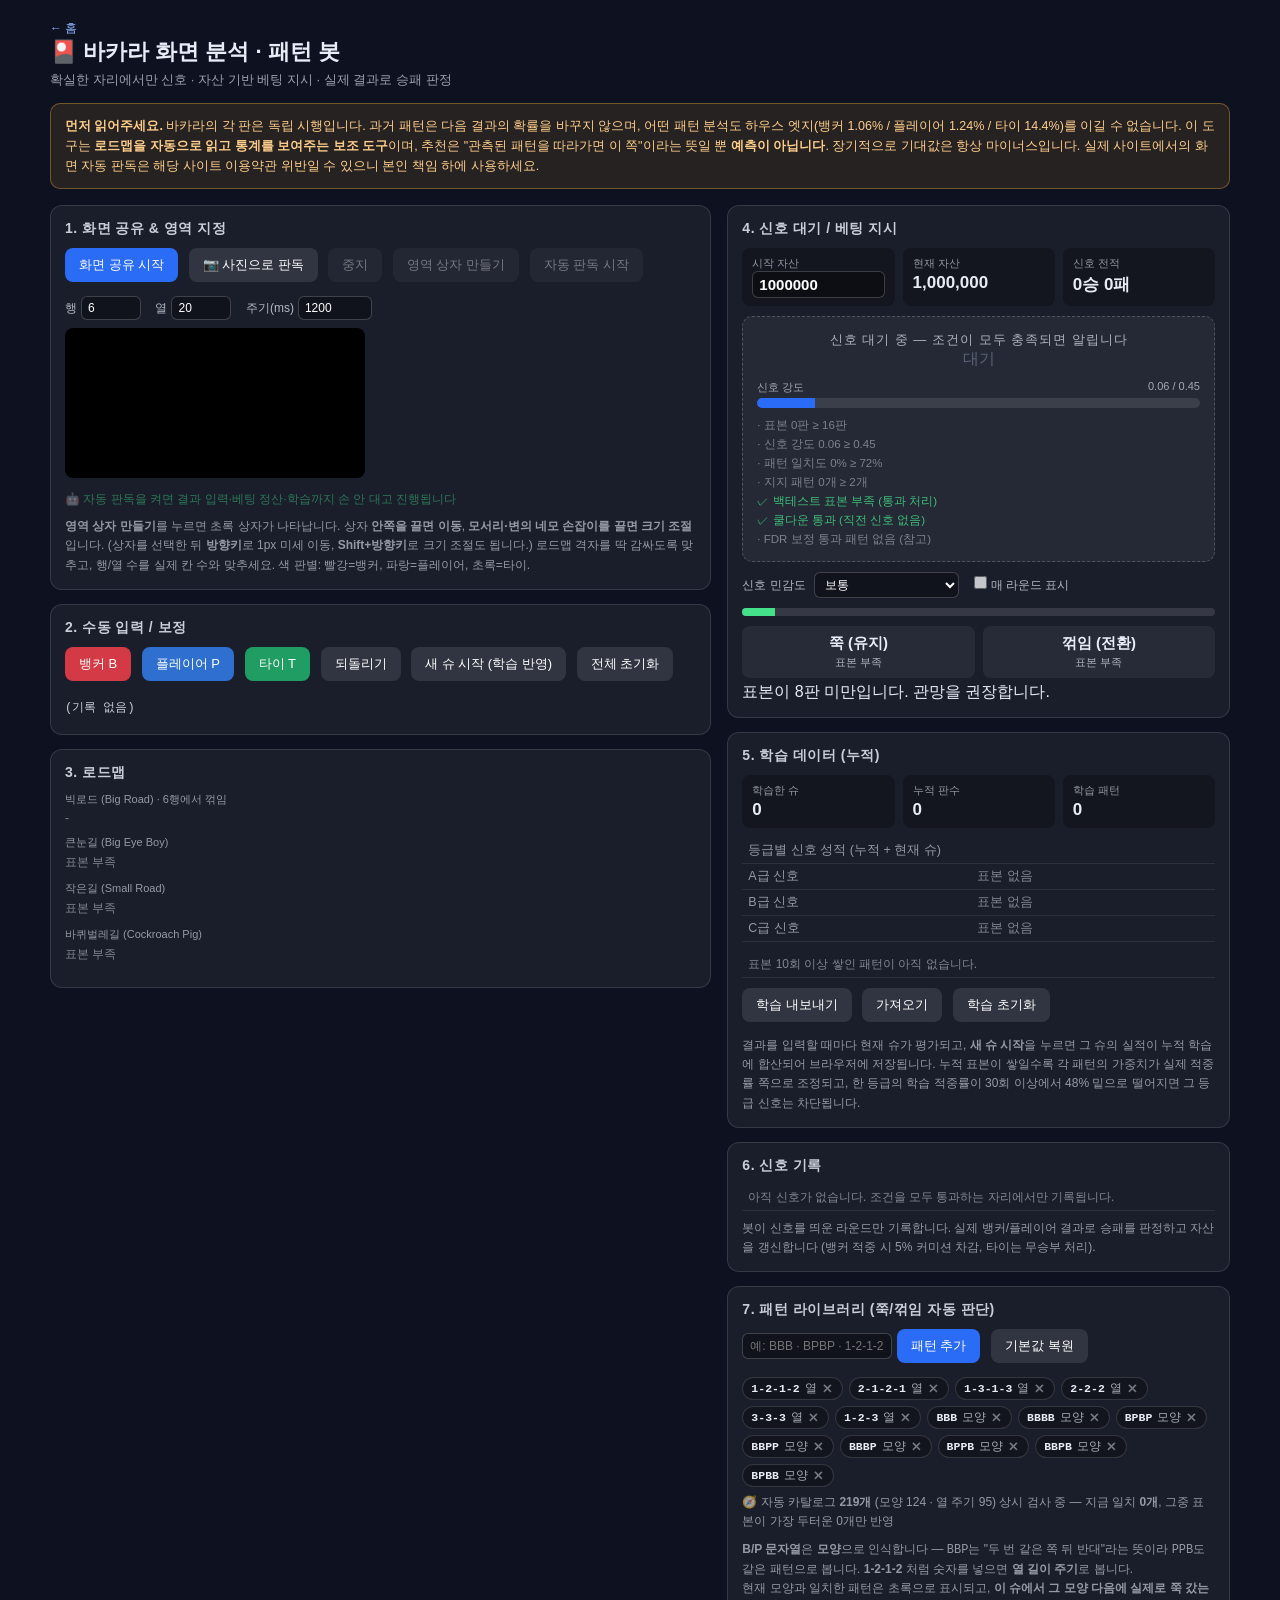
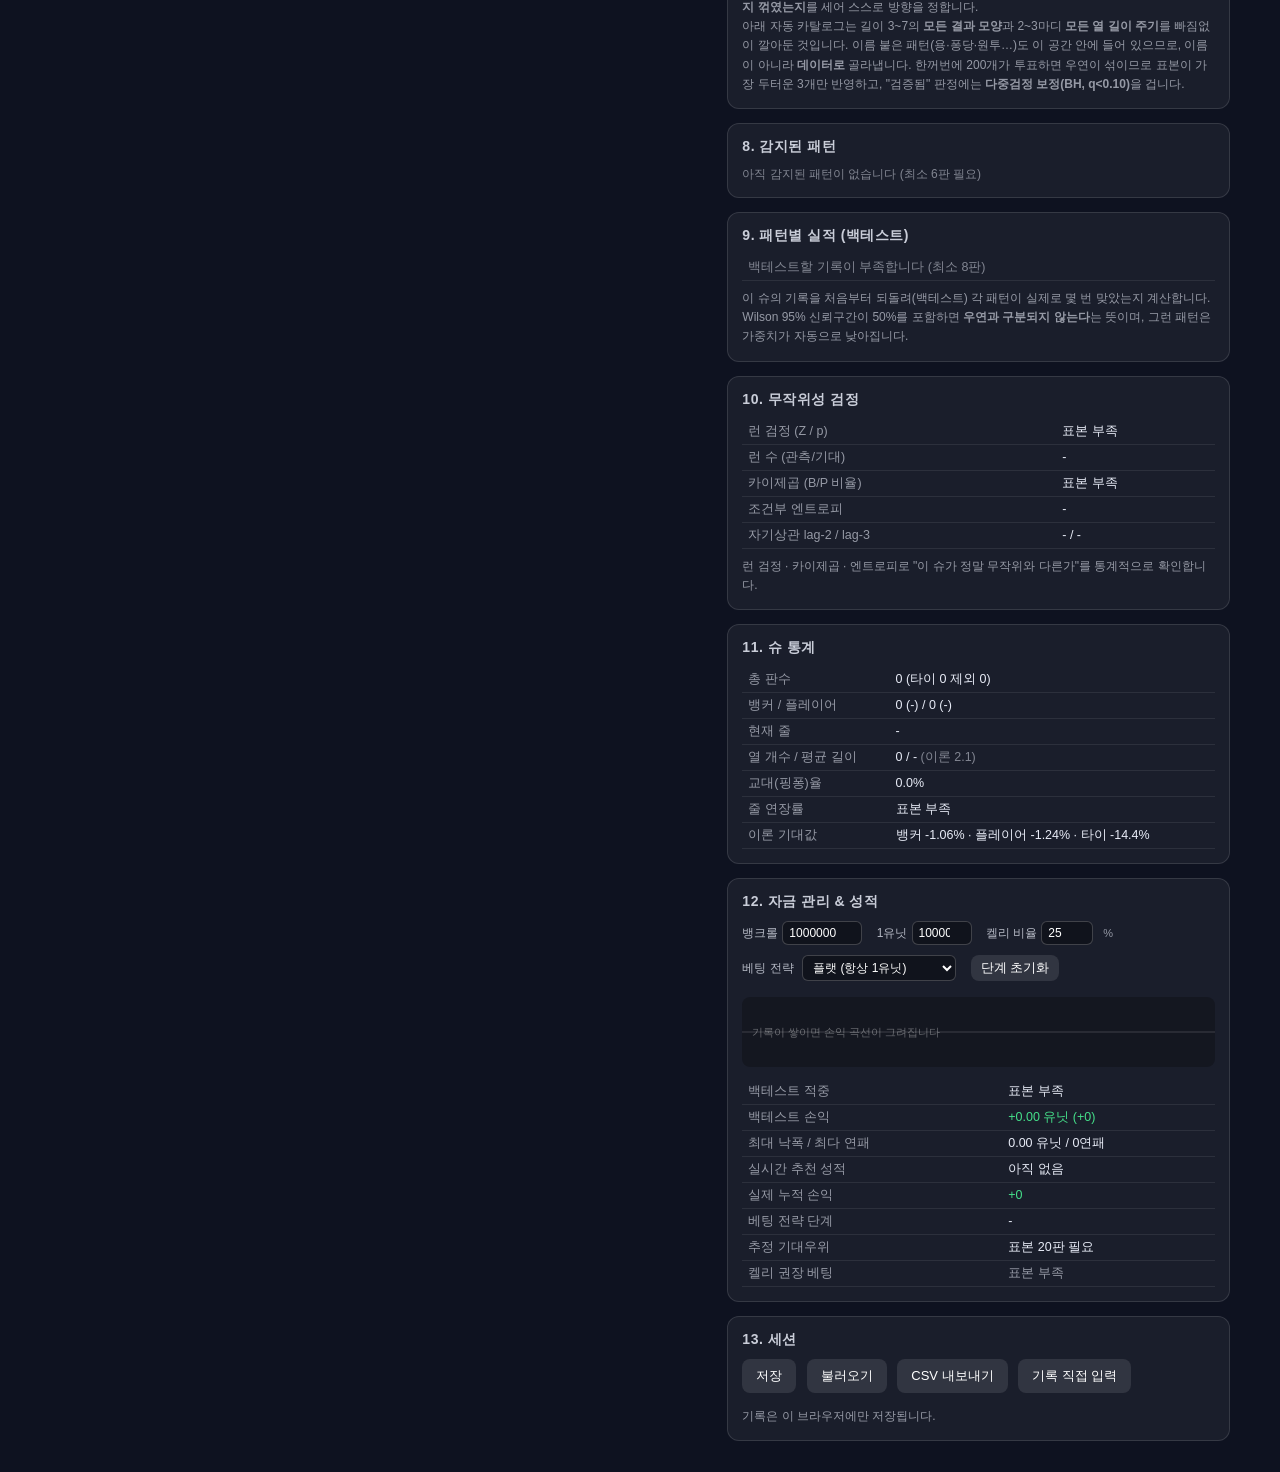
==== commit e85e031a: "Settle bets automatically from screen reading, hands-free Auto-scan assigned the read sequence strai" ====
--- a/baccarat-bot.html
+++ b/baccarat-bot.html
@@ -194,6 +194,7 @@
             <div class="h sw" data-d="sw"></div><div class="h w" data-d="w"></div>
           </div>
         </div>
+        <div class="hint" id="autoMsg" style="color:#45e08a;opacity:.45">🤖 자동 판독을 켜면 결과 입력·베팅 정산·학습까지 손 안 대고 진행됩니다</div>
         <div class="hint" id="shareHint" style="color:#ffce8a"></div>
         <div class="hint">
           <b>영역 상자 만들기</b>를 누르면 초록 상자가 나타납니다.
@@ -607,9 +608,33 @@
   const key = seq.join('');
   // 같은 판독이 2회 연속 나올 때만 확정 (프레임 노이즈 방지)
   if (key === S.lastRead) { S.stableCount++; } else { S.lastRead = key; S.stableCount = 1; }
-  if (S.stableCount === 2 && seq.length && key !== S.history.join('')) {
-    if (seq.length >= S.history.length) { S.history = seq; render(); }
-  }
+  if (S.stableCount !== 2 || !seq.length) return;
+
+  const curKey = S.history.join('');
+  if (key === curKey) return;
+
+  if (key.startsWith(curKey)){
+    const fresh = seq.slice(S.history.length);
+    // 처음 붙었을 때 이미 쌓여 있던 판은 "우리가 건 베팅"이 아니므로 정산 없이 싣는다
+    if (fresh.length > 3){ S.history = seq; S.sig.pending = null; render(); autoNote(`기존 ${seq.length}판을 불러왔습니다`); }
+    else {
+      // 새로 나온 결과만 정식 입력 경로로 → 베팅 정산·자산·학습까지 자동 반영
+      for (const v of fresh) addResult(v);
+      autoNote(`새 결과 ${fresh.map(x => x === 'B' ? '뱅커' : x === 'P' ? '플레이어' : '타이').join(', ')} 자동 반영`);
+    }
+  } else if (seq.length >= S.history.length){
+    S.history = seq; S.sig.pending = null; render();   // 판독이 어긋나면 통째로 교체
+    autoNote('판독이 달라져 기록을 다시 맞췄습니다');
+  }
+}
+
+function autoNote(t){
+  const el = document.getElementById('autoMsg');
+  if (!el) return;
+  el.textContent = `🤖 ${new Date().toLocaleTimeString()} · ${t}`;
+  el.style.opacity = 1;
+  clearTimeout(autoNote.t);
+  autoNote.t = setTimeout(() => el.style.opacity = .45, 4000);
 }
 
 // 셀 중앙부를 샘플링해 색 분류
@@ -668,7 +693,8 @@
   /* 봇이 신호를 띄운 라운드만 승패 판정 — 실제 뱅커/플레이어 결과로 */
   const sp = S.sig.pending;
   if (sp){
-    const rec = {idx:sp.idx, grade:sp.grade, pick:sp.pick, amt:sp.amt, actual:v, res:null, delta:0};
+    const rec = {idx:sp.idx, grade:sp.grade, kind:sp.kind || 'signal',
+                 pick:sp.pick, amt:sp.amt, actual:v, res:null, delta:0};
     if (v === 'T') rec.res = 'tie';                                   // 타이는 베팅 반환
     else if (v === sp.pick){ rec.res = 'win';  rec.delta =  Math.round(sp.amt * (v === 'B' ? 0.95 : 1)); }
     else                   { rec.res = 'lose'; rec.delta = -sp.amt; }
@@ -1206,6 +1232,7 @@
     L.n += st.n; L.hit += st.hit; L.name = st.name;
   }
   for (const g of S.sig.log){
+    if (g.kind === 'always') continue;
     if (g.res !== 'win' && g.res !== 'lose') continue;
     const G = S.learn.grades[g.grade] = S.learn.grades[g.grade] || {n:0, hit:0};
     G.n++; if (g.res === 'win') G.hit++;
@@ -1232,7 +1259,8 @@
 
 function gradeStat(grade){
   const G = S.learn.grades[grade] || {n:0, hit:0};
-  const cur = S.sig.log.filter(x => x.grade === grade && (x.res === 'win' || x.res === 'lose'));
+  const cur = S.sig.log.filter(x => x.kind !== 'always' && x.grade === grade &&
+                                    (x.res === 'win' || x.res === 'lose'));
   return {n: G.n + cur.length, hit: G.hit + cur.filter(x => x.res === 'win').length};
 }
 
@@ -1448,12 +1476,15 @@
   document.getElementById('betNote').innerHTML =
     bet.note + `<br>자산 ${capital().toLocaleString()} · 1유닛 ${Math.max(1,Math.round(capital()*0.01)).toLocaleString()} (자산의 1%)`;
 
-  // 신호가 난 라운드만 승패 판정 대상으로 등록
-  if (sg.fire && a.pick !== 'SKIP'){
+  // 베팅 금액을 띄운 라운드는 모두 승패 판정 대상 (신호 / 매 라운드 표시 공통)
+  if (show && a.pick !== 'SKIP' && bet.amt > 0){
     S.sig.pending = {idx:hist.length, pick:a.pick, amt:bet.amt, grade:sg.grade,
+                     kind: sg.fire ? 'signal' : 'always',
                      score:a.score, agree:sg.agree, cap:capital()};
     S.pendingRec = a.pick; S.pendingBet = bet.amt;
-    if (S.sig.lastIdx !== hist.length){ S.sig.lastIdx = hist.length; notifySignal(sg, a.pick, bet.amt); }
+    if (sg.fire && S.sig.lastIdx !== hist.length){
+      S.sig.lastIdx = hist.length; notifySignal(sg, a.pick, bet.amt);
+    }
   } else {
     S.sig.pending = null; S.pendingRec = null; S.pendingBet = 0;
   }
@@ -1760,7 +1791,8 @@
   const t = S.sig.log.filter(l => l.res === 'tie').length;
   const diff = now - start;
 
-  document.getElementById('capNow').textContent = now.toLocaleString();
+  document.getElementById('capNow').innerHTML = now.toLocaleString() +
+    (diff ? `<span style="font-size:11px;opacity:.8"> (${diff > 0 ? '+' : ''}${diff.toLocaleString()})</span>` : '');
   document.getElementById('capNow').style.color = diff > 0 ? '#45e08a' : diff < 0 ? '#ff7b85' : '#e8ecf7';
   document.getElementById('capRec').textContent =
     `${w}승 ${l}패` + (t ? ` ${t}무` : '') + (w+l ? ` (${(w/(w+l)*100).toFixed(0)}%)` : '');
@@ -1771,10 +1803,10 @@
 
   const rows = S.sig.log.slice().reverse().slice(0, 30).map(x => `
     <tr>
-      <td>${x.idx}판</td>
-      <td><b>${x.grade}</b></td>
-      <td style="color:${x.pick === 'B' ? '#ff7b85' : '#79aaff'}">${x.pick === 'B' ? '뱅커' : '플레이어'}</td>
-      <td>${x.amt.toLocaleString()}</td>
+      <td>${x.idx != null ? x.idx + '판' : '-'}</td>
+      <td>${x.kind === 'always' ? '<span style="opacity:.5">일반</span>' : `<b>${x.grade}</b>`}</td>
+      <td style="color:${x.pick === 'B' ? '#ff7b85' : '#79aaff'}">${x.pick === 'B' ? '뱅커' : x.pick === 'P' ? '플레이어' : '-'}</td>
+      <td>${(x.amt || 0).toLocaleString()}</td>
       <td>${x.actual ? (x.actual === 'B' ? '뱅커' : x.actual === 'P' ? '플레이어' : '타이') : '대기'}</td>
       <td style="color:${x.res === 'win' ? '#45e08a' : x.res === 'lose' ? '#ff7b85' : '#aab'}">
         ${x.res === 'win' ? '적중' : x.res === 'lose' ? '실패' : x.res === 'tie' ? '무승부' : '-'}</td>
@@ -1939,7 +1971,12 @@
 }
 
 ['strat','sens','always'].forEach(id => document.getElementById(id).addEventListener('change', render));
-document.getElementById('capital').addEventListener('input', () => { if (!S.sig.log.length) S.capNow = null; render(); });
+// 시작 자산을 바꾸면 지금까지의 증감을 그대로 얹어 현재 자산을 다시 계산한다
+document.getElementById('capital').addEventListener('input', () => {
+  const delta = S.sig.log.reduce((t, x) => t + (x.delta || 0), 0);
+  S.capNow = S.sig.log.length ? capStart() + delta : null;
+  render();
+});
 if (window.Notification && Notification.permission === 'default')
   document.getElementById('sigBox').addEventListener('click', () => Notification.requestPermission(), {once:true});
 document.getElementById('kelly').addEventListener('input', () => render());
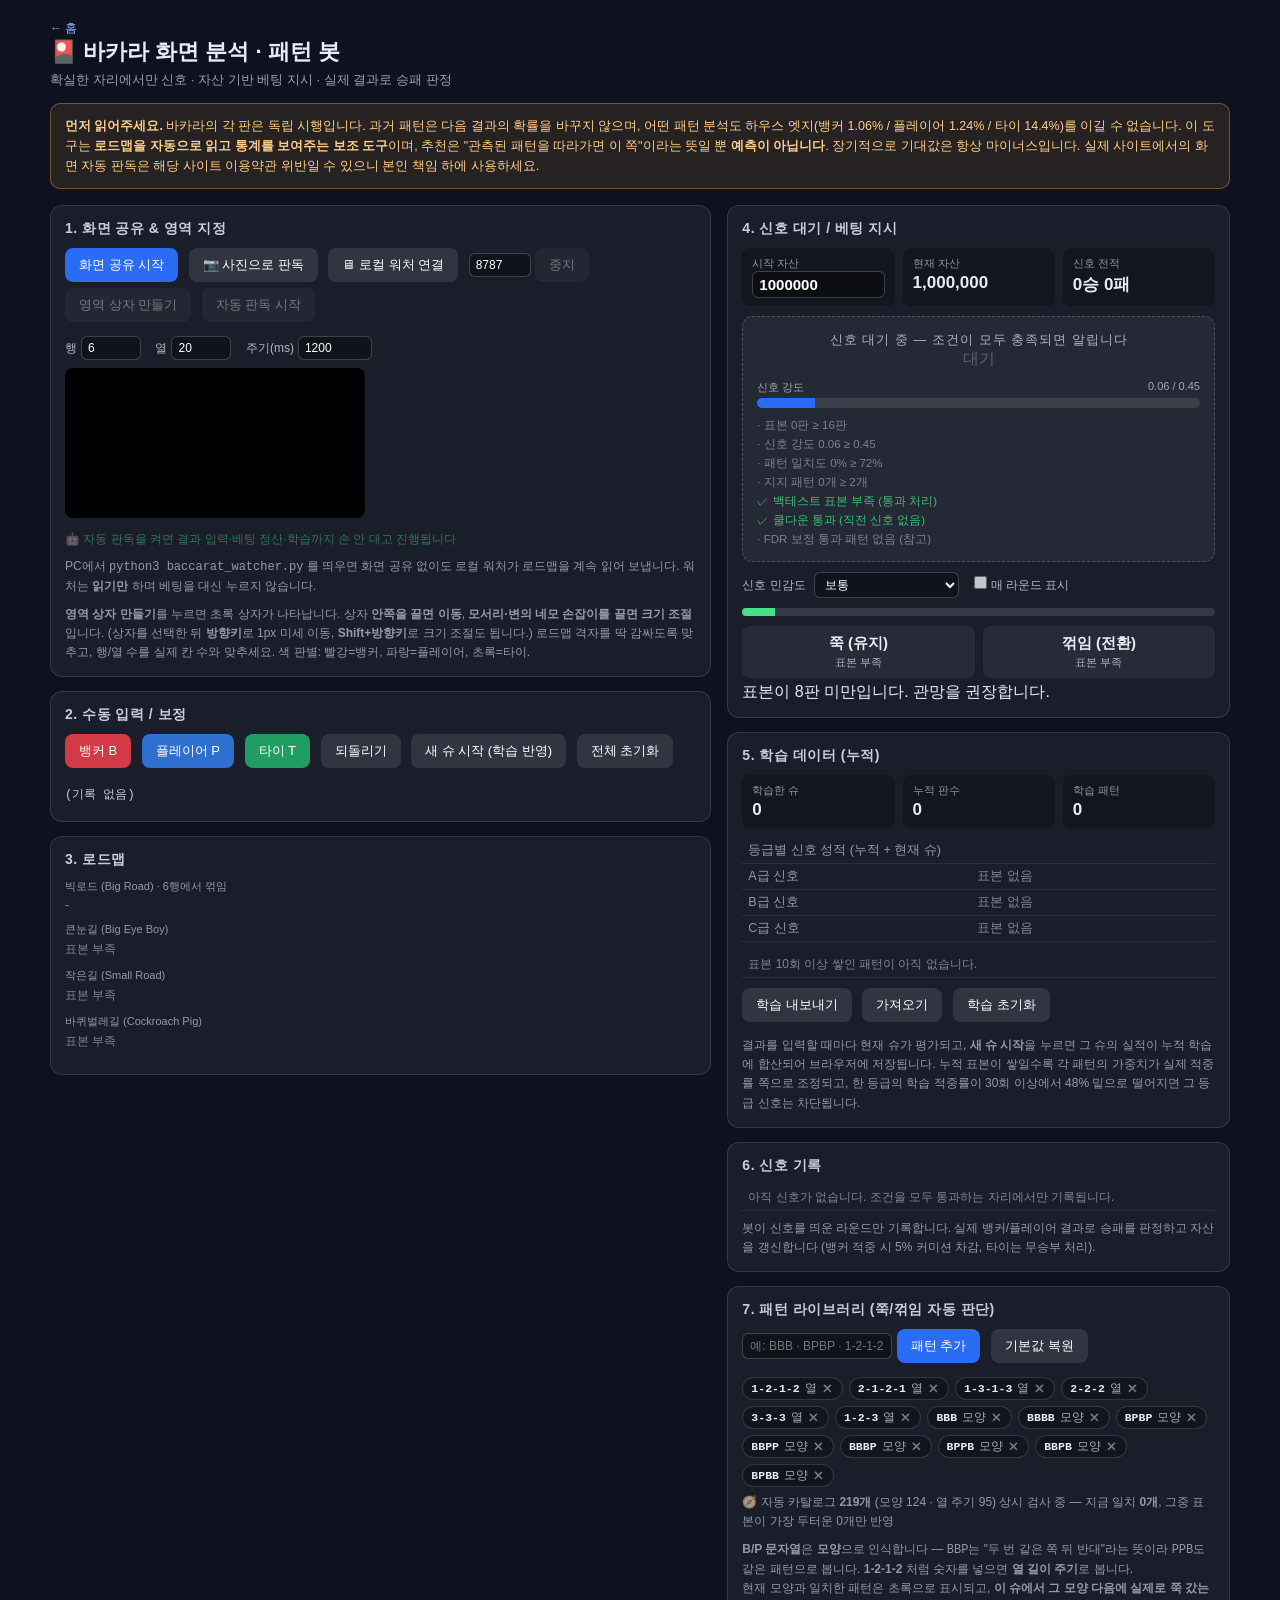
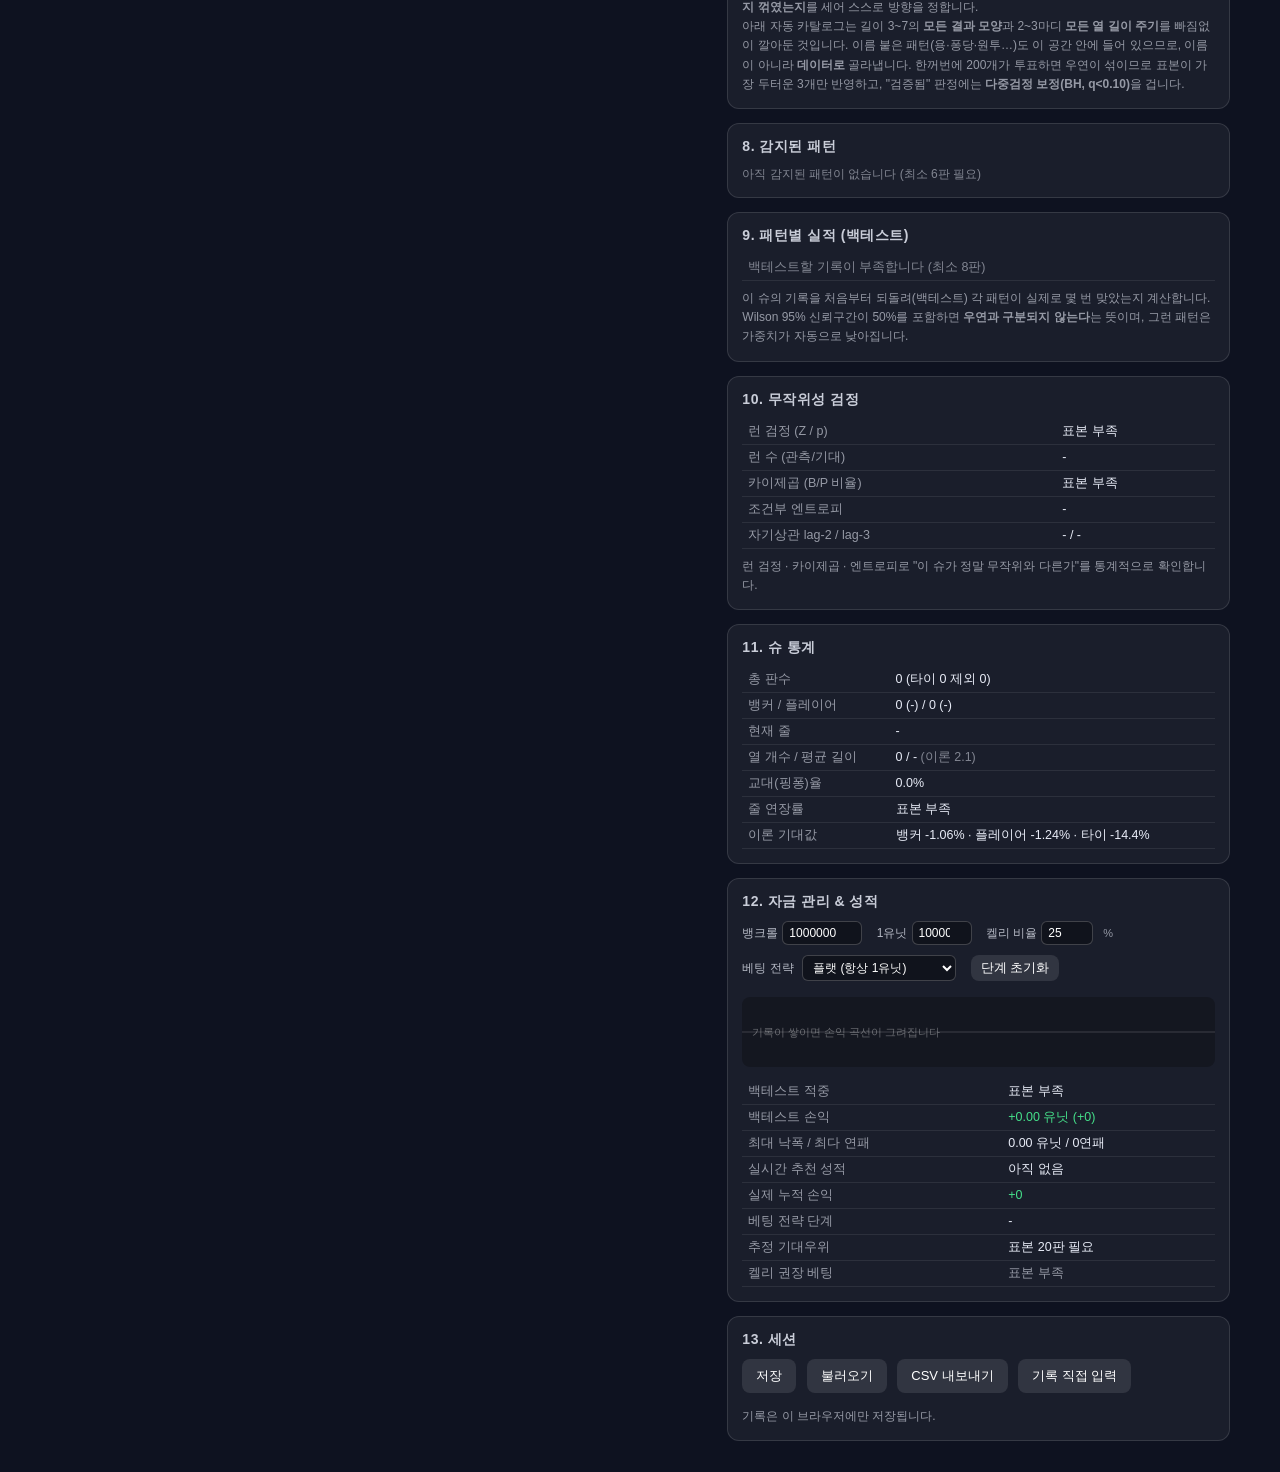
==== commit d1b0b98b: "Add a read-only desktop watcher that feeds the bot baccarat_watcher.py captures a screen region, rea" ====
--- a/baccarat-bot.html
+++ b/baccarat-bot.html
@@ -173,6 +173,9 @@
         <h2>1. 화면 공유 & 영역 지정</h2>
         <button id="btnShare">화면 공유 시작</button>
         <button id="btnPhoto" class="ghost">📷 사진으로 판독</button>
+        <button id="btnWatch" class="ghost" onclick="toggleWatcher()">🖥 로컬 워처 연결</button>
+        <input id="watchPort" value="8787" style="width:62px;background:rgba(0,0,0,.35);color:#fff;
+          border:1px solid rgba(255,255,255,.2);border-radius:6px;padding:4px 6px;font-size:12px">
         <input type="file" id="fileIn" accept="image/*" style="display:none">
         <button id="btnStop" class="ghost" disabled>중지</button>
         <button id="btnBox" class="ghost" disabled>영역 상자 만들기</button>
@@ -195,6 +198,8 @@
           </div>
         </div>
         <div class="hint" id="autoMsg" style="color:#45e08a;opacity:.45">🤖 자동 판독을 켜면 결과 입력·베팅 정산·학습까지 손 안 대고 진행됩니다</div>
+        <div class="hint">PC에서 <code>python3 baccarat_watcher.py</code> 를 띄우면 화면 공유 없이도
+          로컬 워처가 로드맵을 계속 읽어 보냅니다. 워처는 <b>읽기만</b> 하며 베팅을 대신 누르지 않습니다.</div>
         <div class="hint" id="shareHint" style="color:#ffce8a"></div>
         <div class="hint">
           <b>영역 상자 만들기</b>를 누르면 초록 상자가 나타납니다.
@@ -396,6 +401,7 @@
   bet: {step:0, idx:0}, // 진행형 베팅 전략 단계
   src: 'video',         // 'video' = 화면 공유, 'img' = 사진
   sig: {log:[], pending:null, lastIdx:-99},  // 신호 기록 / 대기 중인 신호
+  watchTimer: null, watchSeen: -1,           // 로컬 워처 폴링
   capNow: null,         // 현재 자산 (신호 결과로 갱신)
   learn: {shoes:0, hands:0, patterns:{}, grades:{}, updated:null},  // 슈를 넘어 누적되는 학습 데이터
   perf: {n:0, hit:0, pnl:0}
@@ -609,23 +615,32 @@
   // 같은 판독이 2회 연속 나올 때만 확정 (프레임 노이즈 방지)
   if (key === S.lastRead) { S.stableCount++; } else { S.lastRead = key; S.stableCount = 1; }
   if (S.stableCount !== 2 || !seq.length) return;
-
+  ingestSequence(seq);
+}
+
+/* 판독된 결과 시퀀스를 기록에 반영한다 (화면 판독 · 로컬 워처 공용) */
+function ingestSequence(seq){
+  const key = seq.join ? seq.join('') : String(seq);
+  const arr = key.split('');
   const curKey = S.history.join('');
-  if (key === curKey) return;
+  if (key === curKey) return false;
 
   if (key.startsWith(curKey)){
-    const fresh = seq.slice(S.history.length);
+    const fresh = arr.slice(S.history.length);
     // 처음 붙었을 때 이미 쌓여 있던 판은 "우리가 건 베팅"이 아니므로 정산 없이 싣는다
-    if (fresh.length > 3){ S.history = seq; S.sig.pending = null; render(); autoNote(`기존 ${seq.length}판을 불러왔습니다`); }
-    else {
+    if (fresh.length > 3){
+      S.history = arr; S.sig.pending = null; render();
+      autoNote(`기존 ${arr.length}판을 불러왔습니다`);
+    } else {
       // 새로 나온 결과만 정식 입력 경로로 → 베팅 정산·자산·학습까지 자동 반영
       for (const v of fresh) addResult(v);
       autoNote(`새 결과 ${fresh.map(x => x === 'B' ? '뱅커' : x === 'P' ? '플레이어' : '타이').join(', ')} 자동 반영`);
     }
-  } else if (seq.length >= S.history.length){
-    S.history = seq; S.sig.pending = null; render();   // 판독이 어긋나면 통째로 교체
+  } else if (arr.length >= S.history.length){
+    S.history = arr; S.sig.pending = null; render();
     autoNote('판독이 달라져 기록을 다시 맞췄습니다');
-  }
+  } else return false;
+  return true;
 }
 
 function autoNote(t){
@@ -1930,6 +1945,49 @@
   }).join('') || '<span style="font-size:12px;opacity:.5">등록된 패턴이 없습니다.</span>';
 }
 
+
+/* ---------------- 로컬 워처 연결 (baccarat_watcher.py) ---------------- */
+function watcherUrl(){
+  const v = (document.getElementById('watchPort').value || '8787').trim();
+  return /^https?:\/\//.test(v) ? v.replace(/\/$/,'') : `http://localhost:${v}`;
+}
+
+async function toggleWatcher(){
+  const btn = document.getElementById('btnWatch');
+  if (S.watchTimer){
+    clearInterval(S.watchTimer); S.watchTimer = null;
+    btn.textContent = '🖥 로컬 워처 연결'; btn.classList.add('ghost');
+    autoNote('로컬 워처 연결을 끊었습니다');
+    return;
+  }
+  try {
+    const r = await fetch(watcherUrl() + '/state', {cache:'no-store'});
+    if (!r.ok) throw new Error('HTTP ' + r.status);
+    await r.json();
+  } catch(e){
+    alert('로컬 워처에 연결하지 못했습니다.\n\n' +
+          'PC에서 먼저 실행하세요:\n  python3 baccarat_watcher.py\n\n' + e.message);
+    return;
+  }
+  btn.textContent = '🖥 워처 연결 중 (끊기)'; btn.classList.remove('ghost');
+  S.watchSeen = -1;
+  S.watchTimer = setInterval(pollWatcher, 1000);
+  pollWatcher();
+}
+
+async function pollWatcher(){
+  try {
+    const r = await fetch(watcherUrl() + '/state', {cache:'no-store'});
+    const d = await r.json();
+    if (d.error) { autoNote('워처 판독 오류: ' + d.error); return; }
+    if (!d.results || d.updated === S.watchSeen) return;
+    S.watchSeen = d.updated;
+    ingestSequence(d.results.split(''));
+  } catch(e){
+    autoNote('워처 응답 없음 — 연결을 확인하세요');
+  }
+}
+
 /* ---------------- 세션 저장 / 내보내기 ---------------- */
 const msg = t => document.getElementById('sessMsg').textContent = t;
 
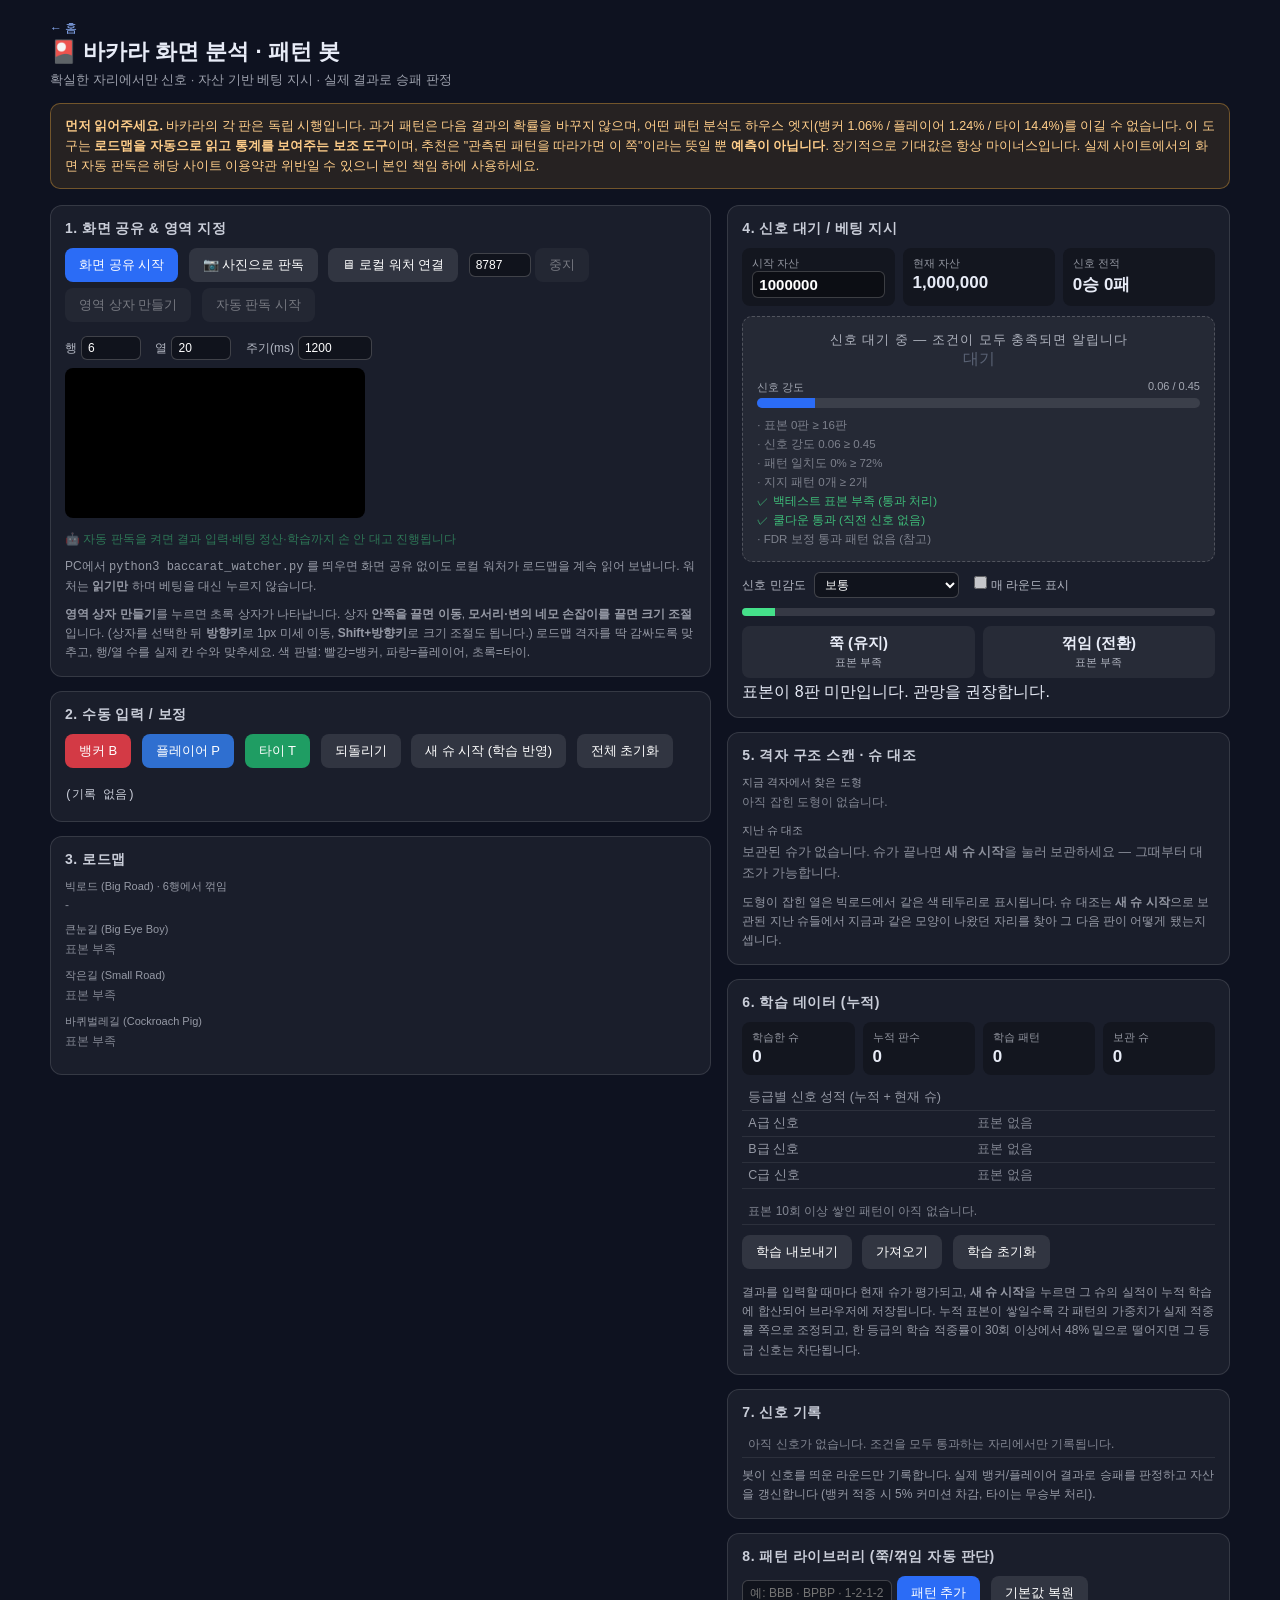
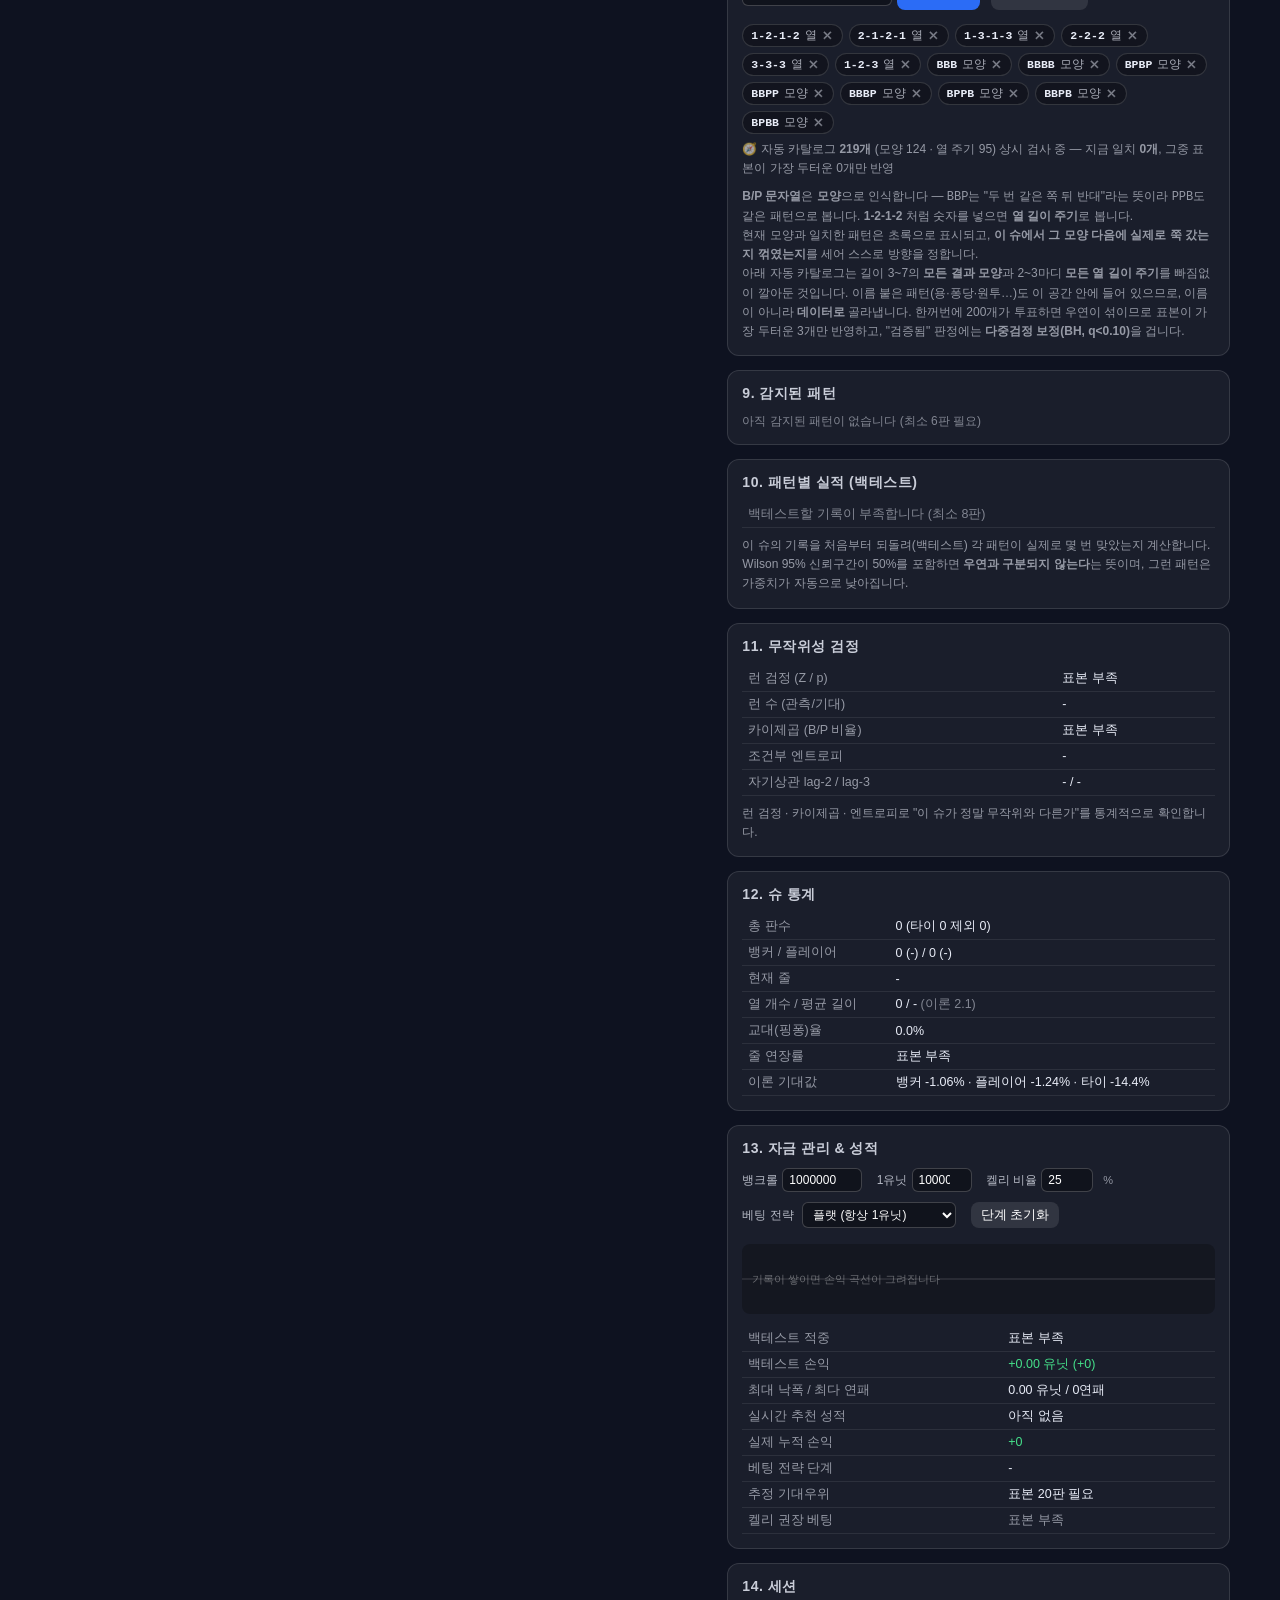
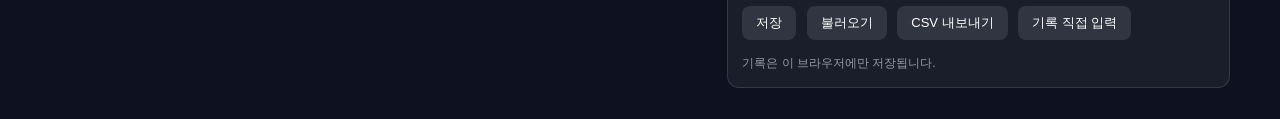
==== commit c0b3047c: "Add grid structure scanning and past-shoe matching Grid scan: the whole 6-row board is now swept for" ====
--- a/baccarat-bot.html
+++ b/baccarat-bot.html
@@ -277,11 +277,23 @@
       </div>
 
       <div class="panel">
-        <h2>5. 학습 데이터 (누적)</h2>
+        <h2>5. 격자 구조 스캔 · 슈 대조</h2>
+        <div class="roadlbl">지금 격자에서 찾은 도형</div>
+        <div class="plist" id="structList"></div>
+        <div class="roadlbl" style="margin-top:12px">지난 슈 대조</div>
+        <div id="archBox" style="font-size:12.5px;line-height:1.7"></div>
+        <div class="hint">도형이 잡힌 열은 빅로드에서 같은 색 테두리로 표시됩니다.
+          슈 대조는 <b>새 슈 시작</b>으로 보관된 지난 슈들에서 지금과 같은 모양이 나왔던 자리를 찾아
+          그 다음 판이 어떻게 됐는지 셉니다.</div>
+      </div>
+
+      <div class="panel">
+        <h2>6. 학습 데이터 (누적)</h2>
         <div class="cap">
           <div class="box"><div class="k">학습한 슈</div><div class="vv" id="lnShoe">0</div></div>
           <div class="box"><div class="k">누적 판수</div><div class="vv" id="lnHand">0</div></div>
           <div class="box"><div class="k">학습 패턴</div><div class="vv" id="lnPat">0</div></div>
+          <div class="box"><div class="k">보관 슈</div><div class="vv" id="lnArch">0</div></div>
         </div>
         <table id="lnGrade"><tbody></tbody></table>
         <table id="lnTable" style="margin-top:10px"><tbody></tbody></table>
@@ -296,14 +308,14 @@
       </div>
 
       <div class="panel">
-        <h2>6. 신호 기록</h2>
+        <h2>7. 신호 기록</h2>
         <table id="sigLog"><tbody></tbody></table>
         <div class="hint">봇이 신호를 띄운 라운드만 기록합니다. 실제 뱅커/플레이어 결과로 승패를 판정하고
           자산을 갱신합니다 (뱅커 적중 시 5% 커미션 차감, 타이는 무승부 처리).</div>
       </div>
 
       <div class="panel">
-        <h2>7. 패턴 라이브러리 (쭉/꺾임 자동 판단)</h2>
+        <h2>8. 패턴 라이브러리 (쭉/꺾임 자동 판단)</h2>
         <input id="patIn" placeholder="예: BBB · BPBP · 1-2-1-2" style="width:150px;background:rgba(0,0,0,.35);
           color:#fff;border:1px solid rgba(255,255,255,.2);border-radius:6px;padding:5px 7px;font-size:12px">
         <button onclick="addPattern()">패턴 추가</button>
@@ -323,30 +335,30 @@
       </div>
 
       <div class="panel">
-        <h2>8. 감지된 패턴</h2>
+        <h2>9. 감지된 패턴</h2>
         <div class="plist" id="plist"></div>
       </div>
 
       <div class="panel">
-        <h2>9. 패턴별 실적 (백테스트)</h2>
+        <h2>10. 패턴별 실적 (백테스트)</h2>
         <table id="ptable"><tbody></tbody></table>
         <div class="hint">이 슈의 기록을 처음부터 되돌려(백테스트) 각 패턴이 실제로 몇 번 맞았는지 계산합니다.
           Wilson 95% 신뢰구간이 50%를 포함하면 <b>우연과 구분되지 않는다</b>는 뜻이며, 그런 패턴은 가중치가 자동으로 낮아집니다.</div>
       </div>
 
       <div class="panel">
-        <h2>10. 무작위성 검정</h2>
+        <h2>11. 무작위성 검정</h2>
         <table id="rand"><tbody></tbody></table>
         <div class="hint">런 검정 · 카이제곱 · 엔트로피로 "이 슈가 정말 무작위와 다른가"를 통계적으로 확인합니다.</div>
       </div>
 
       <div class="panel">
-        <h2>11. 슈 통계</h2>
+        <h2>12. 슈 통계</h2>
         <table id="stats"><tbody></tbody></table>
       </div>
 
       <div class="panel">
-        <h2>12. 자금 관리 & 성적</h2>
+        <h2>13. 자금 관리 & 성적</h2>
         <div style="margin-bottom:10px">
           <label>뱅크롤</label><input type="number" id="bank" value="1000" min="1" style="width:80px" readonly
             title="패널 4의 현재 자산을 따릅니다">
@@ -370,7 +382,7 @@
       </div>
 
       <div class="panel">
-        <h2>13. 세션</h2>
+        <h2>14. 세션</h2>
         <button class="ghost" onclick="saveSession()">저장</button>
         <button class="ghost" onclick="loadSession()">불러오기</button>
         <button class="ghost" onclick="exportCSV()">CSV 내보내기</button>
@@ -404,6 +416,8 @@
   watchTimer: null, watchSeen: -1,           // 로컬 워처 폴링
   capNow: null,         // 현재 자산 (신호 결과로 갱신)
   learn: {shoes:0, hands:0, patterns:{}, grades:{}, updated:null},  // 슈를 넘어 누적되는 학습 데이터
+  archive: [],          // 지난 슈 원본 (대조용)
+  archIdx: null, archIdxVer: -1,
   perf: {n:0, hit:0, pnl:0}
 };
 
@@ -1210,6 +1224,17 @@
           `높이 ${key} 뒤에 온 열 ${tot}개 중 ${bestC}개가 ${best}칸 — 이번 열 예상 ${best}칸 (현재 ${cur}칸)`);
   }
 
+  // 지난 슈 대조 — 같은 모양이 나왔던 자리에서 실제로 쭉 갔는지 꺾였는지
+  const am = matchArchive(nz);
+  if (am){
+    const go = am.f > am.b;
+    const margin = Math.abs(am.f - am.b) / am.tot;
+    add('archive', `📚 슈 대조 ${am.L}구간`, go ? side : OPP(side),
+        Math.min(0.30, margin*0.32 + am.tot*0.006),
+        `지난 ${S.archive.length}슈에서 같은 모양 ${am.tot}회 → 쭉 ${am.f} / 꺾임 ${am.b}` +
+        ` (${(Math.max(am.f,am.b)/am.tot*100).toFixed(0)}%)`);
+  }
+
   libraryDetect(hist, nz, done, cur, side, add);
 
   const tCnt = hist.slice(-12).filter(v => v === 'T').length;
@@ -1229,10 +1254,14 @@
   try {
     const d = JSON.parse(localStorage.getItem(LEARN_KEY) || 'null');
     if (d && d.patterns) S.learn = d;
+    if (d && Array.isArray(d.archive)) S.archive = d.archive;
   } catch(e){}
 }
 function saveLearn(){
-  try { S.learn.updated = Date.now(); localStorage.setItem(LEARN_KEY, JSON.stringify(S.learn)); }
+  try {
+    S.learn.updated = Date.now();
+    localStorage.setItem(LEARN_KEY, JSON.stringify({...S.learn, archive:S.archive}));
+  }
   catch(e){}
 }
 
@@ -1252,6 +1281,9 @@
     const G = S.learn.grades[g.grade] = S.learn.grades[g.grade] || {n:0, hit:0};
     G.n++; if (g.res === 'win') G.hit++;
   }
+  S.archive.push({seq: hist.join(''), ts: Date.now()});
+  if (S.archive.length > ARCH_CAP) S.archive = S.archive.slice(-ARCH_CAP);
+  S.archIdxVer = -1;
   S.learn.shoes++; S.learn.hands += hist.length;
   saveLearn();
 
@@ -1282,10 +1314,11 @@
 function resetLearn(){
   if (!confirm('누적 학습 데이터를 모두 지웁니다. 되돌릴 수 없습니다. 진행할까요?')) return;
   S.learn = {shoes:0, hands:0, patterns:{}, grades:{}, updated:null};
+  S.archive = []; S.archIdxVer = -1;
   saveLearn(); render(); msg('학습 데이터를 초기화했습니다.');
 }
 function exportLearn(){
-  const url = URL.createObjectURL(new Blob([JSON.stringify(S.learn, null, 2)], {type:'application/json'}));
+  const url = URL.createObjectURL(new Blob([JSON.stringify({...S.learn, archive:S.archive}, null, 2)], {type:'application/json'}));
   const el = document.createElement('a');
   el.href = url; el.download = `baccarat-learn-${Date.now()}.json`; el.click();
   URL.revokeObjectURL(url); msg('학습 데이터를 내려받았습니다.');
@@ -1310,13 +1343,105 @@
             G.n += v.n; G.hit += v.hit;
           }
           S.learn.shoes += d.shoes || 0; S.learn.hands += d.hands || 0;
-        } else S.learn = d;
+          if (Array.isArray(d.archive)) S.archive = S.archive.concat(d.archive).slice(-ARCH_CAP);
+        } else { S.learn = d; S.archive = Array.isArray(d.archive) ? d.archive : []; }
+        S.archIdxVer = -1;
         saveLearn(); render(); msg(`학습 데이터를 불러왔습니다 (${S.learn.shoes}슈).`);
       } catch(err){ msg('불러오기 실패: ' + err.message); }
     };
     fr.readAsText(f);
   };
   inp.click();
+}
+
+/* ---------------- 격자 구조 스캔 (6행 × N열 전체에서 도형 찾기) ---------------- */
+const STRUCT_STYLE = {
+  dragon:{c:'#ff7b85', t:'드래곤'}, tail:{c:'#ff4d5e', t:'드래곤 꼬리'},
+  pong:{c:'#79aaff', t:'핑퐁'},     dbl:{c:'#45e08a', t:'쌍줄'},
+  tri:{c:'#8fd66f', t:'삼줄'},      step:{c:'#e0c45e', t:'계단'},
+  block:{c:'#c89bf0', t:'같은 줄 반복'}
+};
+
+/* 열 높이 배열에서 구조를 찾아 [시작열, 끝열] 로 돌려준다 (1-based 열 번호) */
+function scanStructures(cols){
+  const L = cols.map(c => c.items.length);
+  const out = [];
+  const push = (type, from, to, note) => out.push({type, from:from+1, to:to+1, note,
+                                                   live: to === L.length - 1});
+
+  // 드래곤 — 한 열이 4칸 이상 (6칸 초과는 꼬리)
+  L.forEach((h, i) => {
+    if (h > 6) push('tail', i, i, `${h}칸 (6칸 넘겨 가로로 뻗음)`);
+    else if (h >= 4) push('dragon', i, i, `${h}칸`);
+  });
+
+  // 같은 높이가 연달아 이어지는 구간 — 1칸이면 핑퐁, 2칸 쌍줄, 3칸 삼줄, 그 외 반복
+  let i = 0;
+  while (i < L.length){
+    let j = i;
+    while (j + 1 < L.length && L[j+1] === L[i]) j++;
+    const run = j - i + 1;
+    const h = L[i];
+    if (h === 1 && run >= 3) push('pong', i, j, `${run}열 연속 교대`);
+    else if (h === 2 && run >= 2) push('dbl', i, j, `2칸 열 ${run}연속`);
+    else if (h === 3 && run >= 2) push('tri', i, j, `3칸 열 ${run}연속`);
+    else if (h >= 4 && run >= 2) push('block', i, j, `${h}칸 열 ${run}연속`);
+    i = j + 1;
+  }
+
+  // 계단 — 높이가 1씩 오르거나 내리는 3열 이상
+  i = 0;
+  while (i < L.length - 2){
+    for (const d of [1, -1]){
+      let j = i;
+      while (j + 1 < L.length && L[j+1] === L[j] + d && L[j+1] >= 1) j++;
+      if (j - i >= 2){
+        push('step', i, j, `${L.slice(i, j+1).join('→')} ${d > 0 ? '오름' : '내림'}`);
+        i = j; break;
+      }
+    }
+    i++;
+  }
+  return out.sort((a,b) => a.from - b.from || a.to - b.to);
+}
+
+/* ---------------- 슈 대조 (지난 슈들에서 같은 모양 찾기) ---------------- */
+const ARCH_MIN = 6, ARCH_MAX = 10, ARCH_CAP = 300;   // 대조 길이 / 보관 슈 수
+
+function buildArchiveIndex(){
+  if (S.archIdx && S.archIdxVer === S.archive.length) return S.archIdx;
+  const idx = {};
+  for (let L = ARCH_MIN; L <= ARCH_MAX; L++) idx[L] = new Map();
+  S.archive.forEach((sh, si) => {
+    const nz = sh.seq.split('').filter(v => v !== 'T');
+    for (let L = ARCH_MIN; L <= ARCH_MAX; L++){
+      for (let i = 0; i + L < nz.length; i++){
+        const a = nz[i];
+        let key = '';
+        for (let j = 0; j < L; j++) key += nz[i+j] === a ? 'A' : 'B';
+        let e = idx[L].get(key);
+        if (!e){ e = {f:0, b:0, ex:[]}; idx[L].set(key, e); }
+        (nz[i+L] === nz[i+L-1] ? e.f++ : e.b++);
+        if (e.ex.length < 4) e.ex.push({s: si + 1, p: i + L + 1, nx: nz[i+L]});
+      }
+    }
+  });
+  S.archIdx = idx; S.archIdxVer = S.archive.length;
+  return idx;
+}
+
+/* 지금 모양과 같은 자리를 지난 슈에서 찾는다 — 길수록 좋지만 표본이 없으면 줄여가며 */
+function matchArchive(nz){
+  if (!S.archive.length || nz.length < ARCH_MIN) return null;
+  const idx = buildArchiveIndex();
+  for (let L = Math.min(ARCH_MAX, nz.length); L >= ARCH_MIN; L--){
+    const a = nz[nz.length - L];
+    let key = '';
+    for (let j = 0; j < L; j++) key += nz[nz.length - L + j] === a ? 'A' : 'B';
+    const e = idx[L] && idx[L].get(key);
+    if (e && e.f + e.b >= 5) return {L, key, ...e, tot: e.f + e.b};
+  }
+  return null;
 }
 
 /* ---------------- 백테스트 (결과 분석 시스템) ---------------- */
@@ -1423,7 +1548,10 @@
   })();
   const avgCol = lens.length ? lens.reduce((a,b)=>a+b,0)/lens.length : null;
 
-  return {pick, conf, patterns, bt, verdict, nB, nP, nT, streak, streakSide, altRate, contRate,
+  const structs = scanStructures(cols);
+  const arch = matchArchive(nz);
+  return {pick, conf, patterns, bt, verdict, structs, arch,
+          nB, nP, nT, streak, streakSide, altRate, contRate,
           avgCol, cols, beb, sr, cp, score,
           runs: runsTest(nz), chi: chiSquare(nB,nP), H: entropy(nz),
           ac2: autocorr(nz,2), ac3: autocorr(nz,3)};
@@ -1579,7 +1707,8 @@
   /* 9. 자금 관리 */
   renderMoney(a);
 
-  drawRoad('bigRoad', a.cols);
+  drawRoad('bigRoad', a.cols, a.structs);
+  renderStructs(a);
   drawDerived('beb', a.beb); drawDerived('sr', a.sr); drawDerived('cp', a.cp);
 }
 
@@ -1635,11 +1764,19 @@
   }
 }
 
-function drawRoad(id, cols){
+function drawRoad(id, cols, structs){
   const el = document.getElementById(id); el.innerHTML='';
+  const start = Math.max(0, cols.length - 26);
   const view = cols.slice(-26);
-  for (const c of view){
+  view.forEach((c, vi) => {
+    const abs = start + vi + 1;                         // 1-based 실제 열 번호
+    const hit = (structs || []).filter(x => abs >= x.from && abs <= x.to);
     const d = document.createElement('div'); d.className='rcol';
+    if (hit.length){
+      const st = STRUCT_STYLE[hit[hit.length-1].type];
+      d.style.cssText = `outline:2px solid ${st.c};outline-offset:1px;border-radius:4px`;
+      d.title = hit.map(x => `${STRUCT_STYLE[x.type].t} (${x.note})`).join(' · ');
+    }
     for (let i=0;i<Math.min(c.items.length,6);i++){
       const s = document.createElement('div');
       s.className = 'cell ' + c.side;
@@ -1651,7 +1788,7 @@
       s.textContent = '+'+(c.items.length-6); d.appendChild(s);
     }
     el.appendChild(d);
-  }
+  });
   if (!view.length) el.innerHTML = '<span style="font-size:12px;opacity:.5">-</span>';
 }
 
@@ -1764,6 +1901,7 @@
   document.getElementById('lnShoe').textContent = L.shoes;
   document.getElementById('lnHand').textContent = L.hands.toLocaleString();
   document.getElementById('lnPat').textContent = Object.keys(L.patterns).length;
+  document.getElementById('lnArch').textContent = S.archive.length;
 
   // 등급별 신호 성적 (학습 + 현재 슈)
   const gr = ['A','B','C'].map(g => {
@@ -1798,6 +1936,39 @@
     : '<tr><td style="opacity:.5;font-size:12px">표본 10회 이상 쌓인 패턴이 아직 없습니다.</td></tr>';
 }
 
+
+function renderStructs(a){
+  const list = a.structs.slice().reverse().slice(0, 12);
+  document.getElementById('structList').innerHTML = list.length ? list.map(x => {
+    const st = STRUCT_STYLE[x.type];
+    const span = x.from === x.to ? `${x.from}열` : `${x.from}~${x.to}열`;
+    return `<div class="pit" style="border-left:3px solid ${st.c}">
+      <span class="tag" style="background:${st.c};color:#0e1220">${st.t}</span>
+      <div><div class="nm">${span}${x.live ? ' · 진행 중' : ''}</div>
+           <div class="ds">${x.note}</div></div></div>`;
+  }).join('') : '<div style="opacity:.5;font-size:12px">아직 잡힌 도형이 없습니다.</div>';
+
+  const box = document.getElementById('archBox');
+  if (!S.archive.length){
+    box.innerHTML = '<span style="opacity:.55">보관된 슈가 없습니다. 슈가 끝나면 ' +
+                    '<b>새 슈 시작</b>을 눌러 보관하세요 — 그때부터 대조가 가능합니다.</span>';
+    return;
+  }
+  const m = a.arch;
+  if (!m){
+    box.innerHTML = `<span style="opacity:.55">보관 ${S.archive.length}슈 · ` +
+                    `지금 모양과 같은 자리를 아직 못 찾았습니다 (최소 5회 필요).</span>`;
+    return;
+  }
+  const go = m.f > m.b, rate = Math.max(m.f, m.b)/m.tot;
+  box.innerHTML =
+    `보관 <b>${S.archive.length}슈</b>에서 최근 <b>${m.L}판 모양</b>과 같은 자리 <b>${m.tot}회</b><br>` +
+    `<span style="color:#45e08a">쭉 ${m.f}</span> / <span style="color:#ff7b85">꺾임 ${m.b}</span> → ` +
+    `<b>${go ? '이어감' : '끊김'} ${(rate*100).toFixed(0)}%</b>` +
+    `<div style="opacity:.6;font-size:11.5px;margin-top:4px">예시: ` +
+    m.ex.map(e => `${e.s}번 슈 ${e.p}판째 → ${e.nx === 'B' ? '뱅커' : '플레이어'}`).join(' · ') + '</div>';
+}
+
 /* ---------------- 자산 / 신호 기록 ---------------- */
 function renderCapital(){
   const start = capStart(), now = capital();
